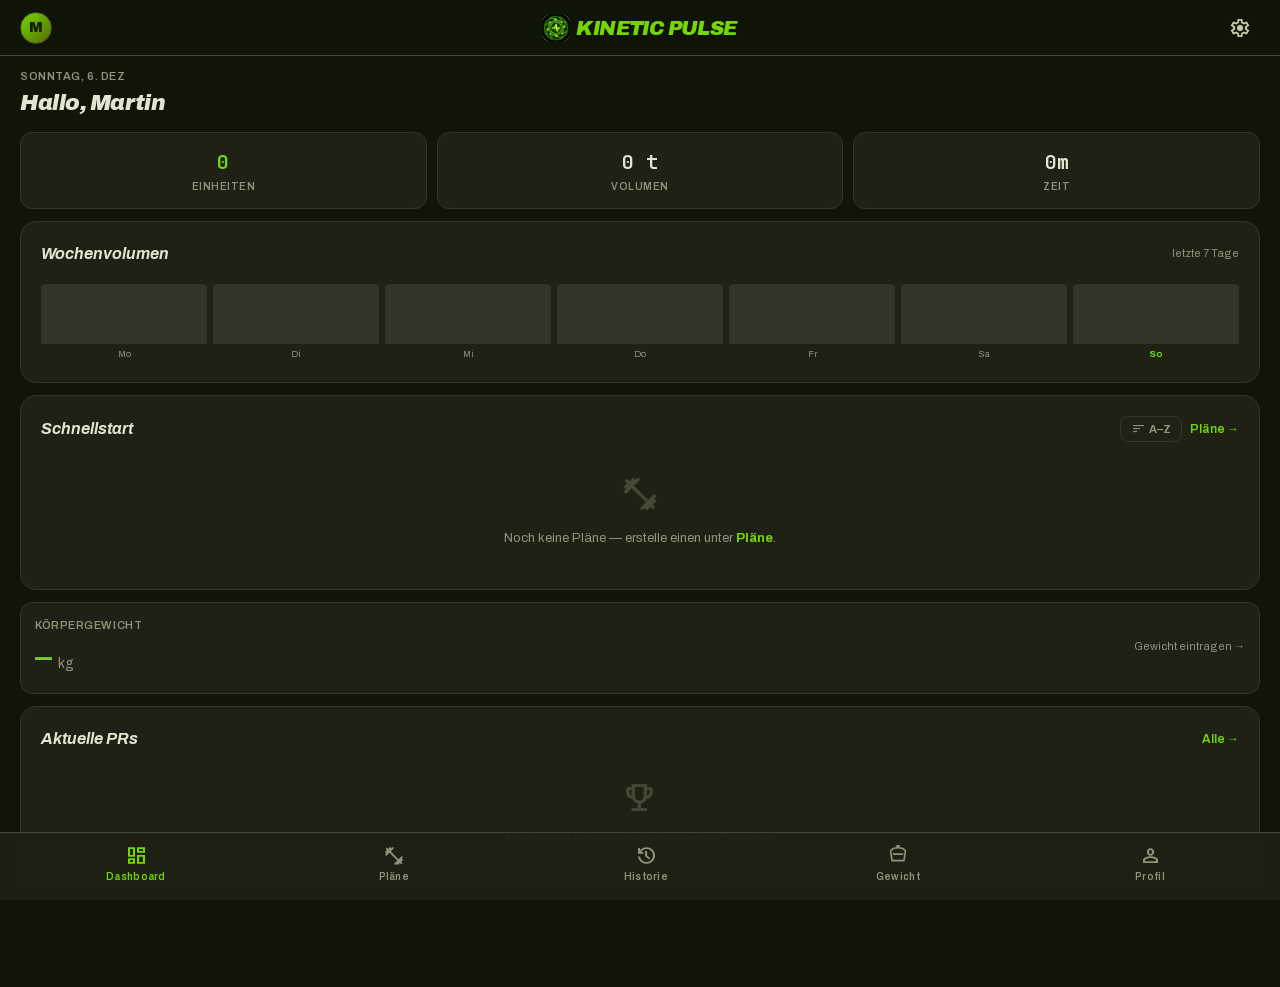
==== index.html @ edb6f035 "Absturz-Fixes + Export/Import + Offline-Härtung Behebt den seit Juli gemeldeten Reset mitten im Trai" ====
<!DOCTYPE html>
<html lang="de" class="dark">
<head>
<meta charset="utf-8"/>
<meta name="viewport" content="width=device-width, initial-scale=1.0, maximum-scale=1.0, user-scalable=no, viewport-fit=cover, interactive-widget=resizes-content"/>
<title>Kinetic Pulse</title>
<link rel="icon" type="image/png" href="icon-512.png">
<link rel="apple-touch-icon" href="icon-512.png">
<meta name="apple-mobile-web-app-capable" content="yes"/>
<meta name="apple-mobile-web-app-status-bar-style" content="black-translucent"/>
<meta name="apple-mobile-web-app-title" content="Kinetic Pulse"/>
<meta name="theme-color" content="#111508"/>
<link rel="manifest" href="manifest.json"/>
<!-- Alle Abhängigkeiten liegen lokal unter assets/ — die App läuft komplett ohne Internet. -->
<link href="assets/fonts.css" rel="stylesheet"/>
<script src="assets/html2canvas.min.js"></script>
<style>
  * { -webkit-tap-highlight-color: transparent; box-sizing: border-box; }
  [onclick] { cursor: pointer; touch-action: manipulation; }
  body {
    background: #111508;
    color: #e2e4cf;
    font-family: 'Archivo', sans-serif;
    margin: 0;
    overflow-x: hidden;
    min-height: 100dvh;
  }
  .screen { display: none; flex-direction: column; min-height: 100dvh; padding-bottom: 80px; }
  .screen.active { display: flex; }

  /* Bottom Nav */
  .bottom-nav { position: fixed; bottom: 0; left: 0; right: 0; z-index: 100; background: rgba(30,33,19,0.92); backdrop-filter: blur(20px); border-top: 1px solid #444933; display: flex; justify-content: space-around; align-items: center; padding: 8px 4px 12px; }
  .nav-item { display: flex; flex-direction: column; align-items: center; gap: 2px; color: #8e9379; cursor: pointer; min-width: 56px; padding: 4px; border-radius: 12px; transition: all .2s; }
  .nav-item:active { transform: scale(.9); }
  .nav-item.active { color: #74d604; }
  .nav-item .nav-label { font-size: 10px; font-weight: 600; letter-spacing: .03em; }
  .nav-center { background: #74d604; border-radius: 50%; width: 48px !important; height: 48px; min-width: 48px !important; display: flex; align-items: center; justify-content: center; color: #162000; margin-top: -6px; box-shadow: 0 0 20px rgba(116,214,4,.4); transition: all .2s; padding: 0; }
  .nav-center:active { transform: scale(.92); }
  .nav-center.active { box-shadow: 0 0 32px rgba(116,214,4,.6); }

  /* Header */
  .app-header { position: sticky; top: 0; z-index: 50; background: rgba(17,21,8,.9); backdrop-filter: blur(16px); border-bottom: 1px solid #444933; padding: 0 20px; padding-top: env(safe-area-inset-top, 0px); height: calc(56px + env(safe-area-inset-top, 0px)); display: grid; grid-template-columns: 1fr auto 1fr; align-items: center; }
  .brand { font-size: 20px; font-weight: 900; font-style: italic; color: #74d604; text-transform: uppercase; letter-spacing: -.03em; justify-self: center; }
  .avatar { width: 32px; height: 32px; border-radius: 50%; background: #333627; overflow: hidden; border: 1px solid #444933; }
  .avatar img { width: 100%; height: 100%; object-fit: cover; }
  .icon-btn { width: 40px; height: 40px; border-radius: 50%; display: flex; align-items: center; justify-content: center; color: #c4c9ac; cursor: pointer; transition: all .2s; }
  .icon-btn:active { transform: scale(.9); background: #1e2113; }

  /* Cards */
  .card { background: #1e2113; border: 1px solid #333627; border-radius: 16px; padding: 20px; }
  .card-sm { background: #1e2113; border: 1px solid #333627; border-radius: 12px; padding: 14px; }
  .card-dark { background: #161a0c; border: 1px solid #333627; border-radius: 16px; padding: 20px; }

  /* Volt Glow */
  .volt-glow { box-shadow: 0 0 12px rgba(116,214,4,.35); }
  .volt-text { color: #74d604; }
  .volt-bg { background: #74d604; color: #162000; }

  /* Progress Bar */
  .progress-track { background: #333627; border-radius: 99px; overflow: hidden; }
  .progress-fill { background: #74d604; border-radius: 99px; height: 100%; box-shadow: 0 0 8px rgba(116,214,4,.4); transition: width .6s ease; }

  /* Stealth Input */
  .stealth-input { background: transparent; border: none; border-bottom: 2px solid #333627; color: #74d604; font-family: 'JetBrains Mono', monospace; font-size: 32px; font-weight: 600; text-align: center; width: 100%; padding: 4px 0; }
  .stealth-input:focus { outline: none; border-bottom-color: #74d604; }

  /* Pill */
  .pill { display: inline-flex; align-items: center; background: #1e2113; border: 1px solid #333627; border-radius: 99px; padding: 4px 12px; font-size: 12px; font-weight: 600; color: #c4c9ac; cursor: pointer; transition: all .2s; }
  .pill.active { background: #74d604; color: #162000; border-color: #74d604; }
  .pill:active { transform: scale(.95); }

  /* Timer */
  .timer-ring { transform: rotate(-90deg); }
  .timer-ring circle { transition: stroke-dashoffset 1s linear; }

  /* Animations */
  @keyframes fadeIn { from { opacity: 0; transform: translateY(8px); } to { opacity: 1; transform: translateY(0); } }
  @keyframes pulse-volt { 0%,100% { box-shadow: 0 0 12px rgba(116,214,4,.3); } 50% { box-shadow: 0 0 24px rgba(116,214,4,.6); } }
  .screen.active { animation: fadeIn .25s ease; }
  .pulse { animation: pulse-volt 2s infinite; }

  /* Share Card */
  .share-card { background: linear-gradient(135deg, #162000 0%, #111508 50%, #0c0f04 100%); border: 1px solid #74d604; border-radius: 20px; padding: 24px; position: relative; overflow: hidden; }
  .share-card::before { content: ''; position: absolute; top: -40px; right: -40px; width: 120px; height: 120px; background: radial-gradient(circle, rgba(116,214,4,.15) 0%, transparent 70%); }

  /* Chart */
  .chart-bar { background: #333627; border-radius: 4px 4px 0 0; width: 100%; transition: all .3s; position: relative; }
  .chart-bar .fill { background: #74d604; border-radius: 4px 4px 0 0; width: 100%; position: absolute; bottom: 0; box-shadow: 0 0 8px rgba(116,214,4,.3); }

  /* Set Row */
  .set-row { display: grid; grid-template-columns: 32px 1fr 1fr auto; gap: 8px; align-items: center; padding: 8px 12px; border-radius: 10px; background: #161a0c; border: 1px solid #333627; margin-bottom: 6px; }
  .set-num { font-size: 12px; color: #8e9379; font-weight: 700; text-align: center; }
  .set-input { background: transparent; border: none; border-bottom: 1px solid #333627; color: #e2e4cf; font-family: 'JetBrains Mono', monospace; font-size: 18px; font-weight: 600; text-align: center; width: 100%; padding: 4px 0; }
  .set-input:focus { outline: none; border-bottom-color: #74d604; color: #74d604; }
  .set-done { width: 32px; height: 32px; border-radius: 50%; border: 2px solid #444933; display: flex; align-items: center; justify-content: center; cursor: pointer; transition: all .2s; color: transparent; font-size: 16px; }
  .set-done.done { background: #74d604; border-color: #74d604; color: #162000; box-shadow: 0 0 8px rgba(116,214,4,.4); }

  /* Numpad */
  .numpad-btn { background:#1e2113;border:1px solid #333627;border-radius:12px;height:52px;font-family:'JetBrains Mono',monospace;font-size:22px;font-weight:600;color:#e2e4cf;cursor:pointer;display:flex;align-items:center;justify-content:center;touch-action:manipulation;transition:all .15s; }
  .numpad-btn:active { background:#333627;transform:scale(.93); }

  /* Scrollbar */
  ::-webkit-scrollbar { width: 4px; }
  ::-webkit-scrollbar-track { background: transparent; }
  ::-webkit-scrollbar-thumb { background: #333627; border-radius: 2px; }

  .material-symbols-outlined { font-size: 22px; line-height: 1; }
</style>
<!-- Muss nach dem <style>-Block stehen: die Tailwind-CDN hat ihr CSS früher auch dahinter eingehängt. -->
<link href="assets/tailwind-base.css" rel="stylesheet"/>
</head>
<body>

<!-- ═══════════════════════════ SCREEN: DASHBOARD ═══════════════════════════ -->
<div id="screen-dashboard" class="screen active">
  <header class="app-header">
    <div class="avatar" onclick="navigate('profil')" style="background:linear-gradient(135deg,#74d604,#556d00);display:flex;align-items:center;justify-content:center;font-size:14px;font-weight:900;color:#162000">M</div>
    <span class="brand" style="display:flex;align-items:center;gap:7px"><img src="icon-512.png" style="width:26px;height:26px;border-radius:6px;object-fit:cover">Kinetic Pulse</span>
    <div style="display:flex;justify-content:flex-end">
      <div class="icon-btn" onclick="navigate('profil')"><span class="material-symbols-outlined">settings</span></div>
    </div>
  </header>

  <main style="padding:12px 20px 20px;display:flex;flex-direction:column;gap:12px;flex:1">
    <!-- Greeting -->
    <div>
      <p id="greeting-date" style="color:#8e9379;font-size:11px;font-weight:600;letter-spacing:.05em;text-transform:uppercase;margin:0 0 2px"></p>
      <h1 id="greeting-text" style="font-size:22px;font-weight:900;font-style:italic;margin:0;letter-spacing:-.02em"></h1>
    </div>

    <!-- Weekly Stats Row -->
    <div style="display:grid;grid-template-columns:1fr 1fr 1fr;gap:10px">
      <div class="card-sm" style="text-align:center">
        <div style="font-family:'JetBrains Mono',monospace;font-size:20px;font-weight:600;color:#74d604">0</div>
        <div style="font-size:10px;color:#8e9379;font-weight:600;text-transform:uppercase;letter-spacing:.05em;margin-top:2px">Einheiten</div>
      </div>
      <div class="card-sm" style="text-align:center">
        <div style="font-family:'JetBrains Mono',monospace;font-size:20px;font-weight:600;color:#e2e4cf">0 t</div>
        <div style="font-size:10px;color:#8e9379;font-weight:600;text-transform:uppercase;letter-spacing:.05em;margin-top:2px">Volumen</div>
      </div>
      <div class="card-sm" style="text-align:center">
        <div style="font-family:'JetBrains Mono',monospace;font-size:20px;font-weight:600;color:#e2e4cf">0m</div>
        <div style="font-size:10px;color:#8e9379;font-weight:600;text-transform:uppercase;letter-spacing:.05em;margin-top:2px">Zeit</div>
      </div>
    </div>

    <!-- Last 7 Days Volume Chart -->
    <div class="card">
      <div style="display:flex;justify-content:space-between;align-items:center;margin-bottom:16px">
        <h3 style="font-size:16px;font-weight:700;margin:0;font-style:italic">Wochenvolumen</h3>
        <span style="font-size:11px;color:#8e9379">letzte 7 Tage</span>
      </div>
      <div id="volumen-chart" style="display:flex;gap:6px;height:80px;align-items:flex-end"></div>
    </div>

    <!-- Schnellstart Trainingspläne -->
    <div class="card">
      <div style="display:flex;justify-content:space-between;align-items:center;margin-bottom:12px">
        <h3 style="font-size:16px;font-weight:700;margin:0;font-style:italic">Schnellstart</h3>
        <div style="display:flex;align-items:center;gap:8px">
          <button id="dash-sort-btn" onclick="toggleDashSort()" style="display:flex;align-items:center;gap:4px;background:#1e2113;border:1px solid #333627;border-radius:8px;padding:4px 10px;color:#8e9379;font-size:11px;font-weight:700;cursor:pointer;touch-action:manipulation;transition:all .2s">
            <span class="material-symbols-outlined" style="font-size:14px">sort</span>
            <span id="dash-sort-label">A–Z</span>
          </button>
          <span onclick="navigate('plaene')" style="font-size:12px;color:#74d604;cursor:pointer;font-weight:600;touch-action:manipulation">Pläne →</span>
        </div>
      </div>
      <div id="dashboard-plaene-list" style="display:flex;flex-direction:column;gap:8px">
        <!-- Leer-Zustand -->
        <div id="plaene-empty-state" style="text-align:center;padding:20px 0">
          <span class="material-symbols-outlined" style="font-size:40px;color:#444933">fitness_center</span>
          <p style="font-size:13px;color:#8e9379;margin:8px 0 0">Noch keine Pläne — erstelle einen unter <strong style="color:#74d604">Pläne</strong>.</p>
        </div>
      </div>
    </div>

    <!-- Weight Widget -->
    <div class="card-sm" onclick="navigate('gewicht')" style="cursor:pointer;display:flex;align-items:center;justify-content:space-between">
      <div>
        <p style="font-size:11px;color:#8e9379;font-weight:600;text-transform:uppercase;letter-spacing:.05em;margin:0 0 4px">Körpergewicht</p>
        <div style="display:flex;align-items:baseline;gap:6px">
          <span id="dash-gewicht" style="font-family:'JetBrains Mono',monospace;font-size:28px;font-weight:600;color:#74d604">—</span>
          <span style="color:#8e9379;font-size:14px">kg</span>
        </div>
      </div>
      <div style="text-align:right">
        <p style="font-size:11px;color:#8e9379;margin:0 0 4px">Gewicht eintragen →</p>
      </div>
    </div>

    <!-- Recent PRs -->
    <div class="card">
      <div style="display:flex;justify-content:space-between;align-items:center;margin-bottom:12px">
        <h3 style="font-size:16px;font-weight:700;margin:0;font-style:italic">Aktuelle PRs</h3>
        <span onclick="navigate('erfolge')" style="font-size:12px;color:#74d604;cursor:pointer;font-weight:600">Alle →</span>
      </div>
      <div id="dashboard-prs-list">
        <div style="text-align:center;padding:16px 0">
          <span class="material-symbols-outlined" style="font-size:36px;color:#444933">emoji_events</span>
          <p style="font-size:13px;color:#8e9379;margin:8px 0 0">Noch keine PRs — starte dein erstes Training!</p>
        </div>
      </div>
    </div>
  </main>
</div>


<!-- ═══════════════════════════ SCREEN: PLÄNE ═══════════════════════════ -->
<div id="screen-plaene" class="screen">
  <header class="app-header">
    <div style="width:32px"></div>
    <span class="brand" style="display:flex;align-items:center;gap:7px"><img src="icon-512.png" style="width:26px;height:26px;border-radius:6px;object-fit:cover">Kinetic Pulse</span>
    <div style="display:flex;justify-content:flex-end">
      <div class="icon-btn" onclick="showCreatePlan()"><span class="material-symbols-outlined">add</span></div>
    </div>
  </header>

  <main style="padding:20px;display:flex;flex-direction:column;gap:16px;flex:1">
    <h1 style="font-size:24px;font-weight:900;font-style:italic;margin:0;letter-spacing:-.02em">Trainingspläne</h1>

    <!-- Pausentimer Einstellung -->
    <div class="card-sm" style="display:flex;align-items:center;justify-content:space-between;gap:12px">
      <div style="display:flex;align-items:center;gap:8px">
        <span class="material-symbols-outlined" style="font-size:18px;color:#74d604">timer</span>
        <span style="font-size:13px;font-weight:700;color:#e2e4cf">Pausentimer</span>
      </div>
      <div style="display:flex;gap:6px" id="pause-timer-btns">
        <button onclick="setPauseTimer(120)" id="ptbtn-120" style="height:30px;padding:0 12px;background:#1e2113;border:1px solid #333627;border-radius:99px;color:#c4c9ac;font-family:'JetBrains Mono',monospace;font-size:12px;font-weight:600;cursor:pointer;transition:all .2s;touch-action:manipulation">120s</button>
        <button onclick="setPauseTimer(150)" id="ptbtn-150" style="height:30px;padding:0 12px;background:#1e2113;border:1px solid #333627;border-radius:99px;color:#c4c9ac;font-family:'JetBrains Mono',monospace;font-size:12px;font-weight:600;cursor:pointer;transition:all .2s;touch-action:manipulation">150s</button>
        <button onclick="setPauseTimer(180)" id="ptbtn-180" style="height:30px;padding:0 12px;background:#74d604;border:none;border-radius:99px;color:#162000;font-family:'JetBrains Mono',monospace;font-size:12px;font-weight:700;cursor:pointer;transition:all .2s;touch-action:manipulation">180s</button>
      </div>
    </div>

    <!-- Pläne Liste (wird per JS befüllt) -->
    <div id="plaene-screen-list" style="display:flex;flex-direction:column;gap:10px">
      <!-- Leer-Zustand -->
      <div id="plaene-screen-empty" style="text-align:center;padding:40px 0">
        <span class="material-symbols-outlined" style="font-size:56px;color:#444933">fitness_center</span>
        <p style="font-size:16px;font-weight:700;color:#8e9379;margin:12px 0 4px">Noch keine Pläne</p>
        <p style="font-size:13px;color:#8e9379;margin:0">Erstelle deinen ersten Trainingsplan</p>
      </div>
    </div>
    <button onclick="showCreatePlan()" style="width:100%;height:48px;background:transparent;border:1px dashed #444933;border-radius:12px;color:#8e9379;font-size:14px;font-weight:600;cursor:pointer;display:flex;align-items:center;justify-content:center;gap:8px;touch-action:manipulation">
      <span class="material-symbols-outlined" style="font-size:18px">add</span>
      Neuen Plan erstellen
    </button>
  </main>
</div>


<!-- ═══════════════════════════ SCREEN: WORKOUT-MODUS ═══════════════════════════ -->
<div id="screen-workout" class="screen">
  <header class="app-header">
    <div class="icon-btn" onclick="navigate('dashboard')"><span class="material-symbols-outlined">close</span></div>
    <div style="display:flex;align-items:center;gap:7px">
      <span id="workout-active-dot" style="width:7px;height:7px;background:#74d604;border-radius:50%;display:none;animation:pulse-volt 1.5s infinite;flex-shrink:0"></span>
      <span style="font-size:12px;font-weight:700;color:#8e9379;letter-spacing:.04em" id="workout-running-label">TRAINING</span>
      <span id="workout-time" style="font-family:'JetBrains Mono',monospace;font-size:18px;font-weight:700;color:#74d604;letter-spacing:.02em">00:00</span>
    </div>
    <div style="width:40px"></div>
  </header>
  <!-- ═ Pausentimer-Leiste (unter Header, sticky) ═ -->
  <div id="pause-timer-bar" style="position:sticky;top:calc(56px + env(safe-area-inset-top,0px));z-index:40;background:rgba(22,26,12,.98);backdrop-filter:blur(12px);border-bottom:1px solid #333627;padding:8px 20px;display:none;align-items:center;gap:10px">
    <span class="material-symbols-outlined" style="color:#74d604;font-size:18px;flex-shrink:0">hourglass_top</span>
    <span id="timer-display" style="font-family:'JetBrains Mono',monospace;font-size:22px;font-weight:700;color:#74d604;min-width:48px">3:00</span>
    <div style="display:flex;gap:6px;flex:1;justify-content:flex-end">
      <button onclick="startTimer(120)" id="tbtn-120" style="height:30px;padding:0 12px;background:#1e2113;border:1px solid #333627;border-radius:99px;color:#c4c9ac;font-family:'JetBrains Mono',monospace;font-size:12px;font-weight:600;cursor:pointer;transition:all .2s;touch-action:manipulation">120s</button>
      <button onclick="startTimer(150)" id="tbtn-150" style="height:30px;padding:0 12px;background:#1e2113;border:1px solid #333627;border-radius:99px;color:#c4c9ac;font-family:'JetBrains Mono',monospace;font-size:12px;font-weight:600;cursor:pointer;transition:all .2s;touch-action:manipulation">150s</button>
      <button onclick="startTimer(180)" id="tbtn-180" style="height:30px;padding:0 12px;background:#74d604;border:none;border-radius:99px;color:#162000;font-family:'JetBrains Mono',monospace;font-size:12px;font-weight:700;cursor:pointer;transition:all .2s;touch-action:manipulation">180s</button>
    </div>
  </div>

  <main style="padding:20px;display:flex;flex-direction:column;gap:14px;flex:1;padding-bottom:220px">

    <!-- Übung Header -->
    <div>
      <p id="wkt-counter" style="font-size:11px;color:#74d604;font-weight:700;text-transform:uppercase;letter-spacing:.1em;margin:0 0 6px">Übung 1 von 1</p>
      <div style="display:flex;align-items:flex-start;justify-content:space-between;gap:10px">
        <div style="flex:1">
          <h2 id="wkt-name" style="font-size:28px;font-weight:900;font-style:italic;margin:0 0 2px;letter-spacing:-.02em">—</h2>
          <div style="display:flex;align-items:center;gap:8px;margin-bottom:10px">
            <p id="wkt-sub" style="font-size:13px;color:#8e9379;margin:0;flex:1">Sätze · Wdh</p>
            <button onclick="toggleUebungNote()" style="background:transparent;border:1px solid #333627;border-radius:8px;padding:3px 8px;cursor:pointer;display:flex;align-items:center;gap:4px;touch-action:manipulation" id="uebung-note-btn" title="Notiz">
              <span class="material-symbols-outlined" style="font-size:14px;color:#8e9379">edit_note</span>
              <span style="font-size:11px;color:#8e9379;font-weight:600">Notiz</span>
            </button>
          </div>
          <!-- Übungs-Notiz -->
          <div id="uebung-note-box" style="display:none;margin-bottom:10px">
            <input id="uebung-note-input" type="text" placeholder="Hinweis, Technik-Tipp..." style="width:100%;background:#161a0c;border:1px solid #444933;border-radius:8px;padding:8px 10px;color:#c4c9ac;font-size:16px;outline:none;box-sizing:border-box" onfocus="this.style.borderColor='#74d604'" onblur="this.style.borderColor='#444933'">
          </div>
          <span id="wkt-pr" style="display:none;align-items:center;gap:6px;background:#162000;border:1px solid #74d604;border-radius:99px;padding:5px 12px;font-size:12px;font-weight:700;color:#74d604">
            <span class="material-symbols-outlined" style="font-size:14px">emoji_events</span>
            PR: —
          </span>
        </div>
      </div>
    </div>

    <!-- Satz-Tabelle -->
    <div>
      <!-- Header Row -->
      <div style="display:grid;grid-template-columns:40px 1fr 1fr 44px;gap:8px;padding:0 4px;margin-bottom:6px">
        <span style="font-size:11px;color:#8e9379;font-weight:700;text-transform:uppercase;letter-spacing:.05em;text-align:center">Satz</span>
        <span style="font-size:11px;color:#8e9379;font-weight:700;text-transform:uppercase;letter-spacing:.05em;text-align:center">KG</span>
        <span style="font-size:11px;color:#8e9379;font-weight:700;text-transform:uppercase;letter-spacing:.05em;text-align:center">Wdh.</span>
        <span style="font-size:11px;color:transparent">✓</span>
      </div>

      <!-- Sets -->
      <div id="sets-container" style="display:flex;flex-direction:column;gap:6px">
        <!-- Satz 1 — erledigt, gedimmt -->
        <div style="display:grid;grid-template-columns:40px 1fr 1fr 44px;gap:8px;align-items:center;background:#161a0c;border:1px solid #333627;border-radius:12px;padding:10px 12px;opacity:.55">
          <span style="font-size:15px;color:#8e9379;font-weight:700;text-align:center">1</span>
          <div style="background:#282b1d;border-radius:8px;height:40px;display:flex;align-items:center;justify-content:center;font-family:'JetBrains Mono',monospace;font-size:18px;font-weight:600;color:#8e9379">80</div>
          <div style="background:#282b1d;border-radius:8px;height:40px;display:flex;align-items:center;justify-content:center;font-family:'JetBrains Mono',monospace;font-size:18px;font-weight:600;color:#8e9379">10</div>
          <div class="set-done done" onclick="toggleSet(this)" style="width:44px;height:40px;border-radius:10px">✓</div>
        </div>
        <!-- Satz 2 — aktiv, volt-Rahmen -->
        <div style="display:grid;grid-template-columns:40px 1fr 1fr 44px;gap:8px;align-items:center;background:#161a0c;border:2px solid #74d604;border-radius:12px;padding:10px 12px;box-shadow:0 0 12px rgba(116,214,4,.15)">
          <span style="font-size:15px;color:#74d604;font-weight:700;text-align:center">2</span>
          <input type="text" placeholder="" style="background:#fff;border:none;border-radius:8px;height:40px;font-family:'JetBrains Mono',monospace;font-size:18px;font-weight:600;color:#111508;text-align:center;width:100%" />
          <input type="text" placeholder="" style="background:#fff;border:none;border-radius:8px;height:40px;font-family:'JetBrains Mono',monospace;font-size:18px;font-weight:600;color:#111508;text-align:center;width:100%" />
          <div class="set-done" onclick="toggleSet(this)" style="width:44px;height:40px;border-radius:10px">✓</div>
        </div>
        <!-- Satz 3 -->
        <div style="display:grid;grid-template-columns:40px 1fr 1fr 44px;gap:8px;align-items:center;background:#161a0c;border:1px solid #333627;border-radius:12px;padding:10px 12px">
          <span style="font-size:15px;color:#8e9379;font-weight:700;text-align:center">3</span>
          <input type="text" value="0" style="background:#1e2113;border:none;border-radius:8px;height:40px;font-family:'JetBrains Mono',monospace;font-size:18px;font-weight:600;color:#e2e4cf;text-align:center;width:100%" />
          <input type="text" value="0" style="background:#1e2113;border:none;border-radius:8px;height:40px;font-family:'JetBrains Mono',monospace;font-size:18px;font-weight:600;color:#e2e4cf;text-align:center;width:100%" />
          <div class="set-done" onclick="toggleSet(this)" style="width:44px;height:40px;border-radius:10px">✓</div>
        </div>
      </div>

      <!-- + Satz hinzufügen -->
      <button style="width:100%;height:44px;background:transparent;border:1px dashed #444933;border-radius:12px;color:#8e9379;font-size:13px;font-weight:700;letter-spacing:.05em;text-transform:uppercase;cursor:pointer;display:flex;align-items:center;justify-content:center;gap:8px;margin-top:8px">
        <span class="material-symbols-outlined" style="font-size:18px">add</span>
        Satz hinzufügen
      </button>
    </div>
  </main>

  <!-- ═ Sticky Footer ═ -->
  <div style="position:fixed;bottom:68px;left:0;right:0;z-index:90;background:rgba(17,21,8,.97);backdrop-filter:blur(16px);border-top:1px solid #333627;padding:12px 20px;display:flex;flex-direction:column;gap:8px">

    <!-- Übung Navigation -->
    <div style="display:flex;gap:8px">
      <button id="wkt-prev-btn" onclick="prevExercise()" style="display:none;height:52px;padding:0 16px;background:#1e2113;border:1px solid #444933;border-radius:12px;color:#c4c9ac;font-size:14px;font-weight:700;cursor:pointer;display:none;align-items:center;justify-content:center;gap:8px;transition:all .2s;flex-shrink:0" onmousedown="this.style.transform='scale(.97)'" onmouseup="this.style.transform='scale(1)'" ontouchstart="this.style.transform='scale(.97)'" ontouchend="this.style.transform='scale(1)'">
        <span class="material-symbols-outlined" style="font-size:20px">arrow_back</span>
        Zurück
      </button>
      <button id="wkt-next-btn" style="flex:1;height:52px;background:#1e2113;border:1px solid #74d604;border-radius:12px;color:#74d604;font-size:15px;font-weight:800;font-style:italic;letter-spacing:.02em;text-transform:uppercase;cursor:pointer;display:flex;align-items:center;justify-content:center;gap:10px;transition:all .2s" onmousedown="this.style.transform='scale(.97)'" onmouseup="this.style.transform='scale(1)'" ontouchstart="this.style.transform='scale(.97)'" ontouchend="this.style.transform='scale(1)'">
        Nächste Übung
        <span class="material-symbols-outlined" style="font-size:20px">arrow_forward</span>
      </button>
    </div>

  </div>
</div>


<!-- ═══════════════════════════ SCREEN: HISTORIE ═══════════════════════════ -->
<div id="screen-historie" class="screen">
  <header class="app-header">
    <div style="width:32px"></div>
    <span class="brand" style="display:flex;align-items:center;gap:7px"><img src="icon-512.png" style="width:26px;height:26px;border-radius:6px;object-fit:cover">Kinetic Pulse</span>
    <div style="display:flex;justify-content:flex-end">
      <div class="icon-btn"><span class="material-symbols-outlined">search</span></div>
    </div>
  </header>

  <main style="padding:20px;display:flex;flex-direction:column;gap:16px;flex:1">
    <!-- Tab Switcher -->
    <div style="display:grid;grid-template-columns:1fr 1fr;background:#1e2113;border-radius:12px;padding:4px;border:1px solid #333627">
      <button id="tab-history" onclick="switchHistoryTab('history')" style="height:36px;background:#74d604;border:none;border-radius:9px;color:#162000;font-size:13px;font-weight:700;cursor:pointer;transition:all .2s">Einheiten</button>
      <button id="tab-prs" onclick="switchHistoryTab('prs')" style="height:36px;background:transparent;border:none;color:#8e9379;font-size:13px;font-weight:700;cursor:pointer;transition:all .2s">PRs</button>
    </div>

    <!-- Einheiten Liste -->
    <div id="history-list"></div>

    <!-- PRs Liste (hidden by default) -->
    <div id="prs-list" style="display:none;flex-direction:column;gap:10px"></div>
  </main>
</div>


<!-- ═══════════════════════════ MODAL: TRAINING DETAIL ═══════════════════════════ -->
<div id="modal-training-detail" onclick="if(event.target===this)closeTrainingDetail()" style="display:none;position:fixed;inset:0;z-index:999;background:rgba(0,0,0,.7);align-items:flex-end;justify-content:center">
  <div style="background:#13150e;border-radius:20px 20px 0 0;width:100%;max-width:430px;max-height:80vh;display:flex;flex-direction:column;overflow:hidden">
    <div style="padding:16px 20px 12px;display:flex;justify-content:space-between;align-items:center;border-bottom:1px solid #1e2113;flex-shrink:0">
      <div>
        <p id="modal-detail-name" style="margin:0;font-size:17px;font-weight:800;font-style:italic;color:#f0f4e8"></p>
        <p id="modal-detail-meta" style="margin:4px 0 0;font-size:12px;color:#8e9379"></p>
      </div>
      <button onclick="closeTrainingDetail()" style="background:#1e2113;border:none;border-radius:50%;width:32px;height:32px;color:#8e9379;font-size:20px;cursor:pointer;display:flex;align-items:center;justify-content:center;line-height:1">×</button>
    </div>
    <div id="modal-detail-body" style="overflow-y:auto;padding:16px 20px;display:flex;flex-direction:column;gap:12px"></div>
  </div>
</div>

<!-- ═══════════════════════════ SCREEN: PROFIL ═══════════════════════════ -->
<div id="screen-profil" class="screen">
  <header class="app-header">
    <div style="width:32px"></div>
    <span class="brand" style="display:flex;align-items:center;gap:7px"><img src="icon-512.png" style="width:26px;height:26px;border-radius:6px;object-fit:cover">Kinetic Pulse</span>
    <div style="display:flex;justify-content:flex-end">
      <div class="icon-btn" onclick="toggleProfilEdit()"><span class="material-symbols-outlined" id="profil-edit-icon">edit</span></div>
    </div>
  </header>

  <main style="padding:20px;display:flex;flex-direction:column;gap:16px;flex:1">

    <!-- ─ ANSICHT-MODUS ─ -->
    <div id="profil-view">
      <div class="card" style="display:flex;align-items:center;gap:16px">
        <div id="avatar-display" onclick="toggleProfilEdit()" style="width:64px;height:64px;border-radius:50%;background:linear-gradient(135deg,#74d604,#556d00);display:flex;align-items:center;justify-content:center;font-size:26px;font-weight:900;color:#162000;flex-shrink:0;border:2px solid #74d604;overflow:hidden;cursor:pointer">M</div>
        <div style="flex:1">
          <h2 id="profil-name-display" style="font-size:20px;font-weight:800;font-style:italic;margin:0 0 2px">Martin R.</h2>
          <p id="profil-sub-display" style="font-size:12px;color:#8e9379;margin:0 0 8px">Trainiert seit 18 Monaten · PPL-Split</p>
          <div style="display:flex;gap:16px">
            <div><span style="font-family:'JetBrains Mono',monospace;font-size:16px;font-weight:600;color:#74d604">0</span><span style="font-size:10px;color:#8e9379;display:block">Einheiten</span></div>
            <div><span style="font-family:'JetBrains Mono',monospace;font-size:16px;font-weight:600;color:#e2e4cf">0</span><span style="font-size:10px;color:#8e9379;display:block">PRs</span></div>
          </div>
        </div>
      </div>

      <!-- Gewicht -->
      <div class="card" style="margin-top:16px">
        <div style="display:flex;justify-content:space-between;align-items:center;margin-bottom:16px">
          <h3 style="font-size:16px;font-weight:700;font-style:italic;margin:0">Gewicht und Trends</h3>
        </div>
        <div style="display:grid;grid-template-columns:1fr 1fr 1fr;gap:8px">
          <div style="background:#161a0c;border-radius:10px;padding:10px;text-align:center">
            <span id="profil-gewicht-display" style="font-family:'JetBrains Mono',monospace;font-size:18px;font-weight:600;color:#74d604">82.4</span>
            <p style="font-size:10px;color:#8e9379;margin:2px 0 0;font-weight:600;text-transform:uppercase;letter-spacing:.05em">Aktuell kg</p>
          </div>
          <div style="background:#161a0c;border-radius:10px;padding:10px;text-align:center">
            <span id="profil-ziel-display" style="font-family:'JetBrains Mono',monospace;font-size:18px;font-weight:600;color:#e2e4cf">78.0</span>
            <p style="font-size:10px;color:#8e9379;margin:2px 0 0;font-weight:600;text-transform:uppercase;letter-spacing:.05em">Ziel kg</p>
          </div>
          <div style="background:#161a0c;border-radius:10px;padding:10px;text-align:center">
            <span id="profil-diff-display" style="font-family:'JetBrains Mono',monospace;font-size:18px;font-weight:600;color:#5aaa00">–4.4</span>
            <p style="font-size:10px;color:#8e9379;margin:2px 0 0;font-weight:600;text-transform:uppercase;letter-spacing:.05em">Noch kg</p>
          </div>
        </div>
        <!-- Progress -->
        <div style="margin-top:12px">
          <div style="display:flex;justify-content:space-between;margin-bottom:6px">
            <span style="font-size:12px;color:#8e9379">Fortschritt zum Ziel</span>
            <span id="profil-progress-pct" style="font-size:12px;color:#74d604;font-weight:700">65%</span>
          </div>
          <div class="progress-track" style="height:8px">
            <div id="profil-progress-bar" class="progress-fill" style="width:65%;height:100%"></div>
          </div>
        </div>
      </div>

      <!-- Muskel-Fokus -->
      <div class="card" style="margin-top:16px">
        <h3 style="font-size:16px;font-weight:700;font-style:italic;margin:0 0 14px">Muskel-Fokus (30 Tage)</h3>
        <div style="display:flex;flex-direction:column;gap:10px">
          <div><div style="display:flex;justify-content:space-between;margin-bottom:4px"><span style="font-size:13px;font-weight:600">Brust</span><span style="font-size:13px;color:#8e9379;font-family:'JetBrains Mono',monospace">0%</span></div><div class="progress-track" style="height:6px"><div class="progress-fill" style="width:0%;height:100%"></div></div></div>
          <div><div style="display:flex;justify-content:space-between;margin-bottom:4px"><span style="font-size:13px;font-weight:600">Rücken</span><span style="font-size:13px;color:#8e9379;font-family:'JetBrains Mono',monospace">0%</span></div><div class="progress-track" style="height:6px"><div class="progress-fill" style="width:0%;height:100%"></div></div></div>
          <div><div style="display:flex;justify-content:space-between;margin-bottom:4px"><span style="font-size:13px;font-weight:600">Beine</span><span style="font-size:13px;color:#8e9379;font-family:'JetBrains Mono',monospace">0%</span></div><div class="progress-track" style="height:6px"><div class="progress-fill" style="width:0%;height:100%"></div></div></div>
          <div><div style="display:flex;justify-content:space-between;margin-bottom:4px"><span style="font-size:13px;font-weight:600">Schultern</span><span style="font-size:13px;color:#8e9379;font-family:'JetBrains Mono',monospace">0%</span></div><div class="progress-track" style="height:6px"><div class="progress-fill" style="width:0%;height:100%"></div></div></div>
          <div><div style="display:flex;justify-content:space-between;margin-bottom:4px"><span style="font-size:13px;font-weight:600">Arme</span><span style="font-size:13px;color:#8e9379;font-family:'JetBrains Mono',monospace">0%</span></div><div class="progress-track" style="height:6px"><div class="progress-fill" style="width:0%;height:100%"></div></div></div>
        </div>
      </div>


      <!-- Backup / Umzug auf eine andere Adresse -->
      <div style="margin-top:24px;padding-top:20px;border-top:1px solid #2a2d1e">
        <p style="font-size:12px;color:#444933;margin:0 0 10px;text-align:center">Daten sichern oder auf eine andere Adresse übertragen</p>
        <div style="display:flex;gap:10px">
          <button onclick="exportAllData()" style="flex:1;height:44px;background:transparent;border:1px solid #333627;border-radius:12px;color:#e2e4cf;font-size:13px;font-weight:700;cursor:pointer;display:flex;align-items:center;justify-content:center;gap:8px;touch-action:manipulation">
            <span class="material-symbols-outlined" style="font-size:18px">save</span>
            Exportieren
          </button>
          <button onclick="document.getElementById('import-input').click()" style="flex:1;height:44px;background:transparent;border:1px solid #333627;border-radius:12px;color:#e2e4cf;font-size:13px;font-weight:700;cursor:pointer;display:flex;align-items:center;justify-content:center;gap:8px;touch-action:manipulation">
            <span class="material-symbols-outlined" style="font-size:18px">download</span>
            Importieren
          </button>
          <input type="file" accept="application/json,.json" id="import-input" style="display:none" onchange="importAllData(this)">
        </div>
      </div>

      <!-- App-Reset -->
      <div style="margin-top:16px;padding-top:20px;border-top:1px solid #2a2d1e">
        <p style="font-size:12px;color:#444933;margin:0 0 10px;text-align:center">Für Weitergabe an andere Person</p>
        <button onclick="resetAppData()" style="width:100%;height:44px;background:transparent;border:1px solid #3d1515;border-radius:12px;color:#c04040;font-size:13px;font-weight:700;cursor:pointer;display:flex;align-items:center;justify-content:center;gap:8px;touch-action:manipulation">
          <span class="material-symbols-outlined" style="font-size:18px">restart_alt</span>
          App komplett zurücksetzen
        </button>
      </div>

      <!-- Diagnose: letzter unbehandelter Fehler (nur sichtbar wenn vorhanden) -->
      <div id="diag-error-box" style="display:none;margin-top:16px;padding:14px;background:#1e1313;border:1px solid #3d1515;border-radius:12px;color:#e2e4cf">
        <div style="display:flex;justify-content:space-between;align-items:center;margin-bottom:6px">
          <span style="font-size:12px;font-weight:700;color:#c04040">Letzter Fehler erkannt</span>
          <span class="material-symbols-outlined" style="font-size:16px;cursor:pointer;color:#8e9379" onclick="dismissDiagError()">close</span>
        </div>
        <div id="diag-error-text" style="font-size:11px;color:#c4c9ac;font-family:'JetBrains Mono',monospace;white-space:pre-wrap;word-break:break-word"></div>
      </div>

      <!-- Speicherbelegung: zeigt sofort, ob der Trainings-Stand noch Platz hat -->
      <p id="speicher-info" style="font-size:11px;color:#444933;text-align:center;margin:14px 0 0;font-family:'JetBrains Mono',monospace"></p>
    </div>

    <!-- ─ EDIT-MODUS ─ -->
    <div id="profil-edit" style="display:none;flex-direction:column;gap:16px">

      <!-- Profilbild -->
      <div class="card" style="display:flex;flex-direction:column;align-items:center;gap:14px">
        <div id="avatar-edit-preview" style="width:80px;height:80px;border-radius:50%;background:linear-gradient(135deg,#74d604,#556d00);display:flex;align-items:center;justify-content:center;font-size:32px;font-weight:900;color:#162000;border:2px solid #74d604;overflow:hidden">M</div>
        <label style="display:flex;align-items:center;gap:8px;background:#1e2113;border:1px solid #74d604;border-radius:10px;padding:10px 20px;cursor:pointer;color:#74d604;font-size:13px;font-weight:700;touch-action:manipulation">
          <span class="material-symbols-outlined" style="font-size:18px">photo_camera</span>
          Foto wählen
          <input type="file" accept="image/*" id="avatar-input" style="display:none" onchange="handleAvatarUpload(this)">
        </label>
      </div>

      <!-- Name & Info -->
      <div class="card" style="display:flex;flex-direction:column;gap:14px">
        <h3 style="font-size:15px;font-weight:700;margin:0;color:#8e9379;text-transform:uppercase;letter-spacing:.05em">Persönliche Daten</h3>
        <div>
          <label style="font-size:11px;color:#8e9379;font-weight:600;text-transform:uppercase;letter-spacing:.05em;display:block;margin-bottom:6px">Name</label>
          <input id="edit-name" type="text" placeholder="Dein Name" style="width:100%;background:#161a0c;border:1px solid #444933;border-radius:10px;padding:12px 14px;color:#e2e4cf;font-size:16px;font-family:'Archivo',sans-serif;outline:none;-webkit-appearance:none" onfocus="this.style.borderColor='#74d604'" onblur="this.style.borderColor='#444933'">
        </div>
        <div>
          <label style="font-size:11px;color:#8e9379;font-weight:600;text-transform:uppercase;letter-spacing:.05em;display:block;margin-bottom:6px">Trainingsplan / Notiz</label>
          <input id="edit-sub" type="text" placeholder="z.B. PPL-Split · 3 Jahre Erfahrung" style="width:100%;background:#161a0c;border:1px solid #444933;border-radius:10px;padding:12px 14px;color:#e2e4cf;font-size:16px;font-family:'Archivo',sans-serif;outline:none;-webkit-appearance:none" onfocus="this.style.borderColor='#74d604'" onblur="this.style.borderColor='#444933'">
        </div>
      </div>

      <!-- Gewichtsdaten -->
      <div class="card" style="display:flex;flex-direction:column;gap:14px">
        <h3 style="font-size:15px;font-weight:700;margin:0;color:#8e9379;text-transform:uppercase;letter-spacing:.05em">Gewicht</h3>
        <div style="display:grid;grid-template-columns:1fr 1fr;gap:12px">
          <div>
            <label style="font-size:11px;color:#8e9379;font-weight:600;text-transform:uppercase;letter-spacing:.05em;display:block;margin-bottom:6px">Aktuell (kg)</label>
            <input id="edit-gewicht" type="number" step="0.1" placeholder="82.4" style="width:100%;background:#161a0c;border:1px solid #444933;border-radius:10px;padding:12px 14px;color:#74d604;font-size:20px;font-family:'JetBrains Mono',monospace;font-weight:600;outline:none;-webkit-appearance:none;text-align:center" onfocus="this.style.borderColor='#74d604'" onblur="this.style.borderColor='#444933'">
          </div>
          <div>
            <label style="font-size:11px;color:#8e9379;font-weight:600;text-transform:uppercase;letter-spacing:.05em;display:block;margin-bottom:6px">Ziel (kg)</label>
            <input id="edit-ziel" type="number" step="0.1" placeholder="78.0" style="width:100%;background:#161a0c;border:1px solid #444933;border-radius:10px;padding:12px 14px;color:#e2e4cf;font-size:20px;font-family:'JetBrains Mono',monospace;font-weight:600;outline:none;-webkit-appearance:none;text-align:center" onfocus="this.style.borderColor='#74d604'" onblur="this.style.borderColor='#444933'">
          </div>
        </div>
      </div>

      <!-- Speichern -->
      <button onclick="saveProfilData()" class="volt-bg" style="width:100%;height:52px;border:none;border-radius:12px;font-size:15px;font-weight:800;font-style:italic;cursor:pointer;display:flex;align-items:center;justify-content:center;gap:8px;touch-action:manipulation" ontouchstart="this.style.transform='scale(.97)'" ontouchend="this.style.transform='scale(1)'">
        <span class="material-symbols-outlined" style="font-size:20px">check</span>
        Speichern
      </button>
      <button onclick="toggleProfilEdit()" style="width:100%;height:44px;background:transparent;border:1px solid #444933;border-radius:12px;color:#8e9379;font-size:14px;font-weight:600;cursor:pointer;touch-action:manipulation">
        Abbrechen
      </button>
    </div>

  </main>
</div>


<!-- ═══════════════════════════ SCREEN: ERFOLGE ═══════════════════════════ -->
<div id="screen-social" class="screen">
  <header class="app-header">
    <div class="icon-btn" onclick="navigate('dashboard')" style="cursor:pointer"><span class="material-symbols-outlined">arrow_back</span></div>
    <span class="brand" style="display:flex;align-items:center;gap:7px"><img src="icon-512.png" style="width:26px;height:26px;border-radius:6px;object-fit:cover">Kinetic Pulse</span>
    <div style="width:40px"></div>
  </header>

  <main style="padding:20px;display:flex;flex-direction:column;gap:16px;flex:1">
    <h1 style="font-size:24px;font-weight:900;font-style:italic;margin:0;letter-spacing:-.02em">Erfolge</h1>

    <!-- Card Auswahl -->
    <div style="display:grid;grid-template-columns:1fr 1fr;gap:10px">
      <button onclick="showShareCard('workout')" style="padding:14px;background:#1e2113;border:1px solid #333627;border-radius:12px;cursor:pointer;text-align:left;transition:all .2s;touch-action:manipulation" id="share-workout-btn">
        <span class="material-symbols-outlined" style="color:#74d604;font-size:24px;display:block;margin-bottom:6px">fitness_center</span>
        <p style="margin:0;font-size:13px;font-weight:700;color:#e2e4cf">Workout</p>
        <p style="margin:0;font-size:11px;color:#8e9379">Letztes Training</p>
      </button>
      <button onclick="showShareCard('pr')" style="padding:14px;background:#1e2113;border:1px solid #333627;border-radius:12px;cursor:pointer;text-align:left;transition:all .2s;touch-action:manipulation" id="share-pr-btn">
        <span class="material-symbols-outlined" style="color:#5aaa00;font-size:24px;display:block;margin-bottom:6px">emoji_events</span>
        <p style="margin:0;font-size:13px;font-weight:700;color:#e2e4cf">Persönlicher Rekord</p>
        <p style="margin:0;font-size:11px;color:#8e9379">Neuer PR</p>
      </button>
      <button onclick="showShareCard('progress')" style="padding:14px;background:#1e2113;border:1px solid #333627;border-radius:12px;cursor:pointer;text-align:left;transition:all .2s;touch-action:manipulation" id="share-progress-btn">
        <span class="material-symbols-outlined" style="color:#556d00;font-size:24px;display:block;margin-bottom:6px">trending_up</span>
        <p style="margin:0;font-size:13px;font-weight:700;color:#e2e4cf">Fortschritt</p>
        <p style="margin:0;font-size:11px;color:#8e9379">30-Tage-Verlauf</p>
      </button>
      <button onclick="showShareCard('streak')" style="padding:14px;background:#1e2113;border:1px solid #333627;border-radius:12px;cursor:pointer;text-align:left;transition:all .2s;touch-action:manipulation" id="share-streak-btn">
        <span class="material-symbols-outlined" style="color:#ffb4ab;font-size:24px;display:block;margin-bottom:6px">local_fire_department</span>
        <p style="margin:0;font-size:13px;font-weight:700;color:#e2e4cf">Streak</p>
        <p style="margin:0;font-size:11px;color:#8e9379">Trainingsserie</p>
      </button>
    </div>

    <!-- Card Preview -->
    <div id="share-card-preview" style="display:none;flex-direction:column;gap:12px">

      <!-- Workout Card -->
      <div id="card-workout" class="share-card" style="display:none">
        <div style="display:flex;justify-content:space-between;align-items:flex-start;margin-bottom:16px">
          <div>
            <p style="margin:0;font-size:10px;color:#74d604;font-weight:700;text-transform:uppercase;letter-spacing:.1em">Kinetic Pulse</p>
            <h2 id="erfolge-workout-title" style="margin:4px 0 0;font-size:22px;font-weight:900;font-style:italic;color:#e2e4cf;letter-spacing:-.02em">Push A Completed! 💪</h2>
          </div>
          <svg width="36" height="36" viewBox="0 0 100 100">
            <path d="M20 50 L40 50 L50 20 L60 80 L70 50 L90 50" fill="none" stroke="#74d604" stroke-width="8" stroke-linecap="round" stroke-linejoin="round"/>
          </svg>
        </div>
        <div style="display:grid;grid-template-columns:1fr 1fr 1fr;gap:10px;margin-bottom:16px">
          <div style="text-align:center;background:rgba(0,0,0,.4);border-radius:10px;padding:10px">
            <span id="erfolge-dauer" style="font-family:'JetBrains Mono',monospace;font-size:22px;font-weight:600;color:#74d604">—</span>
            <p style="font-size:9px;color:#c4c9ac;margin:2px 0 0;text-transform:uppercase;letter-spacing:.05em;font-weight:600">Dauer</p>
          </div>
          <div style="text-align:center;background:rgba(0,0,0,.4);border-radius:10px;padding:10px">
            <span id="erfolge-uebungen" style="font-family:'JetBrains Mono',monospace;font-size:22px;font-weight:600;color:#e2e4cf">—</span>
            <p style="font-size:9px;color:#c4c9ac;margin:2px 0 0;text-transform:uppercase;letter-spacing:.05em;font-weight:600">Übungen</p>
          </div>
          <div style="text-align:center;background:rgba(0,0,0,.4);border-radius:10px;padding:10px">
            <span id="erfolge-datum" style="font-family:'JetBrains Mono',monospace;font-size:16px;font-weight:600;color:#e2e4cf">—</span>
            <p style="font-size:9px;color:#c4c9ac;margin:2px 0 0;text-transform:uppercase;letter-spacing:.05em;font-weight:600">Datum</p>
          </div>
        </div>
      </div>

      <!-- PR Card -->
      <div id="card-pr" class="share-card" style="display:none">
        <div style="text-align:center;margin-bottom:16px">
          <span style="font-size:48px">🏆</span>
          <p style="margin:4px 0 0;font-size:10px;color:#74d604;font-weight:700;text-transform:uppercase;letter-spacing:.1em">Kinetic Pulse · Neuer PR</p>
        </div>
        <h2 id="pr-card-name" style="text-align:center;font-size:20px;font-weight:900;font-style:italic;margin:0 0 16px;letter-spacing:-.02em">—</h2>
        <div style="text-align:center;background:rgba(0,0,0,.5);border-radius:14px;padding:20px;margin-bottom:16px">
          <span id="pr-card-kg" style="font-family:'JetBrains Mono',monospace;font-size:48px;font-weight:600;color:#74d604;line-height:1">—</span>
          <span style="font-size:20px;color:#c4c9ac;font-weight:600"> kg</span>
          <p style="font-family:'JetBrains Mono',monospace;font-size:16px;color:#5aaa00;margin:8px 0 0" id="pr-card-sub">▲ Personal Best</p>
        </div>
        <p id="pr-card-meta" style="text-align:center;font-size:12px;color:#8e9379;margin:0">—</p>
      </div>

      <!-- Progress Card -->
      <div id="card-progress" class="share-card" style="display:none">
        <div style="display:flex;justify-content:space-between;align-items:center;margin-bottom:16px">
          <div>
            <p style="margin:0;font-size:10px;color:#74d604;font-weight:700;text-transform:uppercase;letter-spacing:.1em">Kinetic Pulse</p>
            <h2 style="margin:4px 0 0;font-size:20px;font-weight:900;font-style:italic;letter-spacing:-.02em">30-Tage Trend 📈</h2>
          </div>
        </div>
        <svg width="100%" height="70" viewBox="0 0 300 70" preserveAspectRatio="none">
          <path d="M0,60 Q50,50 100,42 T200,30 T300,25" fill="none" stroke="#74d604" stroke-width="2.5" stroke-linecap="round"/>
          <circle cx="300" cy="25" r="5" fill="#74d604"/>
        </svg>
      </div>

      <!-- Streak Card -->
      <div id="card-streak" class="share-card" style="display:none">
        <div style="text-align:center">
          <p style="margin:0 0 8px;font-size:10px;color:#74d604;font-weight:700;text-transform:uppercase;letter-spacing:.1em">Kinetic Pulse · Streak</p>
          <div style="font-size:72px;line-height:1;margin-bottom:8px">🔥</div>
          <div style="font-family:'JetBrains Mono',monospace;font-size:56px;font-weight:600;color:#74d604;line-height:1">14</div>
          <p style="font-size:18px;color:#c4c9ac;font-weight:700;margin:4px 0">Tage in Folge</p>
        </div>
      </div>

      <!-- Speichern Button -->
      <button onclick="saveShareCard()" style="width:100%;height:52px;background:#1e2113;border:1px solid #74d604;border-radius:12px;color:#74d604;font-size:15px;font-weight:800;font-style:italic;cursor:pointer;display:flex;align-items:center;justify-content:center;gap:8px;touch-action:manipulation" id="erfolge-save-btn" onmousedown="this.style.transform='scale(.97)'" onmouseup="this.style.transform='scale(1)'" ontouchstart="this.style.transform='scale(.97)'" ontouchend="this.style.transform='scale(1)'">
        <span class="material-symbols-outlined" style="font-size:20px">download</span>
        Als Bild speichern
      </button>
    </div>
  </main>
</div>


<!-- ═══════════════════════════ SCREEN: GEWICHT ═══════════════════════════ -->
<div id="screen-gewicht" class="screen">
  <header class="app-header">
    <div style="width:32px"></div>
    <span class="brand" style="display:flex;align-items:center;gap:7px"><img src="icon-512.png" style="width:26px;height:26px;border-radius:6px;object-fit:cover">Kinetic Pulse</span>
    <div style="width:40px"></div>
  </header>

  <main style="padding:20px;display:flex;flex-direction:column;gap:16px;flex:1">
    <div style="display:flex;align-items:center;justify-content:space-between">
      <h1 style="font-size:24px;font-weight:900;font-style:italic;margin:0;letter-spacing:-.02em">Gewicht &amp; Trends</h1>
      <button onclick="navigate('kalorienrechner')" style="display:flex;align-items:center;gap:5px;background:#1e2113;border:1px solid #444933;border-radius:10px;padding:6px 10px;color:#74d604;font-size:12px;font-weight:700;cursor:pointer;touch-action:manipulation;white-space:nowrap">
        <span class="material-symbols-outlined" style="font-size:16px">local_fire_department</span>Kalorien
      </button>
    </div>

    <!-- Heutiges Gewicht Eingabe -->
    <div class="card" style="display:flex;flex-direction:column;align-items:center;gap:12px">
      <p style="font-size:11px;color:#8e9379;font-weight:700;text-transform:uppercase;letter-spacing:.08em;margin:0">Heutiges Gewicht</p>
      <div style="display:flex;align-items:baseline;gap:6px">
        <span id="gewicht-display" style="font-family:'JetBrains Mono',monospace;font-size:44px;font-weight:600;color:#74d604;line-height:1">82.4</span>
        <span style="font-size:16px;color:#8e9379;font-weight:600">kg</span>
      </div>
      <!-- Numpad -->
      <div style="display:grid;grid-template-columns:repeat(3,1fr);gap:8px;width:100%;max-width:280px">
        <button onclick="numpad('1')" class="numpad-btn">1</button>
        <button onclick="numpad('2')" class="numpad-btn">2</button>
        <button onclick="numpad('3')" class="numpad-btn">3</button>
        <button onclick="numpad('4')" class="numpad-btn">4</button>
        <button onclick="numpad('5')" class="numpad-btn">5</button>
        <button onclick="numpad('6')" class="numpad-btn">6</button>
        <button onclick="numpad('7')" class="numpad-btn">7</button>
        <button onclick="numpad('8')" class="numpad-btn">8</button>
        <button onclick="numpad('9')" class="numpad-btn">9</button>
        <button onclick="numpad('.')" class="numpad-btn" style="color:#8e9379">.</button>
        <button onclick="numpad('0')" class="numpad-btn">0</button>
        <button onclick="numpad('del')" class="numpad-btn" style="color:#8e9379">
          <span class="material-symbols-outlined" style="font-size:20px">backspace</span>
        </button>
      </div>
      <button onclick="saveGewicht()" class="volt-bg" style="width:100%;height:52px;border:none;border-radius:12px;font-size:15px;font-weight:800;font-style:italic;cursor:pointer;touch-action:manipulation" ontouchstart="this.style.transform='scale(.97)'" ontouchend="this.style.transform='scale(1)'">
        Speichern
      </button>
    </div>

    <!-- Stats -->
    <div style="display:grid;grid-template-columns:1fr 1fr 1fr;gap:8px">
      <div class="card-sm" style="text-align:center;padding:10px 6px">
        <p style="font-size:10px;color:#8e9379;font-weight:600;text-transform:uppercase;letter-spacing:.04em;margin:0 0 3px">Aktuell</p>
        <span id="gewicht-aktuell-stat" style="font-family:'JetBrains Mono',monospace;font-size:17px;font-weight:600;color:#74d604">—</span>
      </div>
      <div class="card-sm" style="text-align:center;padding:10px 6px">
        <p style="font-size:10px;color:#8e9379;font-weight:600;text-transform:uppercase;letter-spacing:.04em;margin:0 0 3px">Gleit. Ø</p>
        <span id="gewicht-avg" style="font-family:'JetBrains Mono',monospace;font-size:17px;font-weight:600;color:#e2e4cf">—</span>
      </div>
      <div class="card-sm" style="text-align:center;padding:10px 6px">
        <p style="font-size:10px;color:#8e9379;font-weight:600;text-transform:uppercase;letter-spacing:.04em;margin:0 0 3px">Wöchentl.</p>
        <span id="gewicht-weekly" style="font-family:'JetBrains Mono',monospace;font-size:17px;font-weight:600;color:#5aaa00">—</span>
      </div>
    </div>

    <!-- 30-Tage-Trend Chart -->
    <div class="card" id="gewicht-chart-card">
      <div style="display:flex;justify-content:space-between;align-items:center;margin-bottom:12px">
        <h3 style="font-size:16px;font-weight:700;font-style:italic;margin:0">30-Tage-Trend</h3>
        <span id="gewicht-chart-range" style="font-size:11px;color:#8e9379">–</span>
      </div>
      <div style="height:80px;position:relative;margin-bottom:8px">
        <svg id="gewicht-chart-svg" width="100%" height="80" viewBox="0 0 300 80" preserveAspectRatio="none">
          <defs>
            <linearGradient id="gGrad" x1="0" y1="0" x2="0" y2="1">
              <stop offset="0%" stop-color="#74d604" stop-opacity="0.25"/>
              <stop offset="100%" stop-color="#74d604" stop-opacity="0"/>
            </linearGradient>
          </defs>
          <text x="150" y="45" text-anchor="middle" fill="#444933" font-size="11" font-family="Archivo,sans-serif">Noch keine Daten</text>
        </svg>
        <div id="gewicht-chart-labels" style="position:absolute;bottom:0;left:0;right:0;display:flex;justify-content:space-between;font-size:10px;color:#8e9379">
          <span></span><span></span>
        </div>
      </div>
    </div>

    <!-- Ziel & Meilensteine -->
    <div class="card">
      <div style="display:flex;justify-content:space-between;align-items:center;margin-bottom:12px">
        <h3 style="font-size:16px;font-weight:700;font-style:italic;margin:0">Gewichtsziel</h3>
        <button onclick="toggleStartgewichtEdit()" style="background:transparent;border:1px solid #444933;border-radius:8px;color:#8e9379;font-size:11px;font-weight:600;padding:4px 10px;cursor:pointer;display:flex;align-items:center;gap:4px">
          <span class="material-symbols-outlined" style="font-size:14px">edit</span> Startgewicht
        </button>
      </div>
      <!-- Startgewicht bearbeiten -->
      <div id="startgewicht-edit" style="display:none;background:#161a0c;border:1px solid #444933;border-radius:10px;padding:12px;margin-bottom:12px">
        <label style="font-size:11px;color:#8e9379;font-weight:600;text-transform:uppercase;letter-spacing:.05em;display:block;margin-bottom:6px">Startgewicht (kg)</label>
        <div style="display:flex;gap:8px">
          <input id="startgewicht-input" type="number" step="0.1" placeholder="90.0" style="flex:1;background:#1e2113;border:1px solid #444933;border-radius:8px;padding:8px 12px;color:#74d604;font-size:18px;font-family:'JetBrains Mono',monospace;font-weight:600;outline:none;text-align:center" onfocus="this.select();this.style.borderColor='#74d604'" onblur="this.style.borderColor='#444933'">
          <button onclick="saveStartgewicht()" style="background:#74d604;border:none;border-radius:8px;padding:6px 12px;color:#162000;font-weight:800;font-size:13px;cursor:pointer;white-space:nowrap">OK</button>
        </div>
      </div>
      <div style="display:flex;justify-content:space-between;font-size:12px;color:#8e9379;margin-bottom:6px">
        <span>Start: <span id="gw-start" style="color:#e2e4cf">90 kg</span></span>
        <span style="color:#74d604;font-weight:700" id="gw-aktuell">Aktuell: 82.4 kg</span>
        <span>Ziel: <span id="gw-ziel-label" style="color:#e2e4cf">78 kg</span></span>
      </div>
      <div class="progress-track" style="height:8px;margin-bottom:14px">
        <div id="gw-progress-bar" class="progress-fill" style="width:65%;height:100%"></div>
      </div>
      <div id="meilensteine-container" style="display:flex;flex-direction:column;gap:6px"></div>
    </div>

    <!-- Messprotokoll aufklappbar -->
    <div class="card" style="padding:0;overflow:hidden">
      <button onclick="toggleMessprotokoll()" id="protokoll-toggle" style="width:100%;padding:14px 16px;background:transparent;border:none;color:#e2e4cf;cursor:pointer;display:flex;justify-content:space-between;align-items:center;touch-action:manipulation">
        <span style="font-size:14px;font-weight:700;font-style:italic">Messprotokoll</span>
        <span style="display:flex;align-items:center;gap:6px;font-size:11px;color:#8e9379">
          <span id="protokoll-count">—</span>
          <span class="material-symbols-outlined" id="protokoll-chevron" style="font-size:18px;transition:transform .2s">expand_more</span>
        </span>
      </button>
      <div id="protokoll-list" style="display:none;border-top:1px solid #333627;max-height:300px;overflow-y:auto"></div>
    </div>
  </main>
</div>


<!-- ═══════════════════════════ SCREEN: KALORIENRECHNER ═══════════════════════════ -->
<div id="screen-kalorienrechner" class="screen">
  <header class="app-header">
    <div class="icon-btn" onclick="navigate('gewicht')">
      <span class="material-symbols-outlined">arrow_back</span>
    </div>
    <span class="brand" style="display:flex;align-items:center;gap:7px"><img src="icon-512.png" style="width:26px;height:26px;border-radius:6px;object-fit:cover">Kinetic Pulse</span>
    <div style="width:40px"></div>
  </header>

  <main style="padding:20px;display:flex;flex-direction:column;gap:16px;flex:1">
    <div style="display:flex;align-items:center;gap:10px">
      <span class="material-symbols-outlined" style="font-size:28px;color:#74d604">local_fire_department</span>
      <h1 style="font-size:24px;font-weight:900;font-style:italic;margin:0;letter-spacing:-.02em">Kalorienrechner</h1>
    </div>

    <!-- Eingaben -->
    <div class="card" style="display:flex;flex-direction:column;gap:14px">
      <p style="font-size:11px;color:#8e9379;font-weight:700;text-transform:uppercase;letter-spacing:.08em;margin:0">Deine Angaben</p>

      <!-- Geschlecht -->
      <div>
        <label style="font-size:11px;color:#8e9379;font-weight:600;text-transform:uppercase;letter-spacing:.05em;display:block;margin-bottom:6px">Geschlecht</label>
        <div style="display:flex;gap:8px">
          <button id="kal-btn-m" onclick="kalSelectGender('m')" class="pill active" style="flex:1;justify-content:center;height:40px">Männlich</button>
          <button id="kal-btn-w" onclick="kalSelectGender('w')" class="pill" style="flex:1;justify-content:center;height:40px">Weiblich</button>
        </div>
      </div>

      <!-- Alter -->
      <div>
        <label style="font-size:11px;color:#8e9379;font-weight:600;text-transform:uppercase;letter-spacing:.05em;display:block;margin-bottom:6px">Alter (Jahre)</label>
        <input id="kal-alter" type="number" min="10" max="99" placeholder="30" inputmode="numeric"
          style="width:100%;background:#161a0c;border:1px solid #444933;border-radius:10px;padding:10px 14px;color:#74d604;font-size:20px;font-family:'JetBrains Mono',monospace;font-weight:600;outline:none;box-sizing:border-box;text-align:center"
          onfocus="this.style.borderColor='#74d604'" onblur="this.style.borderColor='#444933'" oninput="kalCalc()">
      </div>

      <!-- Größe -->
      <div>
        <label style="font-size:11px;color:#8e9379;font-weight:600;text-transform:uppercase;letter-spacing:.05em;display:block;margin-bottom:6px">Größe (cm)</label>
        <input id="kal-groesse" type="number" min="100" max="250" placeholder="175" inputmode="numeric"
          style="width:100%;background:#161a0c;border:1px solid #444933;border-radius:10px;padding:10px 14px;color:#74d604;font-size:20px;font-family:'JetBrains Mono',monospace;font-weight:600;outline:none;box-sizing:border-box;text-align:center"
          onfocus="this.style.borderColor='#74d604'" onblur="this.style.borderColor='#444933'" oninput="kalCalc()">
      </div>

      <!-- Gewicht -->
      <div>
        <label style="font-size:11px;color:#8e9379;font-weight:600;text-transform:uppercase;letter-spacing:.05em;display:block;margin-bottom:6px">Körpergewicht (kg)</label>
        <input id="kal-gewicht" type="number" min="30" max="300" step="0.1" placeholder="80.0" inputmode="decimal"
          style="width:100%;background:#161a0c;border:1px solid #444933;border-radius:10px;padding:10px 14px;color:#74d604;font-size:20px;font-family:'JetBrains Mono',monospace;font-weight:600;outline:none;box-sizing:border-box;text-align:center"
          onfocus="this.style.borderColor='#74d604'" onblur="this.style.borderColor='#444933'" oninput="kalCalc()">
      </div>

      <!-- Aktivität -->
      <div>
        <label style="font-size:11px;color:#8e9379;font-weight:600;text-transform:uppercase;letter-spacing:.05em;display:block;margin-bottom:6px">Aktivitätslevel</label>
        <select id="kal-aktivitaet" onchange="kalCalc()"
          style="width:100%;background:#161a0c;border:1px solid #444933;border-radius:10px;padding:10px 14px;color:#e2e4cf;font-size:14px;font-family:'Archivo',sans-serif;font-weight:600;outline:none;box-sizing:border-box;-webkit-appearance:none;appearance:none;cursor:pointer"
          onfocus="this.style.borderColor='#74d604'" onblur="this.style.borderColor='#444933'">
          <option value="1.2">Kaum Bewegung (Bürojob, kein Sport)</option>
          <option value="1.375" selected>Leicht aktiv (1–3× Sport/Woche)</option>
          <option value="1.55">Mäßig aktiv (3–5× Sport/Woche)</option>
          <option value="1.725">Sehr aktiv (6–7× Sport/Woche)</option>
          <option value="1.9">Extrem aktiv (2× tägl. Training / körperl. Arbeit)</option>
        </select>
      </div>
    </div>

    <!-- Ergebnis -->
    <div id="kal-ergebnis" style="display:none" class="card" style="border:1px solid #74d604">

      <!-- Grundumsatz -->
      <div style="display:flex;justify-content:space-between;align-items:center;margin-bottom:16px">
        <div>
          <p style="font-size:10px;color:#8e9379;font-weight:700;text-transform:uppercase;letter-spacing:.06em;margin:0 0 2px">Grundumsatz (BMR)</p>
          <p style="font-size:11px;color:#8e9379;margin:0">Mifflin-St-Jeor</p>
        </div>
        <span id="kal-bmr" style="font-family:'JetBrains Mono',monospace;font-size:28px;font-weight:600;color:#e2e4cf">—</span>
      </div>
      <div style="height:1px;background:#333627;margin-bottom:16px"></div>

      <!-- Gesamtumsatz -->
      <div style="text-align:center;margin-bottom:16px">
        <p style="font-size:11px;color:#8e9379;font-weight:700;text-transform:uppercase;letter-spacing:.08em;margin:0 0 6px">Gesamtumsatz (TDEE)</p>
        <span id="kal-tdee" style="font-family:'JetBrains Mono',monospace;font-size:48px;font-weight:600;color:#74d604;line-height:1">—</span>
        <span style="font-size:16px;color:#8e9379;font-weight:600"> kcal/Tag</span>
      </div>

      <!-- Ziele -->
      <div style="height:1px;background:#333627;margin-bottom:16px"></div>
      <p style="font-size:11px;color:#8e9379;font-weight:700;text-transform:uppercase;letter-spacing:.06em;margin:0 0 10px">Kalorienempfehlung nach Ziel</p>
      <div style="display:flex;flex-direction:column;gap:8px">
        <div style="display:flex;justify-content:space-between;align-items:center;background:#161a0c;border-radius:10px;padding:10px 14px">
          <div style="display:flex;align-items:center;gap:8px">
            <span class="material-symbols-outlined" style="font-size:18px;color:#5aaa00">trending_down</span>
            <span style="font-size:13px;font-weight:700;color:#e2e4cf">Abnehmen</span>
            <span style="font-size:11px;color:#8e9379">–500 kcal</span>
          </div>
          <span id="kal-abnehmen" style="font-family:'JetBrains Mono',monospace;font-size:16px;font-weight:600;color:#5aaa00">—</span>
        </div>
        <div style="display:flex;justify-content:space-between;align-items:center;background:#1e2113;border:1px solid #74d604;border-radius:10px;padding:10px 14px">
          <div style="display:flex;align-items:center;gap:8px">
            <span class="material-symbols-outlined" style="font-size:18px;color:#74d604">radio_button_checked</span>
            <span style="font-size:13px;font-weight:700;color:#74d604">Halten</span>
          </div>
          <span id="kal-halten" style="font-family:'JetBrains Mono',monospace;font-size:16px;font-weight:600;color:#74d604">—</span>
        </div>
        <div style="display:flex;justify-content:space-between;align-items:center;background:#161a0c;border-radius:10px;padding:10px 14px">
          <div style="display:flex;align-items:center;gap:8px">
            <span class="material-symbols-outlined" style="font-size:18px;color:#e2e4cf">trending_up</span>
            <span style="font-size:13px;font-weight:700;color:#e2e4cf">Zunehmen</span>
            <span style="font-size:11px;color:#8e9379">+500 kcal</span>
          </div>
          <span id="kal-zunehmen" style="font-family:'JetBrains Mono',monospace;font-size:16px;font-weight:600;color:#e2e4cf">—</span>
        </div>
      </div>
    </div>

    <!-- Hinweis -->
    <div style="background:#161a0c;border:1px solid #333627;border-radius:12px;padding:12px 14px;display:flex;gap:10px;align-items:flex-start">
      <span class="material-symbols-outlined" style="font-size:16px;color:#8e9379;margin-top:1px;flex-shrink:0">info</span>
      <p style="font-size:12px;color:#8e9379;margin:0;line-height:1.5">Berechnung nach der Mifflin-St-Jeor-Formel. Werte sind Richtwerte — individuelle Faktoren können abweichen.</p>
    </div>
  </main>
</div>


<!-- ═══════════════════════════ MODAL: PLAN ERSTELLEN ═══════════════════════════ -->
<div id="modal-create-plan" style="display:none;position:fixed;left:0;right:0;bottom:0;top:0;z-index:200;background:rgba(0,0,0,.7);backdrop-filter:blur(8px);align-items:flex-end;justify-content:center;overflow:hidden">
  <div style="background:#1e2113;border:1px solid #444933;border-radius:20px 20px 0 0;padding:24px 20px 40px;width:100%;max-width:480px;max-height:75dvh;overflow-y:auto;-webkit-overflow-scrolling:touch">
    <div style="display:flex;justify-content:space-between;align-items:center;margin-bottom:20px">
      <h2 style="font-size:20px;font-weight:900;font-style:italic;margin:0">Neuen Plan erstellen</h2>
      <div class="icon-btn" onclick="hideCreatePlan()"><span class="material-symbols-outlined">close</span></div>
    </div>
    <div style="display:flex;flex-direction:column;gap:14px">
      <div>
        <label style="font-size:11px;color:#8e9379;font-weight:600;text-transform:uppercase;letter-spacing:.05em;display:block;margin-bottom:6px">Planname</label>
        <input id="new-plan-name" type="text" placeholder="z.B. Push Pull Legs" style="width:100%;background:#161a0c;border:1px solid #444933;border-radius:10px;padding:12px 14px;color:#e2e4cf;font-size:16px;font-family:'Archivo',sans-serif;outline:none;-webkit-appearance:none;box-sizing:border-box" onfocus="this.style.borderColor='#74d604'" onblur="this.style.borderColor='#444933'">
      </div>
      <!-- Tage/Woche + Dauer entfernt -->
      <div>
        <label style="font-size:11px;color:#8e9379;font-weight:600;text-transform:uppercase;letter-spacing:.05em;display:block;margin-bottom:6px">Fokus (optional)</label>
        <input id="new-plan-fokus" type="text" placeholder="z.B. Brust, Rücken, Beine" style="width:100%;background:#161a0c;border:1px solid #444933;border-radius:10px;padding:12px 14px;color:#e2e4cf;font-size:16px;font-family:'Archivo',sans-serif;outline:none;-webkit-appearance:none;box-sizing:border-box" onfocus="this.style.borderColor='#74d604'" onblur="this.style.borderColor='#444933'">
      </div>

      <!-- Übungen -->
      <div>
        <div style="display:flex;justify-content:space-between;align-items:center;margin-bottom:8px">
          <label style="font-size:11px;color:#8e9379;font-weight:600;text-transform:uppercase;letter-spacing:.05em">Übungen</label>
          <button type="button" onclick="addUebungRow()" style="background:transparent;border:1px solid #74d604;border-radius:8px;color:#74d604;font-size:12px;font-weight:700;padding:4px 10px;cursor:pointer;display:flex;align-items:center;gap:4px;touch-action:manipulation">
            <span class="material-symbols-outlined" style="font-size:14px">add</span> Übung
          </button>
        </div>
        <!-- Spalten-Header -->
        <div style="display:grid;grid-template-columns:1fr 56px 56px 36px;gap:6px;padding:0 2px;margin-bottom:4px">
          <span style="font-size:10px;color:#8e9379;font-weight:700;text-transform:uppercase;letter-spacing:.05em">Übung</span>
          <span style="font-size:10px;color:#8e9379;font-weight:700;text-transform:uppercase;letter-spacing:.05em;text-align:center">Sätze</span>
          <span style="font-size:10px;color:#8e9379;font-weight:700;text-transform:uppercase;letter-spacing:.05em;text-align:center">Wdh</span>
          <span></span>
        </div>
        <div id="uebungen-liste" style="display:flex;flex-direction:column;gap:8px"></div>
        <p id="uebungen-leer" style="font-size:12px;color:#8e9379;text-align:center;padding:12px 0;margin:0">Noch keine Übungen — tippe auf „+ Übung"</p>
      </div>
      <!-- Datalist für Autocomplete -->
      <datalist id="uebungen-vorschlaege">
        <option value="Bankdrücken"></option>
        <option value="Schrägbankdrücken"></option>
        <option value="Kurzhantel-Flyes"></option>
        <option value="Dips"></option>
        <option value="Schulterdrücken"></option>
        <option value="Seitheben"></option>
        <option value="Vorgebeugtes Seitheben"></option>
        <option value="Trizeps-Pushdown"></option>
        <option value="Skull Crushers"></option>
        <option value="Klimmzüge"></option>
        <option value="Latzug"></option>
        <option value="Rudern (Langhantel)"></option>
        <option value="Rudern (Kabelzug)"></option>
        <option value="Bizeps-Curls"></option>
        <option value="Hammer Curls"></option>
        <option value="Kniebeugen"></option>
        <option value="Beinpresse"></option>
        <option value="Rumänisches Kreuzheben"></option>
        <option value="Kreuzheben"></option>
        <option value="Beinbeuger"></option>
        <option value="Beinstrecker"></option>
        <option value="Wadenheben"></option>
        <option value="Hip Thrust"></option>
        <option value="Plank"></option>
        <option value="Crunches"></option>
        <option value="Beinheben"></option>
        <option value="Kabelzug-Crunch"></option>
      </datalist>

      <button onclick="savePlan()" class="volt-bg" style="width:100%;height:52px;border:none;border-radius:12px;font-size:15px;font-weight:800;font-style:italic;cursor:pointer;touch-action:manipulation;margin-top:4px" ontouchstart="this.style.transform='scale(.97)'" ontouchend="this.style.transform='scale(1)'">
        <span style="display:flex;align-items:center;justify-content:center;gap:8px">
          <span class="material-symbols-outlined" style="font-size:20px">check</span>
          Plan speichern
        </span>
      </button>
    </div>
  </div>
</div>

<!-- ═══ MODAL: TRAINING BEENDEN ═══ -->
<div id="modal-finish-workout" style="display:none;position:fixed;inset:0;z-index:999;background:rgba(0,0,0,.75);align-items:center;justify-content:center;padding:24px">
  <div style="background:#1e2113;border:1px solid #444933;border-radius:20px;width:100%;max-width:360px;padding:28px 24px;display:flex;flex-direction:column;gap:16px">
    <div style="text-align:center">
      <span class="material-symbols-outlined" style="font-size:40px;color:#74d604">fitness_center</span>
      <h3 style="font-size:18px;font-weight:900;font-style:italic;margin:10px 0 6px;letter-spacing:-.02em">Training beenden</h3>
      <p style="font-size:13px;color:#8e9379;margin:0">Möchtest du dieses Training speichern?</p>
    </div>
    <div id="modal-finish-stats" style="background:#161a0c;border-radius:12px;padding:14px;display:grid;grid-template-columns:1fr 1fr;gap:10px;text-align:center">
      <div>
        <span id="modal-finish-dauer" style="font-family:'JetBrains Mono',monospace;font-size:22px;font-weight:700;color:#74d604">00:00</span>
        <p style="font-size:10px;color:#8e9379;margin:2px 0 0;font-weight:600;text-transform:uppercase;letter-spacing:.05em">Dauer</p>
      </div>
      <div>
        <span id="modal-finish-uebungen" style="font-family:'JetBrains Mono',monospace;font-size:22px;font-weight:700;color:#e2e4cf">—</span>
        <p style="font-size:10px;color:#8e9379;margin:2px 0 0;font-weight:600;text-transform:uppercase;letter-spacing:.05em">Übungen</p>
      </div>
    </div>
    <button onclick="confirmFinishWorkout(true)" style="width:100%;height:52px;background:#74d604;border:none;border-radius:12px;color:#162000;font-size:15px;font-weight:800;font-style:italic;cursor:pointer;display:flex;align-items:center;justify-content:center;gap:8px;touch-action:manipulation" ontouchstart="this.style.transform='scale(.97)'" ontouchend="this.style.transform='scale(1)'">
      <span class="material-symbols-outlined" style="font-size:20px">save</span>
      Ja, speichern
    </button>
    <button onclick="confirmFinishWorkout(false)" style="width:100%;height:44px;background:transparent;border:1px solid #444933;border-radius:12px;color:#8e9379;font-size:14px;font-weight:600;cursor:pointer;touch-action:manipulation">
      Verwerfen (nicht speichern)
    </button>
    <button onclick="document.getElementById('modal-finish-workout').style.display='none'" style="width:100%;height:40px;background:transparent;border:none;color:#444933;font-size:13px;cursor:pointer;touch-action:manipulation">
      Abbrechen
    </button>
  </div>
</div>

<!-- ═══ AKTIVES TRAINING BANNER ═══ -->
<div id="workout-return-banner" onclick="navigate('workout')" style="display:none;position:fixed;bottom:80px;left:16px;right:16px;z-index:110;background:rgba(26,51,0,.95);border:1px solid rgba(116,214,4,.4);border-radius:10px;padding:7px 12px;align-items:center;justify-content:space-between;cursor:pointer;box-shadow:0 2px 12px rgba(116,214,4,.12)">
  <div style="display:flex;align-items:center;gap:8px">
    <span style="width:6px;height:6px;background:#74d604;border-radius:50%;display:inline-block;animation:pulse-volt 1.5s infinite;flex-shrink:0"></span>
    <span style="font-size:12px;font-weight:700;color:#5aaa00">Training läuft</span>
    <span style="font-size:11px;color:#8e9379;font-family:'JetBrains Mono',monospace" id="banner-time">00:00</span>
  </div>
  <span class="material-symbols-outlined" style="color:#5aaa00;font-size:16px">arrow_forward</span>
</div>

<!-- ═══════════════════════════ BOTTOM NAVIGATION ═══════════════════════════ -->
<nav class="bottom-nav" id="bottom-nav">
  <div class="nav-item active" id="nav-dashboard" onclick="navigate('dashboard')">
    <span class="material-symbols-outlined">dashboard</span>
    <span class="nav-label">Dashboard</span>
  </div>
  <div class="nav-item" id="nav-plaene" onclick="navigate('plaene')">
    <span class="material-symbols-outlined">fitness_center</span>
    <span class="nav-label">Pläne</span>
  </div>
  <div class="nav-item" id="nav-historie" onclick="navigate('historie')">
    <span class="material-symbols-outlined">history</span>
    <span class="nav-label">Historie</span>
  </div>
  <div class="nav-item" id="nav-gewicht" onclick="navigate('gewicht')">
    <svg width="22" height="22" viewBox="0 0 24 24" fill="none" stroke="currentColor" stroke-width="1.8" stroke-linecap="round" stroke-linejoin="round">
      <path d="M12 3a2 2 0 1 0 0-4 2 2 0 0 0 0 4z" fill="currentColor" stroke="none"/>
      <path d="M12 3c-4.4 0-8 1.8-8 4l1.5 10h13L20 7c0-2.2-3.6-4-8-4z"/>
      <line x1="7" y1="10" x2="17" y2="10"/>
    </svg>
    <span class="nav-label">Gewicht</span>
  </div>
  <div class="nav-item" id="nav-profil" onclick="navigate('profil')">
    <span class="material-symbols-outlined">person</span>
    <span class="nav-label">Profil</span>
  </div>
</nav>


<!-- ═══════════════════════════ JAVASCRIPT ═══════════════════════════ -->
<script>
// ─── Navigation ───────────────────────────────────────────────────
// Steht unten im Profil. Zeigt auf einen Blick, ob ein Deploy am Handy angekommen ist.
var APP_VERSION = 'v2026-08-12';

let currentScreen = 'dashboard';
var navHistory = ['dashboard'];

var screens = ['dashboard','plaene','workout','historie','profil','social','gewicht','kalorienrechner'];
var navItems = ['dashboard','plaene','historie','gewicht','profil'];

function navigate(target) {
  // Start workout timer wenn Workout-Screen geöffnet wird
  if (target === 'workout' && currentScreen !== 'workout') {
    setTimeout(function() { startWorkoutTimer(); }, 100);
  }
  // Gewicht-Screen initialisieren
  if (target === 'gewicht') {
    setTimeout(function() { initGewichtScreen(); }, 50);
  }
  // Kalorienrechner: aktuelles Gewicht vorausfüllen
  if (target === 'kalorienrechner') {
    setTimeout(function() { kalPrefillGewicht(); }, 50);
  }
  // Historie dynamisch rendern
  if (target === 'historie') {
    setTimeout(function() { renderHistoryList(); }, 50);
  }

  // Hide all screens
  for (var si = 0; si < screens.length; si++) {
    var el = document.getElementById('screen-' + screens[si]);
    if (el) el.classList.remove('active');
  }

  // Show target
  var target_el = document.getElementById('screen-' + target);
  if (target_el) {
    target_el.classList.add('active');
    target_el.scrollTop = 0;
  }

  // Update nav active state
  for (var ni = 0; ni < navItems.length; ni++) {
    var nid = navItems[ni];
    var nbtn = document.getElementById('nav-' + nid);
    if (!nbtn) continue;
    nbtn.classList.remove('active');
    nbtn.style.background = '';
    nbtn.style.color = '';
    nbtn.style.boxShadow = '';
  }

  var activeBtn = document.getElementById('nav-' + target);
  if (activeBtn) {
    activeBtn.classList.add('active');
  }

  navHistory.push(target);
  currentScreen = target;
}

// Back button
function goBack() {
  if (navHistory.length > 1) {
    navHistory.pop();
    var prev = navHistory[navHistory.length - 1] || 'dashboard';
    navigate(prev);
  }
}

// ─── Workout Timer ─────────────────────────────────────────────────
let workoutSeconds = 0;
let workoutStartTime = null;   // Timestamp beim Start
let workoutSecondsOffset = 0;  // Bereits gelaufene Sekunden (vor Visibility-Pause)
let workoutInterval = null;
let pauseSeconds = 0;
let pauseStartTime = null;     // Timestamp Pausentimer-Start
let pauseInterval = null;
var defaultPauseTimer = 180; // Standard: 180s

// Page Visibility: Workout-Zeit bei Rückkehr synchronisieren
document.addEventListener('visibilitychange', function() {
  if (document.visibilityState === 'visible' && workoutStartTime !== null) {
    // Echte verstrichene Zeit neu berechnen
    workoutSeconds = workoutSecondsOffset + Math.floor((Date.now() - workoutStartTime) / 1000);
    var m = String(Math.floor(workoutSeconds / 60)).padStart(2,'0');
    var s = String(workoutSeconds % 60).padStart(2,'0');
    var timeStr = m + ':' + s;
    var el = document.getElementById('workout-time');
    if (el) el.textContent = timeStr;
    var bt = document.getElementById('banner-time');
    if (bt) bt.textContent = timeStr;
  }
  // Pausentimer synchronisieren
  if (document.visibilityState === 'visible' && pauseStartTime !== null && pauseInterval) {
    var elapsed = Math.floor((Date.now() - pauseStartTime) / 1000);
    pauseSeconds = Math.max(0, pauseSeconds - elapsed);
    pauseStartTime = Date.now();
    updateTimerDisplay();
    if (pauseSeconds <= 0) stopTimer();
  }
  if (document.visibilityState === 'hidden') saveWorkoutState();
});

// pagehide feuert auf iOS zuverlässiger als visibilitychange, wenn die PWA
// im Hintergrund weggeräumt wird (z. B. bei einem eingehenden Anruf).
window.addEventListener('pagehide', saveWorkoutState);

// Jeder Tastendruck in der Satz-Tabelle sichert den Trainings-Stand.
// Kurz entprellt, damit nicht bei jedem Zeichen geschrieben wird.
// Bewusst hier ganz am Skriptanfang registriert (nicht erst nach ~2000 Zeilen Code):
// wirft irgendwo weiter unten ein Init-Schritt einen Fehler, darf das Autosave
// trotzdem schon scharf sein.
var speicherTimer = null;
document.addEventListener('input', function(e) {
  if (!e.target.closest || !e.target.closest('#sets-container')) return;
  clearTimeout(speicherTimer);
  speicherTimer = setTimeout(saveWorkoutState, 300);
});

// Fehler festhalten — und sofort sichtbar machen, falls die Box schon im DOM hängt.
// Ohne Devtools am Handy ist das die einzige Chance zu sehen, was passiert ist.
function merkeFehler(text, stack) {
  try {
    localStorage.removeItem('kp_lastError'); // Platz schaffen, falls der Speicher voll ist
    localStorage.setItem('kp_lastError', JSON.stringify({
      msg: text, stack: stack || '', time: new Date().toISOString()
    }));
  } catch(err) {}
  var box = document.getElementById('diag-error-box');
  var txt = document.getElementById('diag-error-text');
  if (box && txt) {
    txt.textContent = new Date().toISOString() + '\n' + text;
    box.style.display = 'block';
  }
}

// Zentral schreiben. iOS kappt localStorage bei rund 5 MB — läuft er voll, wirft
// setItem einen QuotaExceededError. Der darf nicht lautlos verschwinden, sonst
// sieht ein nie gesicherter Trainings-Stand später aus wie ein iOS-Kill.
function speichereSicher(key, wert) {
  try {
    localStorage.setItem(key, wert);
    return true;
  } catch(e) {
    merkeFehler('Speichern fehlgeschlagen (' + key + '): ' + e.name, e.stack);
    return false;
  }
}

// Ganz am Skriptanfang registriert — fängt auch Fehler weiter unten im Code.
window.addEventListener('error', function(e) {
  merkeFehler(e.message + ' (Zeile ' + e.lineno + ')', e.error && e.error.stack);
});
window.addEventListener('unhandledrejection', function(e) {
  merkeFehler('Promise rejected: ' + (e.reason && e.reason.message || e.reason),
              e.reason && e.reason.stack);
});

// Trainings-Zustand sichern. Wird bei jeder Änderung aufgerufen, nicht nur beim
// Verlassen der App — ein Kill ohne Event darf keine Daten kosten.
// Die Zeit steckt als absoluter Startzeitpunkt drin, nicht als Sekundenstand:
// so stimmt sie auch dann, wenn gar kein Event mehr durchkam.
function saveWorkoutState() {
  // Nicht an workoutInterval hängen: das ist erst gesetzt, wenn die Uhr läuft.
  // Ein Training gilt als laufend, sobald Übungen geladen sind und ein Start steht.
  if (!wktUebungen.length || workoutStartTime === null) return;
  var u = wktUebungen[wktIdx];
  if (u) {
    var satzDaten = leseAktuelleSaetze();
    if (satzDaten.length) wktSessionData[u.name] = satzDaten;
  }
  speichereSicher('kp_activeWorkout', JSON.stringify({
    uebungen: wktUebungen,
    idx: wktIdx,
    sessionData: wktSessionData,
    startedAt: workoutStartTime
  }));
}

function getPauseTimer() {
  return parseInt(localStorage.getItem('kp_pauseTimer') || '180');
}

function setPauseTimer(seconds) {
  localStorage.setItem('kp_pauseTimer', String(seconds));
  defaultPauseTimer = seconds;
  // Buttons auf Pläne-Screen aktualisieren
  [120, 150, 180].forEach(function(s) {
    var btn = document.getElementById('ptbtn-' + s);
    if (!btn) return;
    if (s === seconds) {
      btn.style.background = '#74d604';
      btn.style.color = '#162000';
      btn.style.border = 'none';
      btn.style.fontWeight = '700';
    } else {
      btn.style.background = '#1e2113';
      btn.style.color = '#c4c9ac';
      btn.style.border = '1px solid #333627';
      btn.style.fontWeight = '600';
    }
  });
}

function initPauseTimerButtons() {
  var saved = getPauseTimer();
  setPauseTimer(saved);
  // Timer-Display im Workout aktualisieren
  var m = Math.floor(saved / 60);
  var s = String(saved % 60).padStart(2, '0');
  var el = document.getElementById('timer-display');
  if (el) el.textContent = m + ':' + s;
}

function toggleUebungNote() {
  var box = document.getElementById('uebung-note-box');
  var btn = document.getElementById('uebung-note-btn');
  var icon = btn ? btn.querySelector('.material-symbols-outlined') : null;
  var label = btn ? btn.querySelector('span:last-child') : null;
  if (!box) return;
  var isOpen = box.style.display !== 'none';
  box.style.display = isOpen ? 'none' : 'block';
  if (icon) icon.style.color = isOpen ? '#8e9379' : '#74d604';
  if (label) label.style.color = isOpen ? '#8e9379' : '#74d604';
  if (!isOpen) {
    var inp = document.getElementById('uebung-note-input');
    if (inp) setTimeout(function() { inp.focus(); }, 50);
  }
}

function tickWorkoutUhr() {
  workoutSeconds = workoutSecondsOffset + Math.floor((Date.now() - workoutStartTime) / 1000);
  var m = String(Math.floor(workoutSeconds / 60)).padStart(2,'0');
  var s = String(workoutSeconds % 60).padStart(2,'0');
  var timeStr = m + ':' + s;
  var el = document.getElementById('workout-time');
  if (el) el.textContent = timeStr;
  var bt = document.getElementById('banner-time');
  if (bt) bt.textContent = timeStr;
}

function startWorkoutTimer() {
  if (workoutInterval) return;
  workoutStartTime = Date.now();
  workoutSecondsOffset = workoutSeconds;
  workoutInterval = setInterval(tickWorkoutUhr, 1000);
}

function startTimer(seconds) {
  if (pauseInterval) clearInterval(pauseInterval);
  pauseSeconds = seconds;
  pauseStartTime = Date.now();
  // Highlight active chip
  var chips = [120, 150, 180];
  for (var ci = 0; ci < chips.length; ci++) {
    var btn = document.getElementById('tbtn-' + chips[ci]);
    if (!btn) continue;
    if (chips[ci] === seconds) {
      btn.style.background = '#74d604';
      btn.style.color = '#162000';
      btn.style.border = 'none';
    } else {
      btn.style.background = '#1e2113';
      btn.style.color = '#c4c9ac';
      btn.style.border = '1px solid #333627';
    }
  }
  updateTimerDisplay();
  var timerStartSeconds = seconds;
  pauseInterval = setInterval(function() {
    var elapsed = Math.floor((Date.now() - pauseStartTime) / 1000);
    pauseSeconds = Math.max(0, timerStartSeconds - elapsed);
    if (pauseSeconds <= 0) {
      stopTimer();
      return;
    }
    updateTimerDisplay();
  }, 500);
}

function updateTimerDisplay() {
  var m = Math.floor(pauseSeconds / 60);
  var s = String(pauseSeconds % 60).padStart(2,'0');
  var el = document.getElementById('timer-display');
  if (el) el.textContent = m + ':' + s;
  // Pausentimer-Leiste anzeigen wenn Timer läuft
  var bar = document.getElementById('pause-timer-bar');
  if (bar) bar.style.display = pauseSeconds > 0 ? 'flex' : 'none';
}

function stopTimer() {
  if (pauseInterval) clearInterval(pauseInterval);
  pauseInterval = null;
  pauseStartTime = null;
  pauseSeconds = 0;
  var bar = document.getElementById('pause-timer-bar');
  if (bar) bar.style.display = 'none';
}

function finishWorkout() {
  // Letzte Übung der Session speichern
  if (wktUebungen[wktIdx]) saveCurrentExerciseSets(wktUebungen[wktIdx].name);
  // Modal anzeigen
  var m = String(Math.floor(workoutSeconds / 60)).padStart(2,'0');
  var s = String(workoutSeconds % 60).padStart(2,'0');
  var dauerEl = document.getElementById('modal-finish-dauer');
  if (dauerEl) dauerEl.textContent = m + ':' + s;
  var uebEl = document.getElementById('modal-finish-uebungen');
  if (uebEl) uebEl.textContent = wktUebungen.length;
  var modal = document.getElementById('modal-finish-workout');
  if (modal) modal.style.display = 'flex';
}

function confirmFinishWorkout(save) {
  var modal = document.getElementById('modal-finish-workout');
  if (modal) modal.style.display = 'none';

  if (save) {
    // History-Eintrag erstellen
    var now = new Date();
    var lastSets = JSON.parse(localStorage.getItem('kp_lastSets') || '{}');
    var uebungsDaten = wktUebungen.map(function(u) {
      var saetze = lastSets[u.name] || [];
      var volumen = saetze.reduce(function(sum, s) { return sum + (s.kg * s.wdh); }, 0);
      var maxKg = saetze.reduce(function(max, s) { return s.kg > max ? s.kg : max; }, 0);
      return { name: u.name, saetze: saetze, volumen: volumen, maxKg: maxKg };
    });
    var gesamtVolumen = uebungsDaten.reduce(function(sum, u) { return sum + u.volumen; }, 0);
    var histEntry = {
      date: now.toLocaleDateString('de-AT', { day:'2-digit', month:'2-digit', year:'numeric' }),
      datum: now.toISOString(),
      dauer: workoutSeconds,
      dauerMin: Math.round(workoutSeconds / 60),
      uebungen: wktUebungen.length,
      name: wktUebungen.length ? wktUebungen[0].name + (wktUebungen.length > 1 ? ' + ' + (wktUebungen.length - 1) + ' weitere' : '') : 'Training',
      uebungsDaten: uebungsDaten,
      gesamtVolumen: Math.round(gesamtVolumen)
    };
    try {
      var hist = JSON.parse(localStorage.getItem('kp_activityHistory') || '[]');
      hist.unshift(histEntry);
      if (hist.length > 20) hist = hist.slice(0, 20);
      localStorage.setItem('kp_activityHistory', JSON.stringify(hist));
      // Trainingstag speichern (ISO-Datum für Streak)
      var todayStr = now.toISOString().slice(0,10);
      var wDays = JSON.parse(localStorage.getItem('kp_workoutDates') || '[]');
      if (wDays.indexOf(todayStr) === -1) { wDays.push(todayStr); localStorage.setItem('kp_workoutDates', JSON.stringify(wDays)); }
    } catch(e) {}
  }

  // Workout-State zurücksetzen
  localStorage.removeItem('kp_activeWorkout');
  stopTimer();
  if (workoutInterval) clearInterval(workoutInterval);
  workoutInterval = null;
  workoutSeconds = 0;
  workoutStartTime = null;
  workoutSecondsOffset = 0;

  wktUebungen = [];
  wktIdx = 0;
  wktSessionData = {};
  var sc = document.getElementById('sets-container');
  if (sc) sc.innerHTML = '';
  var ctrEl = document.getElementById('wkt-counter');
  if (ctrEl) ctrEl.textContent = '';
  var nameEl = document.getElementById('wkt-name');
  if (nameEl) nameEl.textContent = 'Kein Training aktiv';
  var subEl = document.getElementById('wkt-sub');
  if (subEl) subEl.textContent = 'Plan auswählen um zu starten';
  var nextBtn = document.getElementById('wkt-next-btn');
  if (nextBtn) nextBtn.style.display = 'none';
  var prevBtn = document.getElementById('wkt-prev-btn');
  if (prevBtn) prevBtn.style.display = 'none';
  var wtEl = document.getElementById('workout-time');
  if (wtEl) wtEl.textContent = '00:00';
  var dot2 = document.getElementById('workout-active-dot');
  if (dot2) dot2.style.display = 'none';
  var lbl2 = document.getElementById('workout-running-label');
  if (lbl2) lbl2.style.color = '#8e9379';
  updateWorkoutBanner();

  renderDashboardPlaene();
  updateDashboardStats();
  updateMuskelFokus();

  if (save) {
    navigate('social');
    setTimeout(function() { showShareCard('workout'); }, 300);
  } else {
    navigate('dashboard');
  }
}

// navigate() ist bereits oben vollständig definiert

// ─── Set Done Toggle ───────────────────────────────────────────────
function toggleSet(el) {
  el.classList.toggle('done');
  if (el.classList.contains('done')) {
    el.textContent = '✓';
    el.style.color = '#162000';
    startTimer(getPauseTimer());
    // Grünen Rahmen auf nächsten Satz verschieben
    var sc = document.getElementById('sets-container');
    if (sc) {
      var rows = Array.from(sc.querySelectorAll('[style*="grid-template-columns"]')).filter(function(r) {
        return !r.style.cssText.includes('history') && r.querySelector('.set-done');
      });
      var currentRow = el.closest('[style*="grid-template-columns"]');
      var currentIdx = rows.indexOf(currentRow);
      // Aktuellen Rahmen entfernen
      if (currentRow) {
        currentRow.style.border = '1px solid #333627';
        currentRow.style.boxShadow = '';
        var numEl = currentRow.querySelector('span[style*="font-size:15px"]');
        if (numEl) numEl.style.color = '#8e9379';
      }
      // Nächsten aktivieren
      var nextRow = rows[currentIdx + 1];
      if (nextRow && !nextRow.querySelector('.set-done.done')) {
        nextRow.style.border = '2px solid #74d604';
        nextRow.style.boxShadow = '0 0 12px rgba(116,214,4,.15)';
        var nextNum = nextRow.querySelector('span[style*="font-size:15px"]');
        if (nextNum) nextNum.style.color = '#74d604';
        // Focus erstes Input
        var firstInput = nextRow.querySelector('input[type="number"]');
        if (firstInput) setTimeout(function() { firstInput.focus(); firstInput.select(); }, 100);
      }
    }
  } else {
    el.textContent = '✓';
    el.style.color = 'transparent';
  }
  saveWorkoutState();
}

// ─── Satz-Notiz toggle ─────────────────────────────────────────────
function toggleSetNote(el) {
  var row = el.closest('[style*="grid-template-columns"]');
  if (!row) return;
  var noteRow = row.querySelector('.set-note-row');
  if (!noteRow) return;
  if (noteRow.style.display === 'none') {
    noteRow.style.display = 'block';
    noteRow.style.gridColumn = '1 / -1';
    var inp = noteRow.querySelector('input');
    if (inp) setTimeout(function() { inp.focus(); }, 50);
    el.querySelector('.material-symbols-outlined').style.color = '#74d604';
  } else {
    noteRow.style.display = 'none';
    el.querySelector('.material-symbols-outlined').style.color = '#8e9379';
  }
}

// ─── History Tab Switch ────────────────────────────────────────────
function switchHistoryTab(tab) {
  var historyList = document.getElementById('history-list');
  var prsList = document.getElementById('prs-list');
  var tabHistory = document.getElementById('tab-history');
  var tabPrs = document.getElementById('tab-prs');

  if (tab === 'history') {
    historyList.style.display = 'block';
    prsList.style.display = 'none';
    tabHistory.style.background = '#74d604';
    tabHistory.style.color = '#162000';
    tabPrs.style.background = 'transparent';
    tabPrs.style.color = '#8e9379';
  } else {
    historyList.style.display = 'none';
    prsList.style.display = 'flex';
    tabPrs.style.background = '#74d604';
    tabPrs.style.color = '#162000';
    tabHistory.style.background = 'transparent';
    tabHistory.style.color = '#8e9379';
    renderPRsList();
  }
}

// ─── Streak-Hilfsfunktion ──────────────────────────────────────────
// hist: Array neueste zuerst (unshift-Reihenfolge)
// Zählt aufeinander folgende Tage bis heute oder gestern
function calcStreak(hist) {
  if (!hist || !hist.length) return 0;
  // Eindeutige Datums-Strings (YYYY-MM-DD), neueste zuerst
  var seen = {};
  var dayList = [];
  for (var i = 0; i < hist.length; i++) {
    if (!hist[i].datum) continue;
    var ds = hist[i].datum.slice(0,10);
    if (!seen[ds]) { seen[ds] = true; dayList.push(ds); }
  }
  if (!dayList.length) return 0;
  // dayList ist bereits neueste zuerst (hist ist unshift-sorted)
  // Prüfen ob neuester Eintrag heute oder gestern
  var todayStr = new Date().toISOString().slice(0,10);
  var yesterdayStr = (function() {
    var d = new Date(); d.setDate(d.getDate()-1); return d.toISOString().slice(0,10);
  })();
  if (dayList[0] !== todayStr && dayList[0] !== yesterdayStr) return 0;
  var streak = 1;
  for (var j = 1; j < dayList.length; j++) {
    var prev = new Date(dayList[j-1]);
    var cur  = new Date(dayList[j]);
    var diff = Math.round((prev - cur) / 86400000);
    if (diff === 1) { streak++; }
    else break;
  }
  return streak;
}

// ─── PRs aus History berechnen und rendern ─────────────────────────
function renderPRsList() {
  var container = document.getElementById('prs-list');
  if (!container) return;
  var hist = JSON.parse(localStorage.getItem('kp_activityHistory') || '[]');

  if (hist.length === 0) {
    container.innerHTML = '<div style="text-align:center;padding:40px 20px;color:#444933"><span class="material-symbols-outlined" style="font-size:40px;display:block;margin-bottom:8px">emoji_events</span><p style="margin:0;font-size:14px">Noch keine PRs — starte dein erstes Training!</p></div>';
    return;
  }

  // Bestes Gewicht pro Übung
  var bestKg = {};
  // Bestes Volumen pro Übung
  var bestVol = {};
  // Globale PRs
  var bestGesamtVol = 0;
  var bestDauer = 0;
  var bestUebungen = 0;

  hist.forEach(function(entry) {
    if (entry.gesamtVolumen && entry.gesamtVolumen > bestGesamtVol) bestGesamtVol = entry.gesamtVolumen;
    if (entry.dauer && entry.dauer > bestDauer) bestDauer = entry.dauer;
    if (entry.uebungen && entry.uebungen > bestUebungen) bestUebungen = entry.uebungen;
    if (entry.uebungsDaten) {
      entry.uebungsDaten.forEach(function(u) {
        if (u.maxKg && (!bestKg[u.name] || u.maxKg > bestKg[u.name])) bestKg[u.name] = u.maxKg;
        if (u.volumen && (!bestVol[u.name] || u.volumen > bestVol[u.name])) bestVol[u.name] = u.volumen;
      });
    }
  });

  // Streak berechnen
  var streak = calcStreak(hist);

  var html = '';

  // ── Globale Bestleistungen ──
  html += '<p style="font-size:11px;color:#8e9379;font-weight:700;text-transform:uppercase;letter-spacing:.08em;margin:4px 0 2px">Globale Bestleistungen</p>';
  html += '<div style="display:grid;grid-template-columns:1fr 1fr;gap:10px">';
  html += prCard('emoji_events', 'Streak', streak + ' Tage', '');
  html += prCard('timer', 'Längste Einheit', bestDauer > 60 ? Math.floor(bestDauer/60) + ' min' : '—', '');
  html += prCard('fitness_center', 'Meiste Übungen', bestUebungen ? bestUebungen + ' Übg.' : '—', '');
  html += prCard('weight', 'Bestes Volumen', bestGesamtVol >= 1000 ? (bestGesamtVol/1000).toFixed(1) + ' t' : (bestGesamtVol ? bestGesamtVol + ' kg' : '—'), '');
  html += '</div>';

  // ── Bestes Gewicht pro Übung ──
  var uebNames = Object.keys(bestKg);
  if (uebNames.length) {
    html += '<p style="font-size:11px;color:#8e9379;font-weight:700;text-transform:uppercase;letter-spacing:.08em;margin:16px 0 2px">Bestes Gewicht · Übung</p>';
    html += '<div style="display:flex;flex-direction:column;gap:8px">';
    uebNames.forEach(function(name) {
      html += '<div style="background:#1a1d12;border-radius:12px;padding:12px 14px;display:flex;justify-content:space-between;align-items:center">' +
        '<p style="margin:0;font-size:14px;font-weight:700;font-style:italic;color:#f0f4e8">' + name + '</p>' +
        '<span style="font-size:16px;font-weight:800;color:#74d604">' + bestKg[name] + ' kg</span>' +
        '</div>';
    });
    html += '</div>';
  }

  container.innerHTML = html;
}

function prCard(icon, label, value, sub) {
  return '<div style="background:#1a1d12;border-radius:12px;padding:14px;display:flex;flex-direction:column;gap:4px">' +
    '<span class="material-symbols-outlined" style="font-size:22px;color:#74d604">' + icon + '</span>' +
    '<p style="margin:0;font-size:11px;color:#8e9379;font-weight:600">' + label + '</p>' +
    '<p style="margin:0;font-size:18px;font-weight:800;color:#f0f4e8">' + value + '</p>' +
    (sub ? '<p style="margin:0;font-size:11px;color:#444933">' + sub + '</p>' : '') +
    '</div>';
}

// ─── Historie aus localStorage rendern ────────────────────────────
function renderHistoryList() {
  var container = document.getElementById('history-list');
  if (!container) return;
  var hist = JSON.parse(localStorage.getItem('kp_activityHistory') || '[]');
  if (hist.length === 0) {
    container.innerHTML = '<div style="text-align:center;padding:40px 20px;color:#444933"><span class="material-symbols-outlined" style="font-size:40px;display:block;margin-bottom:8px">history</span><p style="margin:0;font-size:14px">Noch keine Trainings aufgezeichnet</p></div>';
    return;
  }
  var days = ['So','Mo','Di','Mi','Do','Fr','Sa'];
  var months = ['Jan','Feb','Mär','Apr','Mai','Jun','Jul','Aug','Sep','Okt','Nov','Dez'];
  var html = '<div style="display:flex;flex-direction:column;gap:10px">';
  var lastMonth = '';
  hist.forEach(function(entry, idx) {
    var d = entry.datum ? new Date(entry.datum) : null;
    var dateStr = '';
    var monthLabel = '';
    if (d && !isNaN(d)) {
      dateStr = days[d.getDay()] + ', ' + d.getDate() + '. ' + months[d.getMonth()];
      monthLabel = months[d.getMonth()] + ' ' + d.getFullYear();
    } else if (entry.date) {
      dateStr = entry.date;
    }
    if (monthLabel && monthLabel !== lastMonth) {
      html += '<p style="font-size:11px;color:#8e9379;font-weight:700;text-transform:uppercase;letter-spacing:.08em;margin:8px 0 4px">' + monthLabel + '</p>';
      lastMonth = monthLabel;
    }
    var dauerStr = '';
    if (entry.dauer && entry.dauer > 60) {
      dauerStr = Math.floor(entry.dauer / 60) + ' min';
    } else if (entry.dauerMin) {
      dauerStr = entry.dauerMin + ' min';
    } else if (entry.dauer) {
      dauerStr = entry.dauer + ' min';
    }
    var volStr = entry.gesamtVolumen ? (entry.gesamtVolumen >= 1000 ? (entry.gesamtVolumen/1000).toFixed(1) + 't' : entry.gesamtVolumen + 'kg') : '';
    html += '<div class="card-sm" onclick="openTrainingDetail(' + idx + ')" style="cursor:pointer;transition:opacity .15s" onmousedown="this.style.opacity=\'.7\'" onmouseup="this.style.opacity=\'1\'">' +
      '<div style="display:flex;justify-content:space-between;align-items:flex-start">' +
      '<div style="flex:1;min-width:0"><p style="margin:0;font-size:15px;font-weight:800;font-style:italic;white-space:nowrap;overflow:hidden;text-overflow:ellipsis">' + (entry.name || 'Training') + '</p>' +
      '<p style="margin:0;font-size:11px;color:#8e9379">' + dateStr + (dauerStr ? ' · ' + dauerStr : '') + '</p></div>' +
      '<div style="text-align:right;flex-shrink:0;margin-left:12px">' +
      '<p style="margin:0;font-size:12px;font-weight:700;color:#8e9379">' + (entry.uebungen || '—') + ' Übg.</p>' +
      (volStr ? '<p style="margin:2px 0 0;font-size:11px;color:#74d604;font-weight:700">' + volStr + '</p>' : '') +
      '</div></div></div>';
  });
  html += '</div>';
  container.innerHTML = html;
}

function openTrainingDetail(idx) {
  var hist = JSON.parse(localStorage.getItem('kp_activityHistory') || '[]');
  var entry = hist[idx];
  if (!entry) return;
  var days = ['So','Mo','Di','Mi','Do','Fr','Sa'];
  var months = ['Jan','Feb','Mär','Apr','Mai','Jun','Jul','Aug','Sep','Okt','Nov','Dez'];
  var d = entry.datum ? new Date(entry.datum) : null;
  var dateStr = d && !isNaN(d) ? days[d.getDay()] + ', ' + d.getDate() + '. ' + months[d.getMonth()] + ' ' + d.getFullYear() : (entry.date || '');
  var dauerStr = '';
  if (entry.dauer && entry.dauer > 60) dauerStr = Math.floor(entry.dauer / 60) + ' min';
  else if (entry.dauerMin) dauerStr = entry.dauerMin + ' min';
  var meta = dateStr + (dauerStr ? ' · ' + dauerStr : '') + (entry.gesamtVolumen ? ' · ' + entry.gesamtVolumen + ' kg Volumen' : '');
  document.getElementById('modal-detail-name').textContent = entry.name || 'Training';
  document.getElementById('modal-detail-meta').textContent = meta;
  var body = document.getElementById('modal-detail-body');
  if (entry.uebungsDaten && entry.uebungsDaten.length) {
    body.innerHTML = entry.uebungsDaten.map(function(u) {
      var saetzeHtml = '';
      if (u.saetze && u.saetze.length) {
        saetzeHtml = u.saetze.map(function(s, si) {
          return '<div style="display:flex;gap:16px;padding:6px 0;border-bottom:1px solid #1a1d12">' +
            '<span style="font-size:12px;color:#444933;width:24px">S' + (si+1) + '</span>' +
            '<span style="font-size:14px;font-weight:700;color:#f0f4e8">' + s.kg + ' kg</span>' +
            '<span style="font-size:14px;color:#8e9379">× ' + s.wdh + ' Wdh.</span>' +
            '<span style="font-size:12px;color:#74d604;margin-left:auto">' + Math.round(s.kg * s.wdh) + ' kg</span>' +
            '</div>';
        }).join('');
      } else {
        saetzeHtml = '<p style="font-size:12px;color:#444933;margin:8px 0 0">Keine Satzdaten</p>';
      }
      var volStr = u.volumen ? '<span style="font-size:11px;color:#74d604;font-weight:700">' + u.volumen + ' kg</span>' : '';
      return '<div style="background:#1a1d12;border-radius:12px;padding:12px 14px">' +
        '<div style="display:flex;justify-content:space-between;align-items:center;margin-bottom:8px">' +
        '<p style="margin:0;font-size:14px;font-weight:800;font-style:italic;color:#f0f4e8">' + u.name + '</p>' + volStr +
        '</div>' + saetzeHtml + '</div>';
    }).join('');
  } else {
    body.innerHTML = '<p style="color:#444933;font-size:14px;text-align:center;padding:24px 0">Keine Detaildaten — nur für neue Trainings verfügbar</p>';
  }
  var modal = document.getElementById('modal-training-detail');
  modal.style.display = 'flex';
  document.body.style.overflow = 'hidden';
}

function closeTrainingDetail() {
  document.getElementById('modal-training-detail').style.display = 'none';
  document.body.style.overflow = '';
}

// ─── Social Tab Switch ─────────────────────────────────────────────
function switchSocialTab(tab) {
  var tabs = ['share','feed','bench'];
  tabs.forEach(function(t) {
    var content = document.getElementById('social-' + t);
    var btn = document.getElementById('social-tab-' + t);
    if (content) content.style.display = 'none';
    if (btn) {
      btn.style.background = 'transparent';
      btn.style.color = '#8e9379';
    }
  });
  var activeContent = document.getElementById('social-' + tab);
  var activeBtn = document.getElementById('social-tab-' + tab);
  if (activeContent) activeContent.style.display = 'flex';
  if (activeBtn) {
    activeBtn.style.background = '#74d604';
    activeBtn.style.color = '#162000';
  }
}

// ─── Share Card Preview ────────────────────────────────────────────
function showShareCard(type) {
  var preview = document.getElementById('share-card-preview');
  var cards = ['workout','pr','progress','streak'];

  preview.style.display = 'flex';
  preview.style.flexDirection = 'column';
  preview.style.gap = '12px';

  cards.forEach(function(c) {
    var el = document.getElementById('card-' + c);
    if (el) el.style.display = 'none';
  });

  var target = document.getElementById('card-' + type);
  if (target) target.style.display = 'block';

  // Highlight selected button
  ['workout','pr','progress','streak'].forEach(function(t) {
    var btn = document.getElementById('share-' + t + '-btn');
    if (btn) {
      btn.style.border = t === type ? '1px solid #74d604' : '1px solid #333627';
      btn.style.background = t === type ? '#162000' : '#1e2113';
    }
  });

  // Workout card: Daten aus letztem Training befüllen
  if (type === 'workout') {
    var hist = JSON.parse(localStorage.getItem('kp_activityHistory') || '[]');
    if (hist.length > 0) {
      var last = hist[0]; // unshift → neustes zuerst
      var titleEl = document.getElementById('erfolge-workout-title');
      var dauerEl = document.getElementById('erfolge-dauer');
      var uebEl   = document.getElementById('erfolge-uebungen');
      var datumEl = document.getElementById('erfolge-datum');

      if (titleEl && last.name) titleEl.textContent = last.name + ' ✓';

      if (dauerEl) {
        if (last.dauer && last.dauer > 60) {
          // Sekunden (neues Format)
          var min = Math.floor(last.dauer / 60);
          var sec = last.dauer % 60;
          dauerEl.textContent = min + ':' + (sec < 10 ? '0' : '') + sec;
        } else if (last.dauerMin) {
          dauerEl.textContent = last.dauerMin + ' min';
        } else if (last.dauer) {
          dauerEl.textContent = last.dauer + ' min';
        }
      }

      if (uebEl && last.uebungen != null) {
        uebEl.textContent = last.uebungen;
      }

      if (datumEl) {
        var months = ['Jan','Feb','Mär','Apr','Mai','Jun','Jul','Aug','Sep','Okt','Nov','Dez'];
        if (last.datum) {
          var d = new Date(last.datum);
          datumEl.textContent = d.getDate() + '. ' + months[d.getMonth()];
        } else if (last.date) {
          datumEl.textContent = last.date;
        }
      }
    }
  }

  // PR card: besten PR aus History befüllen
  if (type === 'pr') {
    var histPR = JSON.parse(localStorage.getItem('kp_activityHistory') || '[]');
    var bestKgPR = {};
    var bestKgDate = {};
    histPR.forEach(function(entry) {
      if (entry.uebungsDaten) {
        entry.uebungsDaten.forEach(function(u) {
          if (u.maxKg && u.maxKg > 0 && (!bestKgPR[u.name] || u.maxKg > bestKgPR[u.name])) {
            bestKgPR[u.name] = u.maxKg;
            bestKgDate[u.name] = entry.datum || entry.date || '';
          }
        });
      }
    });
    var prNames2 = Object.keys(bestKgPR);
    if (prNames2.length > 0) {
      // Höchstes Gewicht insgesamt
      var topName = prNames2.reduce(function(a, b) { return bestKgPR[a] >= bestKgPR[b] ? a : b; });
      var nameEl = document.getElementById('pr-card-name');
      var kgEl = document.getElementById('pr-card-kg');
      var metaEl = document.getElementById('pr-card-meta');
      if (nameEl) nameEl.textContent = topName;
      if (kgEl) kgEl.textContent = bestKgPR[topName];
      if (metaEl) {
        var dateStr2 = '';
        if (bestKgDate[topName]) {
          var months2 = ['Jan','Feb','Mär','Apr','Mai','Jun','Jul','Aug','Sep','Okt','Nov','Dez'];
          var d2 = new Date(bestKgDate[topName]);
          if (!isNaN(d2)) dateStr2 = d2.getDate() + '. ' + months2[d2.getMonth()] + ' ' + d2.getFullYear();
        }
        metaEl.textContent = dateStr2 ? dateStr2 + ' · Personal Best' : 'Personal Best';
      }
    } else {
      var nameEl2 = document.getElementById('pr-card-name');
      if (nameEl2) nameEl2.textContent = 'Noch kein PR';
    }
  }

  // Streak card: aktuellen Streak befüllen
  if (type === 'streak') {
    var hist2 = JSON.parse(localStorage.getItem('kp_activityHistory') || '[]');
    var streakVal = calcStreak(hist2);
    var streakNumEl = document.querySelector('#card-streak div[style*="font-size:56px"]');
    if (streakNumEl) streakNumEl.textContent = streakVal || '0';
  }

  // Scroll to preview
  setTimeout(function() {
    preview.scrollIntoView({ behavior: 'smooth', block: 'nearest' });
  }, 100);
}

// ─── Als Bild speichern ────────────────────────────────────────────
function saveShareCard() {
  // Aktive Card finden
  var cards = ['workout','pr','progress','streak'];
  var activeCard = null;
  for (var i = 0; i < cards.length; i++) {
    var el = document.getElementById('card-' + cards[i]);
    if (el && el.style.display !== 'none') { activeCard = el; break; }
  }
  if (!activeCard) { alert('Bitte zuerst eine Karte auswählen.'); return; }

  var btn = document.getElementById('erfolge-save-btn');
  if (btn) { btn.textContent = 'Wird erstellt…'; btn.disabled = true; }

  // Kurz warten damit Fonts geladen sind
  setTimeout(function() {
    html2canvas(activeCard, {
      backgroundColor: null,
      scale: 2,
      useCORS: true,
      allowTaint: true,
      logging: false
    }).then(function(canvas) {
      var link = document.createElement('a');
      link.download = 'kinetic-pulse-' + new Date().toISOString().slice(0,10) + '.png';
      link.href = canvas.toDataURL('image/png');
      link.click();
      if (btn) {
        btn.innerHTML = '<span class="material-symbols-outlined" style="font-size:20px">check</span> Gespeichert!';
        btn.disabled = false;
        setTimeout(function() {
          btn.innerHTML = '<span class="material-symbols-outlined" style="font-size:20px">download</span> Als Bild speichern';
        }, 2500);
      }
    }).catch(function(err) {
      console.error('html2canvas Fehler:', err);
      if (btn) {
        btn.innerHTML = '<span class="material-symbols-outlined" style="font-size:20px">download</span> Als Bild speichern';
        btn.disabled = false;
      }
      alert('Speichern fehlgeschlagen. Bitte versuche es erneut.');
    });
  }, 100);
}

// ─── Plan erstellen ────────────────────────────────────────────────
function showCreatePlan() {
  var modal = document.getElementById('modal-create-plan');
  if (modal) { modal.style.display = 'flex'; }
  // Felder leeren
  ['new-plan-name','new-plan-fokus'].forEach(function(id) {
    var el = document.getElementById(id); if (el) el.value = '';
  });
  // Übungsliste leeren
  var liste = document.getElementById('uebungen-liste');
  var leer  = document.getElementById('uebungen-leer');
  if (liste) liste.innerHTML = '';
  if (leer)  leer.style.display = 'block';
}

function hideCreatePlan() {
  var modal = document.getElementById('modal-create-plan');
  if (modal) modal.style.display = 'none';
  // Scroll-Position + Übungsliste zurücksetzen damit Modal beim nächsten Öffnen oben beginnt
  var inner = modal ? modal.querySelector('div') : null;
  if (inner) inner.scrollTop = 0;
  var liste = document.getElementById('uebungen-liste');
  if (liste) liste.innerHTML = '';
  var leer = document.getElementById('uebungen-leer');
  if (leer) leer.style.display = 'block';
  editingPlanId = null;
  var modalTitle = document.querySelector('#modal-create-plan h2');
  if (modalTitle) modalTitle.textContent = 'Neuen Plan erstellen';
}

function addUebungRow() {
  var liste = document.getElementById('uebungen-liste');
  var leer  = document.getElementById('uebungen-leer');
  if (!liste) return;
  if (leer) leer.style.display = 'none';

  var idx = liste.children.length;
  var row = document.createElement('div');
  row.style.cssText = 'display:grid;grid-template-columns:1fr 56px 56px 36px;gap:6px;align-items:center';
  row.innerHTML =
    '<input type="text" list="uebungen-vorschlaege" placeholder="Übungsname" autocomplete="off" style="background:#161a0c;border:1px solid #444933;border-radius:8px;padding:9px 10px;color:#e2e4cf;font-size:16px;outline:none;width:100%;box-sizing:border-box" onfocus="this.style.borderColor=\'#74d604\'" onblur="this.style.borderColor=\'#444933\'">' +
    '<input type="number" placeholder="3" min="1" max="20" value="3" style="background:#161a0c;border:1px solid #444933;border-radius:8px;padding:9px 6px;color:#74d604;font-size:16px;font-family:\'JetBrains Mono\',monospace;font-weight:600;text-align:center;outline:none;width:100%;box-sizing:border-box" onfocus="this.style.borderColor=\'#74d604\'" onblur="this.style.borderColor=\'#444933\'">' +
    '<input type="number" placeholder="10" min="1" max="100" value="10" style="background:#161a0c;border:1px solid #444933;border-radius:8px;padding:9px 6px;color:#e2e4cf;font-size:16px;font-family:\'JetBrains Mono\',monospace;font-weight:600;text-align:center;outline:none;width:100%;box-sizing:border-box" onfocus="this.style.borderColor=\'#74d604\'" onblur="this.style.borderColor=\'#444933\'">' +
    '<button type="button" onclick="this.parentNode.remove();checkUebungenLeer()" style="width:32px;height:32px;border-radius:8px;background:transparent;border:1px solid #444933;color:#8e9379;cursor:pointer;display:flex;align-items:center;justify-content:center;flex-shrink:0;touch-action:manipulation"><span class="material-symbols-outlined" style="font-size:16px">delete</span></button>';
  liste.appendChild(row);
}

function checkUebungenLeer() {
  var liste = document.getElementById('uebungen-liste');
  var leer  = document.getElementById('uebungen-leer');
  if (liste && leer) leer.style.display = liste.children.length === 0 ? 'block' : 'none';
}

function savePlan() {
  var name  = (document.getElementById('new-plan-name').value || '').trim();
  var tage  = '3';
  var dauer = '60';
  var fokus = (document.getElementById('new-plan-fokus').value || '').trim();

  if (!name) { alert('Bitte einen Plannamen eingeben.'); return; }

  // Übungen auslesen
  var uebungen = [];
  var liste = document.getElementById('uebungen-liste');
  if (liste) {
    Array.from(liste.children).forEach(function(row) {
      var inputs = row.querySelectorAll('input');
      var uName  = (inputs[0] && inputs[0].value.trim()) || '';
      var saetze = (inputs[1] && inputs[1].value) || '3';
      var wdh    = (inputs[2] && inputs[2].value) || '10';
      if (uName) uebungen.push({ name: uName, saetze: saetze, wdh: wdh });
    });
  }

  try {
    var plaene = JSON.parse(localStorage.getItem('kp_plaene') || '[]');
    if (editingPlanId !== null) {
      // Update bestehenden Plan
      for (var i = 0; i < plaene.length; i++) {
        if (plaene[i].id === editingPlanId) {
          plaene[i] = { name: name, tage: tage, dauer: dauer, fokus: fokus, uebungen: uebungen, id: editingPlanId };
          break;
        }
      }
      editingPlanId = null;
    } else {
      plaene.push({ name: name, tage: tage, dauer: dauer, fokus: fokus, uebungen: uebungen, id: Date.now() });
    }
    localStorage.setItem('kp_plaene', JSON.stringify(plaene));
  } catch(e) {}

  hideCreatePlan();
  renderDashboardPlaene();
}

// ─── Dashboard Sortierung ──────────────────────────────────────────
var dashSortMode = localStorage.getItem('kp_dashSort') || 'name'; // 'name' | 'recent'

function toggleDashSort() {
  dashSortMode = dashSortMode === 'name' ? 'recent' : 'name';
  localStorage.setItem('kp_dashSort', dashSortMode);
  var lbl = document.getElementById('dash-sort-label');
  if (lbl) lbl.textContent = dashSortMode === 'name' ? 'A–Z' : 'Zuletzt';
  var btn = document.getElementById('dash-sort-btn');
  if (btn) {
    btn.style.background = dashSortMode === 'recent' ? '#1a3300' : '#1e2113';
    btn.style.borderColor = dashSortMode === 'recent' ? '#74d604' : '#333627';
    btn.style.color = dashSortMode === 'recent' ? '#74d604' : '#8e9379';
  }
  renderDashboardPlaene();
}

function planLastUsedBadge(p) {
  if (!p.lastUsed) {
    return '<span style="font-size:10px;font-weight:700;color:#444933;background:#1a1d12;border-radius:6px;padding:2px 7px;flex-shrink:0">nie</span>';
  }
  var diff = Math.round((Date.now() - new Date(p.lastUsed)) / 86400000);
  var label, bg, color;
  if (diff === 0)      { label = 'heute';         bg = '#162000'; color = '#74d604'; }
  else if (diff === 1) { label = 'gestern';        bg = '#162000'; color = '#5aaa00'; }
  else if (diff <= 4)  { label = 'vor ' + diff + ' T.'; bg = '#1a1200'; color = '#d4a800'; }
  else if (diff <= 7)  { label = 'vor ' + diff + ' T.'; bg = '#1a1d12'; color = '#8e9379'; }
  else                 { label = diff + ' T. her';  bg = '#161a0c'; color = '#444933'; }
  return '<span style="font-size:10px;font-weight:700;color:' + color + ';background:' + bg + ';border-radius:6px;padding:2px 7px;flex-shrink:0;white-space:nowrap">' + label + '</span>';
}

function renderDashboardPlaene() {
  try {
    var plaene = JSON.parse(localStorage.getItem('kp_plaene') || '[]');

    // ── Dashboard Schnellstart ──────────────────────────────────────
    var container = document.getElementById('dashboard-plaene-list');
    var emptyState = document.getElementById('plaene-empty-state');

    // Sort-Button-Zustand wiederherstellen
    var lbl = document.getElementById('dash-sort-label');
    if (lbl) lbl.textContent = dashSortMode === 'name' ? 'A–Z' : 'Zuletzt';
    var btn = document.getElementById('dash-sort-btn');
    if (btn) {
      btn.style.background = dashSortMode === 'recent' ? '#1a3300' : '#1e2113';
      btn.style.borderColor = dashSortMode === 'recent' ? '#74d604' : '#333627';
      btn.style.color = dashSortMode === 'recent' ? '#74d604' : '#8e9379';
    }

    if (container) {
      container.querySelectorAll('.custom-plan-item').forEach(function(el) { el.remove(); });
      if (emptyState) emptyState.style.display = plaene.length ? 'none' : 'block';

      // Sortieren
      var sorted = plaene.slice();
      if (dashSortMode === 'name') {
        sorted.sort(function(a, b) { return a.name.localeCompare(b.name, 'de'); });
      } else {
        // Zuletzt verwendet zuerst; nie verwendet ganz hinten
        sorted.sort(function(a, b) {
          if (!a.lastUsed && !b.lastUsed) return a.name.localeCompare(b.name, 'de');
          if (!a.lastUsed) return 1;
          if (!b.lastUsed) return -1;
          return new Date(b.lastUsed) - new Date(a.lastUsed);
        });
      }

      sorted.forEach(function(p) {
        var div = document.createElement('div');
        div.className = 'custom-plan-item';
        div.style.cssText = 'display:flex;align-items:center;gap:10px;padding:12px 14px;background:#161a0c;border-radius:10px;border:1px solid #444933';
        div.innerHTML =
          '<div style="flex:1;min-width:0">' +
            '<div style="display:flex;align-items:center;gap:7px;margin-bottom:3px">' +
              '<p style="margin:0;font-size:14px;font-weight:800;font-style:italic;color:#e2e4cf;white-space:nowrap;overflow:hidden;text-overflow:ellipsis;flex:1;min-width:0">' + p.name + '</p>' +
              planLastUsedBadge(p) +
            '</div>' +
            '<p style="margin:0;font-size:11px;color:#8e9379;white-space:nowrap;overflow:hidden;text-overflow:ellipsis">' + (p.fokus || 'Kein Fokus') + (p.uebungen && p.uebungen.length ? ' · ' + p.uebungen.length + ' Übg.' : '') + '</p>' +
          '</div>' +
          '<button onclick="startPlan(' + p.id + ')" style="width:40px;height:40px;min-width:40px;border-radius:50%;background:#74d604;border:none;display:flex;align-items:center;justify-content:center;cursor:pointer;flex-shrink:0;touch-action:manipulation">' +
            '<span class="material-symbols-outlined" style="font-size:20px;color:#162000">play_arrow</span>' +
          '</button>';
        container.appendChild(div);
      });
    }

    // ── Pläne-Screen ───────────────────────────────────────────────
    var screenList = document.getElementById('plaene-screen-list');
    var screenEmpty = document.getElementById('plaene-screen-empty');
    if (screenList) {
      screenList.querySelectorAll('.plan-screen-item').forEach(function(el) { el.remove(); });
      if (screenEmpty) screenEmpty.style.display = plaene.length ? 'none' : 'block';
      plaene.forEach(function(p) {
        var div = document.createElement('div');
        div.className = 'plan-screen-item card-sm';
        div.style.cssText = 'display:flex;align-items:flex-start;gap:10px';
        var uebPills = '';
        if (p.uebungen && p.uebungen.length) {
          uebPills = '<div style="display:flex;flex-wrap:wrap;gap:5px;margin-top:8px">' +
            p.uebungen.map(function(u) {
              return '<span class="pill" style="font-size:10px">' + u.name + ' <span style="color:#74d604;font-weight:700">' + u.saetze + '\xd7' + u.wdh + '</span></span>';
            }).join('') +
          '</div>';
        }
        div.innerHTML =
          '<div style="flex:1;min-width:0">' +
            '<p style="margin:0;font-size:15px;font-weight:800;font-style:italic">' + p.name + '</p>' +
            '<p style="margin:0;font-size:11px;color:#8e9379">' + (p.fokus ? p.fokus : 'Kein Fokus angegeben') + '</p>' +
            uebPills +
          '</div>' +
          '<div style="display:flex;gap:4px;flex-shrink:0;align-items:center">' +
            '<button onclick="editPlan(' + p.id + ')" style="width:36px;height:36px;border-radius:8px;background:transparent;border:1px solid #444933;color:#8e9379;cursor:pointer;display:flex;align-items:center;justify-content:center;touch-action:manipulation">' +
              '<span class="material-symbols-outlined" style="font-size:16px">edit</span>' +
            '</button>' +
            '<button onclick="deletePlan(' + p.id + ')" style="width:36px;height:36px;border-radius:8px;background:transparent;border:1px solid #444933;color:#8e9379;cursor:pointer;display:flex;align-items:center;justify-content:center;touch-action:manipulation">' +
              '<span class="material-symbols-outlined" style="font-size:16px">delete</span>' +
            '</button>' +
          '</div>';
        screenList.appendChild(div);
      });
    }

    // ── Gewicht-Widget Dashboard ────────────────────────────────────
    var g = localStorage.getItem('kp_gewicht');
    var dashG = document.getElementById('dash-gewicht');
    if (dashG && g) dashG.textContent = parseFloat(g).toFixed(1);

  } catch(e) {}
}

// ─── Plan starten: Workout-Screen mit Plan-Übungen befüllen ───────
var wktUebungen = [];
var wktIdx = 0;
var wktSessionData = {}; // temporärer Speicher für laufenden Workout: { uebungsName: [{kg, wdh, done}] }

function startPlan(planId) {
  // Prüfen ob ein Training bereits aktiv ist
  if (workoutInterval !== null) {
    if (!confirm('Ein Training ist noch aktiv! Möchtest du es abbrechen und ein neues starten?')) {
      navigate('workout'); // Zurück zum laufenden Training
      return;
    }
    // Aktives Training beenden
    if (workoutInterval) { clearInterval(workoutInterval); workoutInterval = null; }
    stopTimer();
  }
  try {
    var plaene = JSON.parse(localStorage.getItem('kp_plaene') || '[]');
    var plan = null;
    for (var i = 0; i < plaene.length; i++) { if (plaene[i].id === planId) { plan = plaene[i]; break; } }
    if (!plan || !plan.uebungen || !plan.uebungen.length) { navigate('workout'); return; }
    // lastUsed speichern
    plan.lastUsed = new Date().toISOString();
    localStorage.setItem('kp_plaene', JSON.stringify(plaene));
    wktUebungen = plan.uebungen;
    wktIdx = 0;
    wktSessionData = {};
    workoutSeconds = 0;
    var wtEl = document.getElementById('workout-time');
    if (wtEl) wtEl.textContent = '00:00';
    renderWorkoutExercise(0);
    navigate('workout');
    // Uhr und erste Sicherung sofort, nicht per setTimeout: iOS friert Timer
    // beim Backgrounding ein — wer direkt nach dem Start den Bildschirm sperrt,
    // hätte sonst ein Training ohne jeden gespeicherten Stand.
    if (workoutInterval) clearInterval(workoutInterval);
    workoutStartTime = Date.now();
    workoutSecondsOffset = 0;
    workoutInterval = setInterval(tickWorkoutUhr, 1000);
    updateWorkoutBanner();
    saveWorkoutState();
  } catch(e) { merkeFehler('startPlan: ' + e.message, e.stack); navigate('workout'); }
}

// Banner "Zurück zum Training" aktualisieren
function updateWorkoutBanner() {
  var banner = document.getElementById('workout-return-banner');
  if (!banner) return;
  // Banner nur auf anderen Screens zeigen, nicht im Workout-Screen selbst
  var onWorkout = currentScreen === 'workout';
  banner.style.display = (workoutInterval && !onWorkout) ? 'flex' : 'none';
  // Aktiv-Punkt im Workout-Header ein-/ausblenden
  var dot = document.getElementById('workout-active-dot');
  if (dot) dot.style.display = workoutInterval ? 'inline-block' : 'none';
  var lbl = document.getElementById('workout-running-label');
  if (lbl) lbl.style.color = workoutInterval ? '#74d604' : '#8e9379';
}

function renderWorkoutExercise(idx) {
  var u = wktUebungen[idx];
  if (!u) return;
  var saetze = parseInt(u.saetze) || 3;
  var wdh    = parseInt(u.wdh)    || 10;

  var ctrEl = document.getElementById('wkt-counter');
  if (ctrEl) ctrEl.textContent = 'Übung ' + (idx + 1) + ' von ' + wktUebungen.length;
  var nameEl = document.getElementById('wkt-name');
  if (nameEl) nameEl.textContent = u.name;
  var subEl = document.getElementById('wkt-sub');
  if (subEl) subEl.textContent = saetze + ' S\xe4tze \xb7 ' + wdh + ' Wdh';
  // Übungs-Notiz zurücksetzen
  var noteBox = document.getElementById('uebung-note-box');
  var noteInp = document.getElementById('uebung-note-input');
  var noteBtn = document.getElementById('uebung-note-btn');
  if (noteBox) noteBox.style.display = 'none';
  if (noteInp) noteInp.value = '';
  if (noteBtn) { var ic = noteBtn.querySelector('.material-symbols-outlined'); var lb = noteBtn.querySelector('span:last-child'); if (ic) ic.style.color='#8e9379'; if (lb) lb.style.color='#8e9379'; }

  // Letztes Training laden
  var lastSets = {};
  try { lastSets = JSON.parse(localStorage.getItem('kp_lastSets') || '{}'); } catch(e) {}
  var prevSets = lastSets[u.name] || [];

  // Sätze aufbauen
  var sc = document.getElementById('sets-container');
  if (sc) {
    sc.innerHTML = '';

    // Referenzzeile "Letztes Training"
    if (prevSets.length) {
      var refRow = document.createElement('div');
      refRow.style.cssText = 'background:#161a0c;border:1px solid #2a3318;border-radius:10px;padding:8px 12px;margin-bottom:4px';
      refRow.innerHTML =
        '<div style="display:flex;align-items:center;gap:5px;margin-bottom:5px">' +
          '<span class="material-symbols-outlined" style="font-size:14px;color:#8e9379">history</span>' +
          '<span style="font-size:11px;color:#8e9379;font-weight:700;text-transform:uppercase;letter-spacing:.05em">Letztes Training</span>' +
        '</div>' +
        '<div style="display:grid;grid-template-columns:40px 1fr 1fr 44px;gap:8px;padding:0 0">' +
          '<span></span>' +
          '<span style="font-size:11px;color:#8e9379;font-weight:700;text-align:center">KG</span>' +
          '<span style="font-size:11px;color:#8e9379;font-weight:700;text-align:center">Wdh</span>' +
          '<span></span>' +
        '</div>' +
        prevSets.map(function(ps, i) {
          return '<div style="display:grid;grid-template-columns:40px 1fr 1fr 44px;gap:8px;align-items:center;padding:3px 0">' +
            '<span style="font-size:12px;color:#8e9379;font-weight:700;text-align:center">' + (i+1) + '</span>' +
            '<span style="font-family:\'JetBrains Mono\',monospace;font-size:15px;font-weight:600;color:#c3f400;text-align:center">' + (ps.kg || '—') + '</span>' +
            '<span style="font-family:\'JetBrains Mono\',monospace;font-size:15px;font-weight:600;color:#c4c9ac;text-align:center">' + (ps.wdh || '—') + '</span>' +
            '<span></span>' +
          '</div>';
        }).join('');
      sc.appendChild(refRow);
    } else {
      // Kein letztes Training — Hinweis
      var noRef = document.createElement('p');
      noRef.style.cssText = 'font-size:11px;color:#444933;text-align:center;margin:0 0 6px;font-style:italic';
      noRef.textContent = 'Erstes Training — leg los!';
      sc.appendChild(noRef);
    }

    // Session-Daten (laufendes Training) haben Vorrang vor letztem Training
    var sessionSets = wktSessionData[u.name] || null;

    for (var s = 1; s <= saetze; s++) {
      var si = s - 1;
      var useKg, useWdh, isDone;
      if (sessionSets && sessionSets[si]) {
        useKg  = sessionSets[si].kg  > 0 ? sessionSets[si].kg  : '';
        useWdh = sessionSets[si].wdh > 0 ? sessionSets[si].wdh : wdh;
        isDone = sessionSets[si].done;
      } else {
        useKg  = (prevSets[si] && prevSets[si].kg > 0) ? prevSets[si].kg : '';
        useWdh = (prevSets[si] && prevSets[si].wdh > 0) ? prevSets[si].wdh : wdh;
        isDone = false;
      }
      var row = document.createElement('div');
      var active = s === 1 && !isDone;
      row.style.cssText = 'display:grid;grid-template-columns:40px 1fr 1fr 44px;gap:8px;align-items:center;background:#161a0c;border:' + (active ? '2px solid #74d604;box-shadow:0 0 12px rgba(116,214,4,.15)' : '1px solid #333627') + ';border-radius:12px;padding:10px 12px';
      row.innerHTML =
        '<span style="font-size:15px;color:' + (active ? '#74d604' : '#8e9379') + ';font-weight:700;text-align:center">' + s + '</span>' +
        '<input type="number" value="' + useKg + '" placeholder="kg" onfocus="this.select()" style="background:#1e2113;border:none;border-radius:8px;height:40px;font-family:\'JetBrains Mono\',monospace;font-size:18px;font-weight:600;color:#e2e4cf;text-align:center;width:100%;-webkit-appearance:none">' +
        '<input type="number" value="' + useWdh + '" placeholder="Wdh" onfocus="this.select()" style="background:#1e2113;border:none;border-radius:8px;height:40px;font-family:\'JetBrains Mono\',monospace;font-size:18px;font-weight:600;color:#e2e4cf;text-align:center;width:100%;-webkit-appearance:none">' +
        '<div class="set-done' + (isDone ? ' done' : '') + '" onclick="toggleSet(this)" style="width:44px;height:40px;border-radius:10px">✓</div>';
      sc.appendChild(row);
    }
  }

  // Navigation Buttons
  var nextBtn = document.getElementById('wkt-next-btn');
  var prevBtn = document.getElementById('wkt-prev-btn');

  // Prev Button
  if (prevBtn) {
    if (idx > 0) {
      prevBtn.style.display = 'flex';
    } else {
      prevBtn.style.display = 'none';
    }
  }

  // Next Button — auf letzter Übung zum "Training beenden"-Button umwandeln
  if (nextBtn) {
    if (idx < wktUebungen.length - 1) {
      nextBtn.style.background = '#1e2113';
      nextBtn.style.border = '1px solid #74d604';
      nextBtn.style.color = '#74d604';
      nextBtn.innerHTML = 'Nächste Übung <span class="material-symbols-outlined" style="font-size:20px">arrow_forward</span>';
      nextBtn.style.display = 'flex';
      nextBtn.onclick = function() {
        saveCurrentExerciseSets(wktUebungen[wktIdx] ? wktUebungen[wktIdx].name : '');
        wktIdx++;
        renderWorkoutExercise(wktIdx);
        startTimer(getPauseTimer());
        saveWorkoutState();
      };
    } else {
      // Letzte Übung — Button wird zu "Training beenden"
      nextBtn.style.background = '#74d604';
      nextBtn.style.border = 'none';
      nextBtn.style.color = '#162000';
      nextBtn.innerHTML = '<span class="material-symbols-outlined" style="font-size:20px">flag</span> Training beenden';
      nextBtn.style.display = 'flex';
      nextBtn.onclick = function() { finishWorkout(); };
    }
  }

  // Aktiv-Dot im Header
  updateWorkoutBanner();
}

function prevExercise() {
  if (wktIdx <= 0) return;
  saveCurrentExerciseSets(wktUebungen[wktIdx] ? wktUebungen[wktIdx].name : '');
  wktIdx--;
  renderWorkoutExercise(wktIdx);
  saveWorkoutState();
}

// Aktuell eingetippte Sätze aus dem DOM lesen
function leseAktuelleSaetze() {
  var satzDaten = [];
  try {
    var sc = document.getElementById('sets-container');
    if (!sc) return satzDaten;
    var rows = sc.querySelectorAll('div[style*="grid-template-columns"]');
    rows.forEach(function(row) {
      var inputs = row.querySelectorAll('input[type="number"]');
      var doneEl = row.querySelector('.set-done');
      if (inputs.length >= 2) {
        satzDaten.push({
          kg: parseFloat(inputs[0].value) || 0,
          wdh: parseInt(inputs[1].value) || 0,
          done: doneEl ? doneEl.classList.contains('done') : false
        });
      }
    });
  } catch(e) {}
  return satzDaten;
}

// Satz-Daten der aktuellen Übung in kp_lastSets zwischenspeichern
function saveCurrentExerciseSets(uName) {
  if (!uName) return;
  try {
    var satzDaten = leseAktuelleSaetze();
    if (satzDaten.length) {
      // In-Session-Speicher (für Zurück-Navigation)
      wktSessionData[uName] = satzDaten;
      // kp_lastSets (für nächstes Training)
      var lastSets = JSON.parse(localStorage.getItem('kp_lastSets') || '{}');
      lastSets[uName] = satzDaten;
      speichereSicher('kp_lastSets', JSON.stringify(lastSets));
    }
  } catch(e) {}
}

// ─── Diagnose-Box: letzter Fehler ──────────────────────────────────
function renderDiagError() {
  var raw = localStorage.getItem('kp_lastError');
  var box = document.getElementById('diag-error-box');
  var txt = document.getElementById('diag-error-text');
  if (!raw || !box || !txt) return;
  var err;
  try { err = JSON.parse(raw); } catch(e) { localStorage.removeItem('kp_lastError'); return; }
  txt.textContent = err.time + '\n' + err.msg + (err.line ? ' (Zeile ' + err.line + ')' : '');
  box.style.display = 'block';
}

// Belegung anzeigen + echte Schreibprobe. Sagt auf einen Blick, ob das Autosave
// noch Platz hat — der Grund, warum Trainings verloren gingen.
function renderSpeicherInfo() {
  var el = document.getElementById('speicher-info');
  if (!el) return;
  var zeichen = 0;
  for (var i = 0; i < localStorage.length; i++) {
    var k = localStorage.key(i);
    zeichen += k.length + (localStorage.getItem(k) || '').length;
  }
  var foto = (localStorage.getItem('kp_avatar') || '').length;
  var probe = 'Platz frei';
  try {
    localStorage.setItem('kp_probe', new Array(50001).join('x'));
    localStorage.removeItem('kp_probe');
  } catch(e) {
    probe = 'VOLL - Training kann nicht gesichert werden';
  }
  // Herkunft mit anzeigen: eine zum Homebildschirm hinzugefügte Web-App zeigt keine
  // Adresszeile, und iOS trennt ihren Speicher von Safari. Ohne diese Zeile lässt sich
  // am Handy nicht feststellen, von welcher Adresse die installierte App eigentlich kommt.
  el.textContent = location.host + ' \xb7 ' + APP_VERSION + ' \xb7 ' +
                   Math.round(zeichen * 2 / 1024) + ' kB belegt (Foto ' +
                   Math.round(foto * 2 / 1024) + ' kB) \xb7 ' + probe;
  el.style.color = probe === 'Platz frei' ? '#444933' : '#c04040';
}

function dismissDiagError() {
  localStorage.removeItem('kp_lastError');
  var box = document.getElementById('diag-error-box');
  if (box) box.style.display = 'none';
}

// ─── Backup / Umzug auf eine andere Adresse ────────────────────────
// localStorage hängt an der Domain: dieselbe App unter kinetic-pulse.netlify.app
// und martinrichlik99.github.io sieht zwei getrennte, leere Speicher. Export/Import
// ist der einzige Weg, Trainingshistorie/Pläne/Gewicht von einer Adresse zur anderen
// mitzunehmen. kp_lastError bleibt bewusst draußen — reine Diagnose, keine Nutzerdaten.
function exportAllData() {
  var daten = {};
  for (var i = 0; i < localStorage.length; i++) {
    var k = localStorage.key(i);
    if (k.indexOf('kp_') === 0 && k !== 'kp_lastError') daten[k] = localStorage.getItem(k);
  }
  var payload = { exportedAt: new Date().toISOString(), herkunft: location.host, daten: daten };
  var json = JSON.stringify(payload, null, 2);
  var dateiname = 'kinetic-pulse-backup-' + new Date().toISOString().slice(0, 10) + '.json';
  var file = new File([json], dateiname, { type: 'application/json' });

  if (navigator.canShare && navigator.canShare({ files: [file] })) {
    navigator.share({ files: [file], title: 'Kinetic Pulse Backup' }).catch(function(e) {
      if (e.name !== 'AbortError') merkeFehler('Export-Freigabe fehlgeschlagen: ' + e.message, e.stack);
    });
    return;
  }
  // Fallback: normaler Download (Desktop-Browser ohne Web-Share-API)
  var url = URL.createObjectURL(file);
  var a = document.createElement('a');
  a.href = url;
  a.download = dateiname;
  a.click();
  URL.revokeObjectURL(url);
}

function importAllData(input) {
  if (!input.files || !input.files[0]) return;
  var reader = new FileReader();
  reader.onload = function(e) {
    var payload;
    try { payload = JSON.parse(e.target.result); } catch(err) { alert('Datei ist kein gültiges Backup.'); return; }
    if (!payload || !payload.daten) { alert('Datei ist kein gültiges Backup.'); return; }
    var herkunft = payload.herkunft ? ' (von ' + payload.herkunft + ')' : '';
    if (!confirm('Vorhandene Daten auf diesem Gerät mit dem Backup' + herkunft + ' überschreiben?')) return;

    var keys = Object.keys(payload.daten);
    var fehler = 0;
    for (var i = 0; i < keys.length; i++) {
      if (!speichereSicher(keys[i], payload.daten[keys[i]])) fehler++;
    }
    if (fehler) alert('Import unvollständig — ' + fehler + ' Eintrag/Einträge passten nicht in den Speicher.');
    window.location.reload();
  };
  reader.onerror = function() { alert('Datei konnte nicht gelesen werden.'); };
  reader.readAsText(input.files[0]);
}

// ─── App komplett zurücksetzen ─────────────────────────────────────
function resetAppData() {
  if (!confirm('Alle Daten löschen? Das kann nicht rückgängig gemacht werden.')) return;
  var keys = ['kp_plaene','kp_lastSets','kp_activityHistory','kp_workoutDays','kp_workoutDates',
              'kp_gewicht','kp_gewicht_hist','kp_name','kp_sub','kp_ziel',
              'kp_startgewicht','kp_avatar','kp_pauseTimer','kp_activeWorkout'];
  for (var ki = 0; ki < keys.length; ki++) { localStorage.removeItem(keys[ki]); }
  // Workout-State zurücksetzen
  wktUebungen = []; wktIdx = 0; wktSessionData = {};
  if (workoutInterval) { clearInterval(workoutInterval); workoutInterval = null; }
  workoutSeconds = 0;
  stopTimer();
  // App neu laden
  window.location.reload();
}

// ─── Plan löschen ─────────────────────────────────────────────────
function deletePlan(planId) {
  if (!confirm('Plan löschen?')) return;
  try {
    var plaene = JSON.parse(localStorage.getItem('kp_plaene') || '[]');
    plaene = plaene.filter(function(p) { return p.id !== planId; });
    localStorage.setItem('kp_plaene', JSON.stringify(plaene));
  } catch(e) {}
  renderDashboardPlaene();
}

// ─── Plan bearbeiten ──────────────────────────────────────────────
var editingPlanId = null;

function editPlan(planId) {
  try {
    var plaene = JSON.parse(localStorage.getItem('kp_plaene') || '[]');
    var plan = null;
    for (var i = 0; i < plaene.length; i++) { if (plaene[i].id === planId) { plan = plaene[i]; break; } }
    if (!plan) return;
    editingPlanId = planId;
    document.getElementById('new-plan-name').value = plan.name || '';
    // tage/dauer nicht mehr im Modal
    document.getElementById('new-plan-fokus').value = plan.fokus || '';
    // Übungen neu laden
    var liste = document.getElementById('uebungen-liste');
    var leer  = document.getElementById('uebungen-leer');
    if (liste) {
      liste.innerHTML = '';
      if (plan.uebungen && plan.uebungen.length) {
        if (leer) leer.style.display = 'none';
        plan.uebungen.forEach(function(u) {
          addUebungRow();
          var rows = liste.children;
          var last = rows[rows.length - 1];
          var inputs = last.querySelectorAll('input');
          if (inputs[0]) inputs[0].value = u.name || '';
          if (inputs[1]) inputs[1].value = u.saetze || '3';
          if (inputs[2]) inputs[2].value = u.wdh || '10';
        });
      } else {
        if (leer) leer.style.display = 'block';
      }
    }
    // Modal-Titel anpassen
    var modalTitle = document.querySelector('#modal-create-plan h2');
    if (modalTitle) modalTitle.textContent = 'Plan bearbeiten';
    var modal = document.getElementById('modal-create-plan');
    if (modal) modal.style.display = 'flex';
  } catch(e) {}
}

// ─── Dashboard Stats ───────────────────────────────────────────────
function updateDashboardStats() {
  try {
    var hist = JSON.parse(localStorage.getItem('kp_activityHistory') || '[]');
    // Einheiten dieser Woche
    var now = new Date();
    var weekStart = new Date(now);
    weekStart.setDate(now.getDate() - now.getDay());
    weekStart.setHours(0,0,0,0);

    var weekCount = 0;
    var weekDauer = 0; // in Sekunden
    var weekVolumen = 0;
    hist.forEach(function(h) {
      // datum ist ISO-String, date ist "18.05.2026" - beides versuchen
      var d = null;
      if (h.datum) {
        d = new Date(h.datum);
      } else if (h.date) {
        var parts = h.date.split('.');
        if (parts.length === 3) d = new Date(parseInt(parts[2]), parseInt(parts[1])-1, parseInt(parts[0]));
      }
      if (d && d >= weekStart) {
        weekCount++;
        weekDauer += (h.dauer || 0); // dauer ist in Sekunden
        weekVolumen += (h.gesamtVolumen || 0);
      }
    });

    // Stats-Cards aktualisieren
    var statCards = document.querySelectorAll('#screen-dashboard .card-sm');
    if (statCards.length >= 3) {
      statCards[0].querySelector('div').textContent = weekCount;
      // Volumen in t oder kg
      var volStr = weekVolumen >= 1000 ? (weekVolumen/1000).toFixed(1) + ' t' : (weekVolumen > 0 ? weekVolumen + ' kg' : '0 t');
      statCards[1].querySelector('div').textContent = volStr;
      // Dauer: Sekunden → Minuten
      var dauerMin = weekDauer > 60 ? Math.round(weekDauer / 60) : weekDauer;
      statCards[2].querySelector('div').textContent = dauerMin > 0 ? dauerMin + 'm' : '0m';
    }

    // Wochenvolumen-Chart rendern (letzte 7 Tage)
    var chartEl = document.getElementById('volumen-chart');
    if (chartEl) {
      var dayLabels = ['So','Mo','Di','Mi','Do','Fr','Sa'];
      // Volumen pro Wochentag (0=So, 1=Mo, ... 6=Sa) für letzte 7 Tage
      var volByDay = [0,0,0,0,0,0,0];
      var today7 = new Date(); today7.setHours(0,0,0,0);
      hist.forEach(function(h) {
        var d7 = null;
        if (h.datum) { d7 = new Date(h.datum); }
        else if (h.date) {
          var p = h.date.split('.');
          if (p.length === 3) d7 = new Date(parseInt(p[2]), parseInt(p[1])-1, parseInt(p[0]));
        }
        if (!d7) return;
        d7.setHours(0,0,0,0);
        var diff = Math.round((today7 - d7) / 86400000);
        if (diff >= 0 && diff < 7) {
          volByDay[d7.getDay()] += (h.gesamtVolumen || 0);
        }
      });
      // Wochentage Mo–So (1..6,0) aufbauen
      var orderedDays = [1,2,3,4,5,6,0];
      var maxVol = Math.max.apply(null, orderedDays.map(function(i){ return volByDay[i]; }));
      var chartHtml = '';
      orderedDays.forEach(function(dayIdx) {
        var vol = volByDay[dayIdx];
        var pct = maxVol > 0 ? Math.round(vol / maxVol * 100) : 0;
        var isToday = dayIdx === today7.getDay();
        var fillColor = isToday ? '#74d604' : (pct > 0 ? '#5aaa00' : '');
        var fillStyle = 'height:' + pct + '%' + (fillColor ? ';background:' + fillColor : '');
        chartHtml += '<div style="flex:1;display:flex;flex-direction:column;align-items:center;gap:4px">' +
          '<div class="chart-bar" style="height:60px"><div class="fill" style="' + fillStyle + '"></div></div>' +
          '<span style="font-size:9px;color:' + (isToday ? '#74d604' : '#8e9379') + ';font-weight:' + (isToday ? '700' : '400') + '">' + dayLabels[dayIdx] + '</span>' +
          '</div>';
      });
      chartEl.innerHTML = chartHtml;
    }

    // Dashboard PRs rendern
    var dashPRs = document.getElementById('dashboard-prs-list');
    if (dashPRs) {
      var bestKgDash = {};
      hist.forEach(function(entry) {
        if (entry.uebungsDaten) {
          entry.uebungsDaten.forEach(function(u) {
            if (u.maxKg && u.maxKg > 0 && (!bestKgDash[u.name] || u.maxKg > bestKgDash[u.name])) {
              bestKgDash[u.name] = u.maxKg;
            }
          });
        }
      });
      var prNames = Object.keys(bestKgDash);
      if (prNames.length === 0) {
        dashPRs.innerHTML = '<div style="text-align:center;padding:16px 0"><span class="material-symbols-outlined" style="font-size:36px;color:#444933">emoji_events</span><p style="font-size:13px;color:#8e9379;margin:8px 0 0">Noch keine PRs — starte dein erstes Training!</p></div>';
      } else {
        var prHtml = '<div style="display:flex;flex-direction:column;gap:8px">';
        var shown = prNames.slice(0, 4);
        shown.forEach(function(name) {
          prHtml += '<div style="display:flex;justify-content:space-between;align-items:center;padding:8px 12px;background:#1a1d12;border-radius:10px">' +
            '<span style="font-size:13px;font-weight:700;font-style:italic;color:#f0f4e8">' + name + '</span>' +
            '<span style="font-size:15px;font-weight:800;color:#74d604;font-family:\'JetBrains Mono\',monospace">' + bestKgDash[name] + ' kg</span>' +
            '</div>';
        });
        prHtml += '</div>';
        dashPRs.innerHTML = prHtml;
      }
    }

    // Profil Einheiten
    var profilEinheiten = document.querySelector('#profil-view .card div[style*="gap:16px"] div:first-child span');
    if (profilEinheiten) profilEinheiten.textContent = hist.length;
  } catch(e) {}
}

// ─── Muskelfokus ───────────────────────────────────────────────────
function updateMuskelFokus() {
  try {
    var hist = JSON.parse(localStorage.getItem('kp_activityHistory') || '[]');
    var plaene = JSON.parse(localStorage.getItem('kp_plaene') || '[]');

    // Muskel-Mapping aus Übungsnamen
    var muskelMap = {
      'Bankdrücken': 'Brust', 'Schrägbankdrücken': 'Brust', 'Kurzhantel-Flyes': 'Brust', 'Dips': 'Brust',
      'Schulterdrücken': 'Schultern', 'Seitheben': 'Schultern', 'Vorgebeugtes Seitheben': 'Schultern',
      'Trizeps-Pushdown': 'Arme', 'Skull Crushers': 'Arme', 'Bizeps-Curls': 'Arme', 'Hammer Curls': 'Arme',
      'Klimmzüge': 'Rücken', 'Latzug': 'Rücken', 'Rudern (Langhantel)': 'Rücken', 'Rudern (Kabelzug)': 'Rücken',
      'Kniebeugen': 'Beine', 'Beinpresse': 'Beine', 'Rumänisches Kreuzheben': 'Beine', 'Kreuzheben': 'Beine',
      'Beinbeuger': 'Beine', 'Beinstrecker': 'Beine', 'Wadenheben': 'Beine', 'Hip Thrust': 'Beine'
    };

    // 30-Tage-Fenster
    var cutoff = new Date();
    cutoff.setDate(cutoff.getDate() - 30);

    var muskelCount = { 'Brust': 0, 'Rücken': 0, 'Beine': 0, 'Schultern': 0, 'Arme': 0 };
    var total = 0;

    // Gespeicherte Satz-Daten auswerten
    var lastSets = JSON.parse(localStorage.getItem('kp_lastSets') || '{}');
    Object.keys(lastSets).forEach(function(uName) {
      var muskel = muskelMap[uName];
      if (muskel && muskelCount.hasOwnProperty(muskel)) {
        muskelCount[muskel] += lastSets[uName].length;
        total += lastSets[uName].length;
      }
    });

    // Alternativ: aus Plan-Fokus
    if (total === 0 && hist.length > 0) {
      // Wenn kein lastSets, Fokus aus Plänen nutzen
      var fokusKW = { 'Brust': ['brust','chest'], 'Rücken': ['rücken','back','lats'], 'Beine': ['bein','leg','quad'], 'Schultern': ['schulter','shoulder'], 'Arme': ['arm','bizeps','trizeps'] };
      plaene.forEach(function(p) {
        if (p.fokus) {
          var f = p.fokus.toLowerCase();
          Object.keys(fokusKW).forEach(function(m) {
            fokusKW[m].forEach(function(kw) { if (f.includes(kw)) { muskelCount[m]++; total++; } });
          });
        }
      });
    }

    // UI updaten
    var muskeln = ['Brust', 'Rücken', 'Beine', 'Schultern', 'Arme'];
    var bars = document.querySelectorAll('#screen-profil .card:nth-of-type(3) .progress-fill');
    var pcts = document.querySelectorAll('#screen-profil .card:nth-of-type(3) span[style*="JetBrains"]');

    if (total > 0) {
      muskeln.forEach(function(m, i) {
        var pct = Math.round(muskelCount[m] / total * 100);
        if (bars[i]) bars[i].style.width = pct + '%';
        if (pcts[i]) pcts[i].textContent = pct + '%';
      });
    }
  } catch(e) {}
}

// ─── Gewicht Numpad ────────────────────────────────────────────────
let gewichtInput = '';

function numpad(val) {
  var display = document.getElementById('gewicht-display');
  if (val === 'del') {
    gewichtInput = gewichtInput.slice(0, -1);
  } else if (val === '.' && gewichtInput.includes('.')) {
    return; // nur ein Komma erlaubt
  } else if (gewichtInput.length >= 5) {
    return; // max 5 Zeichen (z.B. 100.0)
  } else {
    gewichtInput += val;
  }
  if (display) display.textContent = gewichtInput || '0';
}

function saveGewicht() {
  if (!gewichtInput) return;
  var val = parseFloat(gewichtInput);
  if (isNaN(val) || val < 30 || val > 300) {
    alert('Ungültiger Wert');
    return;
  }
  try {
    localStorage.setItem('kp_gewicht', val.toFixed(1));
    // Historie
    var hist = JSON.parse(localStorage.getItem('kp_gewicht_hist') || '[]');
    hist.push({ date: new Date().toISOString().slice(0,10), val: val });
    if (hist.length > 90) hist = hist.slice(-90);
    localStorage.setItem('kp_gewicht_hist', JSON.stringify(hist));
  } catch(e) {}
  gewichtInput = '';
  updateGewichtScreen(val);
  renderGewichtChart();
  loadProfilData();
  // Protokoll aktualisieren falls offen
  var prList2 = document.getElementById('protokoll-list');
  if (prList2 && prList2.style.display !== 'none') renderMessprotokoll();
  // Kurzes Feedback
  var btn = document.querySelector('#screen-gewicht .volt-bg');
  if (btn) { btn.textContent = '✓ Gespeichert!'; setTimeout(function() { btn.textContent = 'Speichern'; }, 1500); }
}

function updateGewichtScreen(val) {
  var ziel = parseFloat(localStorage.getItem('kp_ziel') || '78');
  var start = parseFloat(localStorage.getItem('kp_startgewicht') || '90');
  var display = document.getElementById('gewicht-display');
  var aktuell = document.getElementById('gw-aktuell');
  var zielLabel = document.getElementById('gw-ziel-label');
  var startLabel = document.getElementById('gw-start');
  var bar = document.getElementById('gw-progress-bar');
  var ms2lbl = document.getElementById('ms2-label');
  var avg = document.getElementById('gewicht-avg');
  var weekly = document.getElementById('gewicht-weekly');
  var aktuellStat = document.getElementById('gewicht-aktuell-stat');

  if (display) display.textContent = val.toFixed(1);
  if (aktuell) aktuell.textContent = 'Aktuell: ' + val.toFixed(1) + ' kg';
  if (aktuellStat) aktuellStat.textContent = val.toFixed(1) + ' kg';
  if (zielLabel) zielLabel.textContent = ziel.toFixed(1) + ' kg';
  if (startLabel) startLabel.textContent = start.toFixed(1) + ' kg';

  var pct = (start !== ziel) ? Math.max(0, Math.min(100, Math.round((start - val) / (start - ziel) * 100))) : 0;
  if (bar) bar.style.width = pct + '%';

  // Gleitender Durchschnitt (7 Tage)
  try {
    var hist7 = JSON.parse(localStorage.getItem('kp_gewicht_hist') || '[]');
    var last7 = hist7.slice(-7);
    if (last7.length > 0) {
      var sum7 = last7.reduce(function(s, e) { return s + e.val; }, 0);
      if (avg) avg.textContent = (sum7 / last7.length).toFixed(1) + ' kg';
    } else {
      if (avg) avg.textContent = val.toFixed(1) + ' kg';
    }
  } catch(e) { if (avg) avg.textContent = val.toFixed(1) + ' kg'; }

  // Wöchentliche Veränderung aus Verlaufsdaten
  try {
    var hist = JSON.parse(localStorage.getItem('kp_gewicht_hist') || '[]');
    if (hist.length >= 2 && weekly) {
      var oldest = hist[Math.max(0, hist.length - 8)].val;
      var diff7 = val - oldest;
      weekly.textContent = (diff7 <= 0 ? '' : '+') + diff7.toFixed(1) + ' kg';
      weekly.style.color = diff7 <= 0 ? '#5aaa00' : '#ffb4ab';
    }
  } catch(e) {}

  // Meilensteine dynamisch rendern
  renderMeilensteine(start, val, ziel);
}

function renderMeilensteine(start, aktuell, ziel) {
  var container = document.getElementById('meilensteine-container');
  if (!container) return;
  container.innerHTML = '';

  // Schritte: 10%, 20%, 30% ... bis Ziel
  var totalAbnahme = start - ziel;
  if (totalAbnahme <= 0) return; // Ziel >= Start — nichts tun

  var schritte = [];
  var schritt = 10; // %
  while (schritt < 100) {
    var zielKg = start - (totalAbnahme * schritt / 100);
    schritte.push({ pct: schritt, kg: zielKg });
    schritt += 10;
  }
  // Zielgewicht als letzten Meilenstein
  schritte.push({ pct: 100, kg: ziel, isZiel: true });

  schritte.forEach(function(ms) {
    var erreicht = aktuell <= ms.kg;
    var label = ms.isZiel ? 'Zielgewicht' : ('–' + Math.round(totalAbnahme * ms.pct / 100 * 10) / 10 + ' kg (' + ms.pct + '%)');
    var restKg = aktuell - ms.kg;
    var statusText = erreicht ? 'Erreicht' : (restKg > 0 ? 'Noch ' + restKg.toFixed(1) + ' kg' : 'Erreicht');
    var isReached = aktuell <= ms.kg;

    var div = document.createElement('div');
    div.style.cssText = 'display:flex;align-items:center;gap:8px;padding:7px 10px;border-radius:8px;border:1px solid ' +
      (isReached ? '#2a4400' : '#2a2d1e') + ';background:' + (isReached ? '#1a3300' : '#161a0c');
    div.innerHTML =
      '<span style="font-size:14px">' + (isReached ? '✅' : '⭕') + '</span>' +
      '<span style="font-size:12px;font-weight:700;flex:1;color:' + (isReached ? '#e2e4cf' : '#8e9379') + '">' + label + '</span>' +
      '<span style="font-size:10px;font-weight:600;color:' + (isReached ? '#74d604' : '#8e9379') + '">' + statusText + '</span>';
    container.appendChild(div);
  });
}

// ─── Messprotokoll ────────────────────────────────────────────────
function renderMessprotokoll() {
  var container = document.getElementById('protokoll-list');
  var countEl = document.getElementById('protokoll-count');
  if (!container) return;
  var hist = JSON.parse(localStorage.getItem('kp_gewicht_hist') || '[]');
  var last50 = hist.slice(-50).reverse(); // neueste zuerst
  if (countEl) countEl.textContent = last50.length + ' Einträge';
  if (last50.length === 0) {
    container.innerHTML = '<p style="text-align:center;color:#444933;font-size:13px;padding:16px;margin:0">Noch keine Messungen</p>';
    return;
  }
  var days = ['So','Mo','Di','Mi','Do','Fr','Sa'];
  var months = ['Jan','Feb','Mär','Apr','Mai','Jun','Jul','Aug','Sep','Okt','Nov','Dez'];
  var html = '';
  last50.forEach(function(entry, i) {
    var d = entry.date ? new Date(entry.date) : null;
    var dateStr = d && !isNaN(d) ? days[d.getDay()] + ', ' + d.getDate() + '. ' + months[d.getMonth()] + ' ' + d.getFullYear() : (entry.label || '—');
    var isFirst = i === 0;
    html += '<div style="display:flex;justify-content:space-between;align-items:center;padding:9px 16px;border-bottom:1px solid #2a2d1e' + (isFirst ? ';background:#162000' : '') + '">' +
      '<span style="font-size:12px;color:' + (isFirst ? '#74d604' : '#8e9379') + '">' + dateStr + '</span>' +
      '<span style="font-family:\'JetBrains Mono\',monospace;font-size:14px;font-weight:600;color:' + (isFirst ? '#74d604' : '#e2e4cf') + '">' + entry.val.toFixed(1) + ' kg</span>' +
      '</div>';
  });
  container.innerHTML = html;
}

function toggleMessprotokoll() {
  var list = document.getElementById('protokoll-list');
  var chevron = document.getElementById('protokoll-chevron');
  if (!list) return;
  var isOpen = list.style.display !== 'none';
  if (isOpen) {
    list.style.display = 'none';
    if (chevron) chevron.style.transform = '';
  } else {
    renderMessprotokoll();
    list.style.display = 'block';
    if (chevron) chevron.style.transform = 'rotate(180deg)';
  }
}

function initGewichtScreen() {
  // Startgewicht aus Profil übernehmen falls noch nicht gesetzt
  var startLS = localStorage.getItem('kp_startgewicht');
  if (!startLS) {
    var profilGewicht = localStorage.getItem('kp_gewicht');
    if (profilGewicht) {
      localStorage.setItem('kp_startgewicht', parseFloat(profilGewicht).toFixed(1));
    }
  }
  var val = parseFloat(localStorage.getItem('kp_gewicht') || '0');
  gewichtInput = '';
  if (val > 0) {
    updateGewichtScreen(val);
    var display = document.getElementById('gewicht-display');
    if (display) display.textContent = val.toFixed(1);
  } else {
    var display2 = document.getElementById('gewicht-display');
    if (display2) display2.textContent = '—';
  }
  renderGewichtChart();
  // Protokoll-Zähler aktualisieren (ohne zu öffnen)
  var hist0 = [];
  try { hist0 = JSON.parse(localStorage.getItem('kp_gewicht_hist') || '[]'); } catch(e) {}
  var countEl = document.getElementById('protokoll-count');
  if (countEl) countEl.textContent = Math.min(hist0.length, 50) + ' Einträge';
  // Protokoll schließen falls offen
  var prList = document.getElementById('protokoll-list');
  var chev = document.getElementById('protokoll-chevron');
  if (prList) prList.style.display = 'none';
  if (chev) chev.style.transform = '';
}

function toggleStartgewichtEdit() {
  var box = document.getElementById('startgewicht-edit');
  if (!box) return;
  var isOpen = box.style.display !== 'none';
  box.style.display = isOpen ? 'none' : 'block';
  if (!isOpen) {
    var inp = document.getElementById('startgewicht-input');
    var cur = localStorage.getItem('kp_startgewicht');
    if (inp && cur) inp.value = parseFloat(cur).toFixed(1);
    if (inp) setTimeout(function() { inp.focus(); inp.select(); }, 50);
  }
}

function saveStartgewicht() {
  var inp = document.getElementById('startgewicht-input');
  if (!inp) return;
  var val = parseFloat(inp.value);
  if (isNaN(val) || val < 30 || val > 300) { alert('Ungültiger Wert'); return; }
  localStorage.setItem('kp_startgewicht', val.toFixed(1));
  var box = document.getElementById('startgewicht-edit');
  if (box) box.style.display = 'none';
  var curVal = parseFloat(localStorage.getItem('kp_gewicht') || val.toFixed(1));
  updateGewichtScreen(curVal);
}

function renderGewichtChart() {
  try {
    var hist = JSON.parse(localStorage.getItem('kp_gewicht_hist') || '[]');
    if (hist.length < 2) return;
    // Letzte 30 Einträge
    var data = hist.slice(-30);
    var vals = data.map(function(d) { return d.val; });
    var minV = Math.min.apply(null, vals);
    var maxV = Math.max.apply(null, vals);
    var range = maxV - minV || 1;
    var w = 300, h = 80, pad = 8;
    var pts = vals.map(function(v, i) {
      var x = (i / (vals.length - 1)) * w;
      var y = pad + (1 - (v - minV) / range) * (h - pad * 2);
      return x + ',' + y;
    });
    var pathD = 'M' + pts.join(' L');
    var areaD = pathD + ' L' + w + ',' + h + ' L0,' + h + ' Z';

    var svg = document.getElementById('gewicht-chart-svg');
    if (svg) {
      svg.innerHTML =
        '<defs><linearGradient id="gGrad" x1="0" y1="0" x2="0" y2="1"><stop offset="0%" stop-color="#74d604" stop-opacity="0.25"/><stop offset="100%" stop-color="#74d604" stop-opacity="0"/></linearGradient></defs>' +
        '<path d="' + areaD + '" fill="url(#gGrad)" stroke="none"/>' +
        '<path d="' + pathD + '" fill="none" stroke="#74d604" stroke-width="2.5" stroke-linecap="round"/>' +
        '<circle cx="0" cy="' + pts[0].split(',')[1] + '" r="3" fill="#8e9379"/>' +
        '<circle cx="' + w + '" cy="' + pts[pts.length-1].split(',')[1] + '" r="4" fill="#74d604"/>';
    }
    // Datum-Labels
    var labDiv = document.getElementById('gewicht-chart-labels');
    if (labDiv) {
      // Datum formatieren: "2026-04-14" → "14.04."
      var fd = data[0].date;
      var firstDate = fd.length === 10 ? fd.slice(8) + '.' + fd.slice(5,7) + '.' : fd;
      labDiv.innerHTML = '<span>' + firstDate + '</span><span>Heute</span>';
    }
    // Range-Label oben rechts
    var rangeEl = document.getElementById('gewicht-chart-range');
    if (rangeEl && data.length > 0) {
      var minVal = Math.min.apply(null, vals).toFixed(1);
      var maxVal = Math.max.apply(null, vals).toFixed(1);
      rangeEl.textContent = minVal + ' – ' + maxVal + ' kg';
    }
  } catch(e) {}
}

// ─── Profil localStorage ───────────────────────────────────────────
function loadProfilData() {
  try {
    var name    = localStorage.getItem('kp_name')    || 'Martin R.';
    var sub     = localStorage.getItem('kp_sub')     || 'Trainiert seit 18 Monaten · PPL-Split';
    var gewicht = localStorage.getItem('kp_gewicht') || '82.4';
    var ziel    = localStorage.getItem('kp_ziel')    || '78.0';
    var avatar  = localStorage.getItem('kp_avatar')  || '';

    // Ansicht aktualisieren
    var nd = document.getElementById('profil-name-display');
    var sd = document.getElementById('profil-sub-display');
    var gd = document.getElementById('profil-gewicht-display');
    var zd = document.getElementById('profil-ziel-display');
    var dd = document.getElementById('profil-diff-display');
    var pb = document.getElementById('profil-progress-bar');
    var pp = document.getElementById('profil-progress-pct');

    if (nd) nd.textContent = name;
    if (sd) sd.textContent = sub;
    if (gd) gd.textContent = parseFloat(gewicht).toFixed(1);
    if (zd) zd.textContent = parseFloat(ziel).toFixed(1);

    var diff = parseFloat(gewicht) - parseFloat(ziel);
    if (dd) dd.textContent = diff > 0 ? '–' + diff.toFixed(1) : '+' + Math.abs(diff).toFixed(1);

    // Fortschritt: Annahme Stargewicht 90 kg (oder aus LS)
    var start = parseFloat(localStorage.getItem('kp_startgewicht') || '90');
    var pct = Math.max(0, Math.min(100, Math.round((start - parseFloat(gewicht)) / (start - parseFloat(ziel)) * 100)));
    if (pb) pb.style.width = pct + '%';
    if (pp) pp.textContent = pct + '%';

    // Avatar
    updateAvatarDisplay(avatar, name);

    // Edit-Felder vorausfüllen
    var en = document.getElementById('edit-name');
    var es = document.getElementById('edit-sub');
    var eg = document.getElementById('edit-gewicht');
    var ez = document.getElementById('edit-ziel');
    if (en) en.value = name;
    if (es) es.value = sub;
    if (eg) eg.value = gewicht;
    if (ez) ez.value = ziel;
  } catch(e) {}
}

function updateAvatarDisplay(avatarSrc, name) {
  var initial = (name || 'M').charAt(0).toUpperCase();
  var displays = [
    document.getElementById('avatar-display'),
    document.getElementById('avatar-edit-preview')
  ];
  // Auch Dashboard-Avatar
  var dashAvatar = document.querySelector('.avatar');

  for (var di = 0; di < displays.length; di++) {
    var del = displays[di];
    if (!del) continue;
    if (avatarSrc) {
      del.innerHTML = '<img src="' + avatarSrc + '" style="width:100%;height:100%;object-fit:cover">';
    } else {
      del.innerHTML = initial;
      del.style.background = 'linear-gradient(135deg,#74d604,#556d00)';
    }
  }

  if (dashAvatar) {
    if (avatarSrc) {
      dashAvatar.innerHTML = '<img src="' + avatarSrc + '" style="width:100%;height:100%;object-fit:cover">';
      dashAvatar.style.background = 'none';
    } else {
      dashAvatar.innerHTML = initial;
      dashAvatar.style.background = 'linear-gradient(135deg,#74d604,#556d00)';
    }
  }
}

function saveProfilData() {
  try {
    var name    = document.getElementById('edit-name').value.trim()    || 'Martin R.';
    var sub     = document.getElementById('edit-sub').value.trim()     || '';
    var gewicht = document.getElementById('edit-gewicht').value.trim() || '82.4';
    var ziel    = document.getElementById('edit-ziel').value.trim()    || '78.0';

    localStorage.setItem('kp_name',    name);
    localStorage.setItem('kp_sub',     sub);
    localStorage.setItem('kp_gewicht', gewicht);
    localStorage.setItem('kp_ziel',    ziel);
    // Startgewicht setzen falls noch nicht vorhanden
    if (!localStorage.getItem('kp_startgewicht')) {
      localStorage.setItem('kp_startgewicht', gewicht);
    }

    loadProfilData();
    toggleProfilEdit();
  } catch(e) {
    alert('Speichern fehlgeschlagen — bitte App über eine URL öffnen (nicht als lokale Datei).');
  }
}

// Ein iPhone-Foto als Roh-DataURL belegt mehrere MB. iOS kappt localStorage bei
// rund 5 MB — danach passt kein Trainings-Stand mehr rein und das Autosave
// scheitert bei jedem Satz. Deshalb auf 256 px quadratisch herunterrechnen (~15 KB).
function avatarVerkleinern(src, fertig) {
  var img = new Image();
  img.onload = function() {
    var kante = 256;
    var c = document.createElement('canvas');
    c.width = kante;
    c.height = kante;
    var seite = Math.min(img.width, img.height);
    c.getContext('2d').drawImage(img, (img.width - seite) / 2, (img.height - seite) / 2,
                                 seite, seite, 0, 0, kante, kante);
    fertig(c.toDataURL('image/jpeg', 0.8));
  };
  img.onerror = function() { fertig(null); };
  img.src = src;
}

function handleAvatarUpload(input) {
  if (!input.files || !input.files[0]) return;
  var reader = new FileReader();
  reader.onload = function(e) {
    avatarVerkleinern(e.target.result, function(klein) {
      if (!klein) { merkeFehler('Profilbild konnte nicht gelesen werden'); return; }
      speichereSicher('kp_avatar', klein);
      var preview = document.getElementById('avatar-edit-preview');
      if (preview) preview.innerHTML = '<img src="' + klein + '" style="width:100%;height:100%;object-fit:cover">';
      renderSpeicherInfo();
    });
  };
  reader.readAsDataURL(input.files[0]);
}

// Bereits gespeichertes Riesen-Foto einmalig nachschrumpfen, sonst bleibt der
// Speicher bei bestehenden Installationen für immer verstopft.
function avatarAufraeumen() {
  var src = localStorage.getItem('kp_avatar');
  if (!src || src.length < 60000) return;
  avatarVerkleinern(src, function(klein) {
    if (!klein) return;
    speichereSicher('kp_avatar', klein);
    loadProfilData();
    renderSpeicherInfo();
  });
}

function toggleProfilEdit() {
  var view = document.getElementById('profil-view');
  var edit = document.getElementById('profil-edit');
  var icon = document.getElementById('profil-edit-icon');
  var isEditing = edit.style.display === 'flex';
  if (isEditing) {
    edit.style.display = 'none';
    view.style.display = 'block';
    if (icon) icon.textContent = 'edit';
  } else {
    view.style.display = 'none';
    edit.style.display = 'flex';
    if (icon) icon.textContent = 'close';
    loadProfilData(); // Felder aktualisieren
  }
}

// ─── Greeting ──────────────────────────────────────────────────────
function initGreeting() {
  var now = new Date();
  var days = ['Sonntag','Montag','Dienstag','Mittwoch','Donnerstag','Freitag','Samstag'];
  var months = ['Jan','Feb','Mär','Apr','Mai','Jun','Jul','Aug','Sep','Okt','Nov','Dez'];
  var dateStr = days[now.getDay()] + ', ' + now.getDate() + '. ' + months[now.getMonth()];
  var name = localStorage.getItem('kp_name') || 'Martin';
  var firstName = name.split(' ')[0].replace('.','');
  var d = document.getElementById('greeting-date');
  var t = document.getElementById('greeting-text');
  if (d) d.textContent = dateStr;
  if (t) t.textContent = 'Hallo, ' + firstName;
}

// Migration entfernt — war fehlerhaft und löschte gespeicherte Übungen

// Unterbrochenes Training wiederherstellen (iOS räumt die App im Hintergrund weg).
function restoreWorkout() {
  var raw = localStorage.getItem('kp_activeWorkout');
  if (!raw) return;
  // Bei Abbruch wird der Stand NICHT gelöscht: eine gescheiterte Wiederherstellung
  // darf nicht auch noch die Daten mitnehmen. Ein neuer Plan-Start überschreibt ihn.
  var ws;
  try { ws = JSON.parse(raw); } catch(e) { merkeFehler('Trainings-Stand unlesbar: ' + e.message); return; }
  if (!ws || !ws.uebungen || !ws.uebungen.length) return;

  // Absoluter Startzeitpunkt. Ältere Stände kannten nur secondsOffset — dann ab jetzt rechnen.
  var start = ws.startedAt || (Date.now() - (ws.secondsOffset || 0) * 1000);
  // Karteileiche aus einem früheren Tag nicht wiederbeleben.
  if (Date.now() - start > 6 * 3600 * 1000) return;

  wktUebungen = ws.uebungen;
  wktIdx = ws.idx || 0;
  wktSessionData = ws.sessionData || {};
  workoutStartTime = start;
  workoutSecondsOffset = 0;
  renderWorkoutExercise(wktIdx);
  navigate('workout');
  if (workoutInterval) clearInterval(workoutInterval);
  workoutInterval = setInterval(tickWorkoutUhr, 1000);
  updateWorkoutBanner();
}

// ─── Init ──────────────────────────────────────────────────────────
// Jeder Schritt einzeln abgesichert: ein kaputter Eintrag in einem Bereich darf
// nicht den Rest der App mitreißen — vor allem nicht die Trainings-Wiederherstellung.
// Fehler werden zusätzlich nach kp_lastError geschrieben: ein hier verschluckter
// Fehler in restoreWorkout sah bisher aus wie ein iOS-Kill, weil die Diagnose-Box
// leer blieb (console.warn sieht am Handy niemand).
function sicher(fn, name) {
  try { fn(); } catch(e) {
    console.warn('Init-Schritt fehlgeschlagen:', e);
    merkeFehler('Init "' + (name || 'unbenannt') + '": ' + e.message, e.stack);
  }
}

sicher(avatarAufraeumen, 'avatarAufraeumen');
sicher(initGreeting, 'initGreeting');
sicher(loadProfilData, 'loadProfilData');
sicher(initGewichtScreen, 'initGewichtScreen');
sicher(initPauseTimerButtons, 'initPauseTimerButtons');
sicher(renderDashboardPlaene, 'renderDashboardPlaene');
sicher(updateDashboardStats, 'updateDashboardStats');
sicher(updateMuskelFokus, 'updateMuskelFokus');
sicher(function() { navigate('dashboard'); }, 'navigate');
sicher(restoreWorkout, 'restoreWorkout');
sicher(renderDiagError, 'renderDiagError');
sicher(renderSpeicherInfo, 'renderSpeicherInfo');

// PWA Service Worker registrieren
// Relativer Pfad — funktioniert egal in welchem Unterordner die App liegt.
if ('serviceWorker' in navigator) {
  window.addEventListener('load', () => {
    navigator.serviceWorker.register('sw.js').catch(err => {
      console.warn('Service Worker Registrierung fehlgeschlagen:', err);
    });
  });
}

// ═══════ KALORIENRECHNER ═══════
var kalGender = 'm';

function kalSelectGender(g) {
  kalGender = g;
  document.getElementById('kal-btn-m').classList.toggle('active', g === 'm');
  document.getElementById('kal-btn-w').classList.toggle('active', g === 'w');
  kalCalc();
}

function kalCalc() {
  var alter   = parseFloat(document.getElementById('kal-alter').value);
  var groesse = parseFloat(document.getElementById('kal-groesse').value);
  var gewicht = parseFloat(document.getElementById('kal-gewicht').value);
  var pal     = parseFloat(document.getElementById('kal-aktivitaet').value);

  if (!alter || !groesse || !gewicht || isNaN(pal)) {
    document.getElementById('kal-ergebnis').style.display = 'none';
    return;
  }

  // Mifflin-St-Jeor
  var bmr;
  if (kalGender === 'm') {
    bmr = 10 * gewicht + 6.25 * groesse - 5 * alter + 5;
  } else {
    bmr = 10 * gewicht + 6.25 * groesse - 5 * alter - 161;
  }

  var tdee = Math.round(bmr * pal);
  bmr = Math.round(bmr);

  document.getElementById('kal-bmr').textContent       = bmr + ' kcal';
  document.getElementById('kal-tdee').textContent      = tdee;
  document.getElementById('kal-halten').textContent    = tdee + ' kcal';
  document.getElementById('kal-abnehmen').textContent  = (tdee - 500) + ' kcal';
  document.getElementById('kal-zunehmen').textContent  = (tdee + 500) + ' kcal';

  document.getElementById('kal-ergebnis').style.display = 'block';
}

function kalPrefillGewicht() {
  // Aktuelles Gewicht aus localStorage übernehmen, falls vorhanden
  var data = JSON.parse(localStorage.getItem('gewichtData') || '[]');
  if (data.length > 0) {
    var latest = data[data.length - 1];
    var inp = document.getElementById('kal-gewicht');
    if (inp && !inp.value) {
      inp.value = latest.kg;
      kalCalc();
    }
  }
}
</script>
</body>
</html>
---- assets/fonts.css ----
@font-face {
  font-family: 'Archivo';
  font-style: italic;
  font-weight: 100 900;
  font-stretch: 100%;
  font-display: swap;
  src: url(fonts/Archivo-italic-100-900-latin-ext.woff2) format('woff2');
  unicode-range: U+0100-02BA, U+02BD-02C5, U+02C7-02CC, U+02CE-02D7, U+02DD-02FF, U+0304, U+0308, U+0329, U+1D00-1DBF, U+1E00-1E9F, U+1EF2-1EFF, U+2020, U+20A0-20AB, U+20AD-20C0, U+2113, U+2C60-2C7F, U+A720-A7FF;
}

@font-face {
  font-family: 'Archivo';
  font-style: italic;
  font-weight: 100 900;
  font-stretch: 100%;
  font-display: swap;
  src: url(fonts/Archivo-italic-100-900-latin.woff2) format('woff2');
  unicode-range: U+0000-00FF, U+0131, U+0152-0153, U+02BB-02BC, U+02C6, U+02DA, U+02DC, U+0304, U+0308, U+0329, U+2000-206F, U+20AC, U+2122, U+2191, U+2193, U+2212, U+2215, U+FEFF, U+FFFD;
}

@font-face {
  font-family: 'Archivo';
  font-style: normal;
  font-weight: 100 900;
  font-stretch: 100%;
  font-display: swap;
  src: url(fonts/Archivo-normal-100-900-latin-ext.woff2) format('woff2');
  unicode-range: U+0100-02BA, U+02BD-02C5, U+02C7-02CC, U+02CE-02D7, U+02DD-02FF, U+0304, U+0308, U+0329, U+1D00-1DBF, U+1E00-1E9F, U+1EF2-1EFF, U+2020, U+20A0-20AB, U+20AD-20C0, U+2113, U+2C60-2C7F, U+A720-A7FF;
}

@font-face {
  font-family: 'Archivo';
  font-style: normal;
  font-weight: 100 900;
  font-stretch: 100%;
  font-display: swap;
  src: url(fonts/Archivo-normal-100-900-latin.woff2) format('woff2');
  unicode-range: U+0000-00FF, U+0131, U+0152-0153, U+02BB-02BC, U+02C6, U+02DA, U+02DC, U+0304, U+0308, U+0329, U+2000-206F, U+20AC, U+2122, U+2191, U+2193, U+2212, U+2215, U+FEFF, U+FFFD;
}

@font-face {
  font-family: 'JetBrains Mono';
  font-style: normal;
  font-weight: 600;
  font-display: swap;
  src: url(fonts/JetBrainsMono-normal-600-latin-ext.woff2) format('woff2');
  unicode-range: U+0100-02BA, U+02BD-02C5, U+02C7-02CC, U+02CE-02D7, U+02DD-02FF, U+0304, U+0308, U+0329, U+1D00-1DBF, U+1E00-1E9F, U+1EF2-1EFF, U+2020, U+20A0-20AB, U+20AD-20C0, U+2113, U+2C60-2C7F, U+A720-A7FF;
}

@font-face {
  font-family: 'JetBrains Mono';
  font-style: normal;
  font-weight: 600;
  font-display: swap;
  src: url(fonts/JetBrainsMono-normal-600-latin.woff2) format('woff2');
  unicode-range: U+0000-00FF, U+0131, U+0152-0153, U+02BB-02BC, U+02C6, U+02DA, U+02DC, U+0304, U+0308, U+0329, U+2000-206F, U+20AC, U+2122, U+2191, U+2193, U+2212, U+2215, U+FEFF, U+FFFD;
}

@font-face {
  font-family: 'Material Symbols Outlined';
  font-style: normal;
  font-weight: 100 700;
  font-display: swap;
  src: url(fonts/MaterialSymbolsOutlined-normal-100-700-latin.woff2) format('woff2');
}

/* Klassenregel aus dem Google-Fonts-CSS — ohne sie zeigen die Icons ihren Namen als Text. */
.material-symbols-outlined {
  font-family: 'Material Symbols Outlined';
  font-weight: normal;
  font-style: normal;
  font-size: 24px;
  line-height: 1;
  letter-spacing: normal;
  text-transform: none;
  display: inline-block;
  white-space: nowrap;
  word-wrap: normal;
  direction: ltr;
  -webkit-font-feature-settings: 'liga';
  -webkit-font-smoothing: antialiased;
}
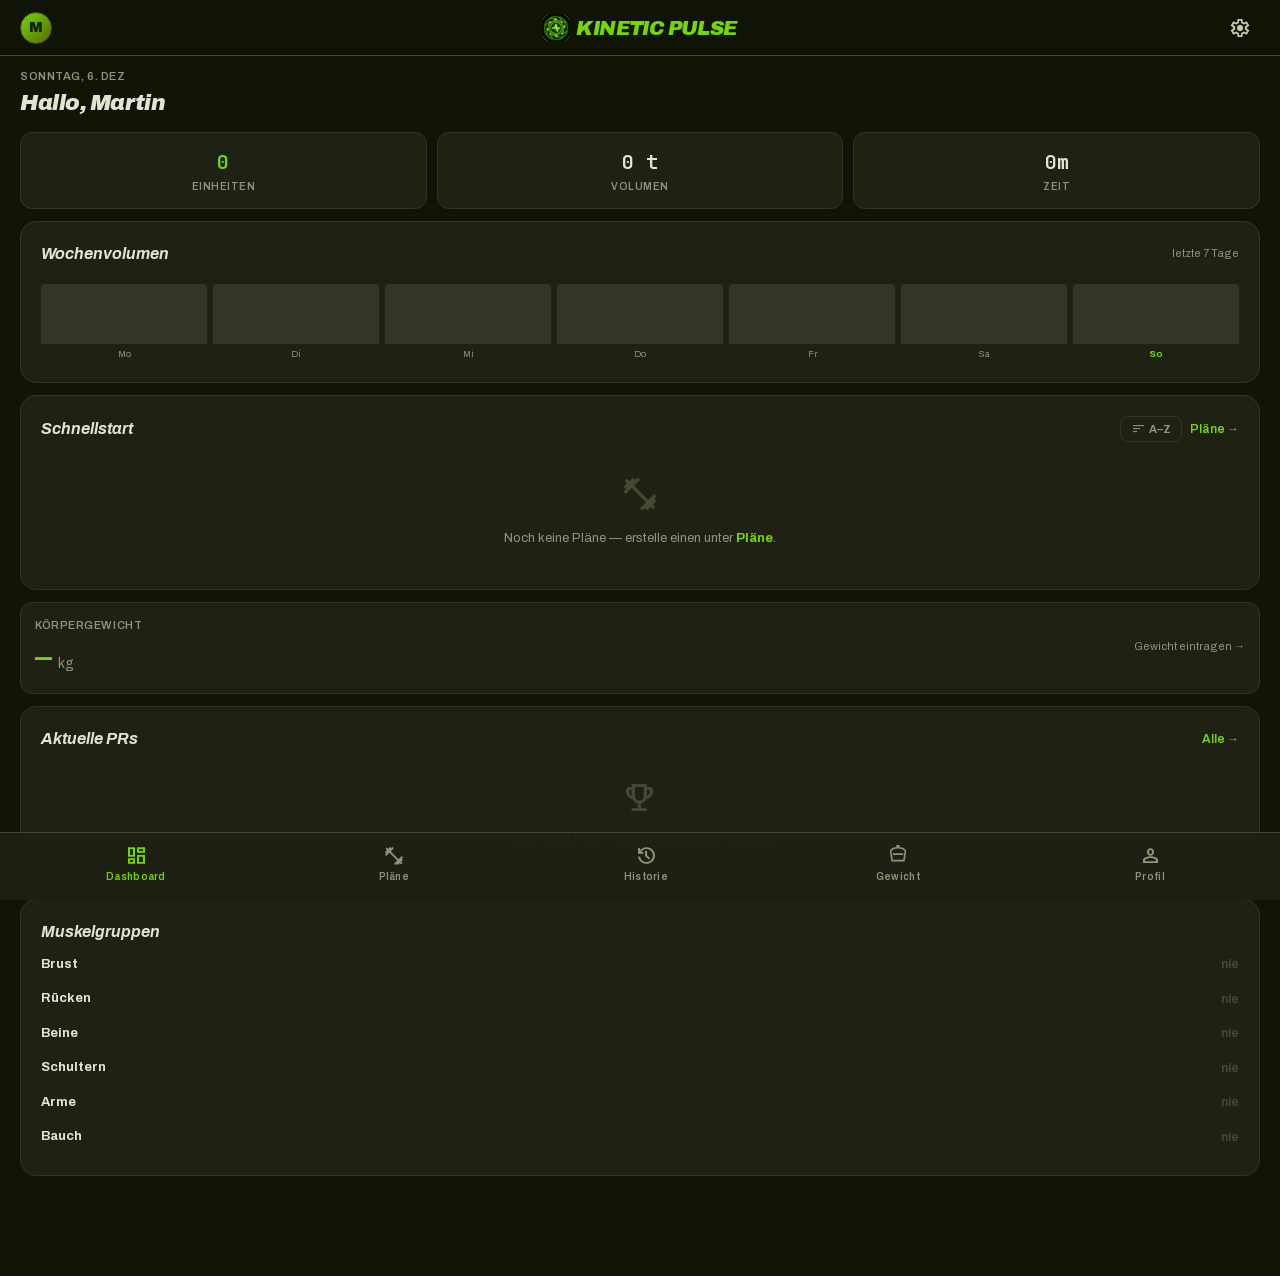
==== commit fddd3ebf: "Progression, Wochenplanung, Muskelgruppen-Tracking + code-tuev-Fixes Neue Features (angelehnt an ope" ====
--- a/index.html
+++ b/index.html
@@ -144,6 +144,9 @@
       </div>
     </div>
 
+    <!-- Heute dran (Wochenplan) -->
+    <div id="dashboard-heute-dran" style="display:none"></div>
+
     <!-- Last 7 Days Volume Chart -->
     <div class="card">
       <div style="display:flex;justify-content:space-between;align-items:center;margin-bottom:16px">
@@ -200,6 +203,12 @@
           <p style="font-size:13px;color:#8e9379;margin:8px 0 0">Noch keine PRs — starte dein erstes Training!</p>
         </div>
       </div>
+    </div>
+
+    <!-- Muskelgruppen: zuletzt trainiert -->
+    <div class="card">
+      <h3 style="font-size:16px;font-weight:700;margin:0 0 4px;font-style:italic">Muskelgruppen</h3>
+      <div id="dashboard-muskelgruppen"></div>
     </div>
   </main>
 </div>
@@ -940,10 +949,22 @@
         <label style="font-size:11px;color:#8e9379;font-weight:600;text-transform:uppercase;letter-spacing:.05em;display:block;margin-bottom:6px">Planname</label>
         <input id="new-plan-name" type="text" placeholder="z.B. Push Pull Legs" style="width:100%;background:#161a0c;border:1px solid #444933;border-radius:10px;padding:12px 14px;color:#e2e4cf;font-size:16px;font-family:'Archivo',sans-serif;outline:none;-webkit-appearance:none;box-sizing:border-box" onfocus="this.style.borderColor='#74d604'" onblur="this.style.borderColor='#444933'">
       </div>
-      <!-- Tage/Woche + Dauer entfernt -->
+      <!-- Dauer entfernt -->
       <div>
         <label style="font-size:11px;color:#8e9379;font-weight:600;text-transform:uppercase;letter-spacing:.05em;display:block;margin-bottom:6px">Fokus (optional)</label>
         <input id="new-plan-fokus" type="text" placeholder="z.B. Brust, Rücken, Beine" style="width:100%;background:#161a0c;border:1px solid #444933;border-radius:10px;padding:12px 14px;color:#e2e4cf;font-size:16px;font-family:'Archivo',sans-serif;outline:none;-webkit-appearance:none;box-sizing:border-box" onfocus="this.style.borderColor='#74d604'" onblur="this.style.borderColor='#444933'">
+      </div>
+      <div>
+        <label style="font-size:11px;color:#8e9379;font-weight:600;text-transform:uppercase;letter-spacing:.05em;display:block;margin-bottom:6px">Wochentage (optional)</label>
+        <div id="plan-wochentage" style="display:flex;gap:5px">
+          <button type="button" class="wt-btn" data-day="1" onclick="toggleWochentag(this)" style="flex:1;height:36px;border-radius:8px;background:#161a0c;border:1px solid #444933;color:#8e9379;font-size:12px;font-weight:700;cursor:pointer;touch-action:manipulation">Mo</button>
+          <button type="button" class="wt-btn" data-day="2" onclick="toggleWochentag(this)" style="flex:1;height:36px;border-radius:8px;background:#161a0c;border:1px solid #444933;color:#8e9379;font-size:12px;font-weight:700;cursor:pointer;touch-action:manipulation">Di</button>
+          <button type="button" class="wt-btn" data-day="3" onclick="toggleWochentag(this)" style="flex:1;height:36px;border-radius:8px;background:#161a0c;border:1px solid #444933;color:#8e9379;font-size:12px;font-weight:700;cursor:pointer;touch-action:manipulation">Mi</button>
+          <button type="button" class="wt-btn" data-day="4" onclick="toggleWochentag(this)" style="flex:1;height:36px;border-radius:8px;background:#161a0c;border:1px solid #444933;color:#8e9379;font-size:12px;font-weight:700;cursor:pointer;touch-action:manipulation">Do</button>
+          <button type="button" class="wt-btn" data-day="5" onclick="toggleWochentag(this)" style="flex:1;height:36px;border-radius:8px;background:#161a0c;border:1px solid #444933;color:#8e9379;font-size:12px;font-weight:700;cursor:pointer;touch-action:manipulation">Fr</button>
+          <button type="button" class="wt-btn" data-day="6" onclick="toggleWochentag(this)" style="flex:1;height:36px;border-radius:8px;background:#161a0c;border:1px solid #444933;color:#8e9379;font-size:12px;font-weight:700;cursor:pointer;touch-action:manipulation">Sa</button>
+          <button type="button" class="wt-btn" data-day="0" onclick="toggleWochentag(this)" style="flex:1;height:36px;border-radius:8px;background:#161a0c;border:1px solid #444933;color:#8e9379;font-size:12px;font-weight:700;cursor:pointer;touch-action:manipulation">So</button>
+        </div>
       </div>
 
       <!-- Übungen -->
@@ -1077,6 +1098,27 @@
 
 <!-- ═══════════════════════════ JAVASCRIPT ═══════════════════════════ -->
 <script>
+// Escaped nutzereingegebene Strings (Plan-/Übungsnamen) vor dem Einbau in innerHTML —
+// ohne das läuft `<img src=x onerror=...>` als Planname mit aus.
+function esc(str) {
+  var div = document.createElement('div');
+  div.textContent = str == null ? '' : String(str);
+  return div.innerHTML;
+}
+
+// Lokales Kalenderdatum als YYYY-MM-DD. `d.toISOString().slice(0,10)` liefert das
+// UTC-Datum — ein Training kurz nach Mitternacht (Sommerzeit UTC+2) würde damit auf
+// den Vortag fallen. d ohne Argument = jetzt.
+// Wochentag-Kurznamen, Index = Date.getDay() (0=So). War fünffach dupliziert im File.
+var WOCHENTAGE_KURZ = ['So','Mo','Di','Mi','Do','Fr','Sa'];
+
+function localISODate(d) {
+  d = d || new Date();
+  var m = String(d.getMonth() + 1); if (m.length < 2) m = '0' + m;
+  var t = String(d.getDate()); if (t.length < 2) t = '0' + t;
+  return d.getFullYear() + '-' + m + '-' + t;
+}
+
 // ─── Navigation ───────────────────────────────────────────────────
 // Steht unten im Profil. Zeigt auf einen Blick, ob ein Deploy am Handy angekommen ist.
 var APP_VERSION = 'v2026-08-12';
@@ -1568,15 +1610,15 @@
   var dayList = [];
   for (var i = 0; i < hist.length; i++) {
     if (!hist[i].datum) continue;
-    var ds = hist[i].datum.slice(0,10);
+    var ds = localISODate(new Date(hist[i].datum));
     if (!seen[ds]) { seen[ds] = true; dayList.push(ds); }
   }
   if (!dayList.length) return 0;
   // dayList ist bereits neueste zuerst (hist ist unshift-sorted)
   // Prüfen ob neuester Eintrag heute oder gestern
-  var todayStr = new Date().toISOString().slice(0,10);
+  var todayStr = localISODate();
   var yesterdayStr = (function() {
-    var d = new Date(); d.setDate(d.getDate()-1); return d.toISOString().slice(0,10);
+    var d = new Date(); d.setDate(d.getDate()-1); return localISODate(d);
   })();
   if (dayList[0] !== todayStr && dayList[0] !== yesterdayStr) return 0;
   var streak = 1;
@@ -1590,11 +1632,18 @@
   return streak;
 }
 
+// Geschätztes Maximalgewicht nach Epley-Formel, auf 0,5kg gerundet.
+function estimate1RM(kg, wdh) {
+  if (!(kg > 0) || !(wdh > 0)) return 0;
+  return Math.round(kg * (1 + wdh / 30) * 2) / 2;
+}
+
 // ─── PRs aus History berechnen und rendern ─────────────────────────
 function renderPRsList() {
   var container = document.getElementById('prs-list');
   if (!container) return;
-  var hist = JSON.parse(localStorage.getItem('kp_activityHistory') || '[]');
+  var hist = [];
+  try { hist = JSON.parse(localStorage.getItem('kp_activityHistory') || '[]'); } catch(e) {}
 
   if (hist.length === 0) {
     container.innerHTML = '<div style="text-align:center;padding:40px 20px;color:#444933"><span class="material-symbols-outlined" style="font-size:40px;display:block;margin-bottom:8px">emoji_events</span><p style="margin:0;font-size:14px">Noch keine PRs — starte dein erstes Training!</p></div>';
@@ -1605,6 +1654,8 @@
   var bestKg = {};
   // Bestes Volumen pro Übung
   var bestVol = {};
+  // Bestes geschätztes 1RM pro Übung
+  var bestE1RM = {};
   // Globale PRs
   var bestGesamtVol = 0;
   var bestDauer = 0;
@@ -1618,6 +1669,11 @@
       entry.uebungsDaten.forEach(function(u) {
         if (u.maxKg && (!bestKg[u.name] || u.maxKg > bestKg[u.name])) bestKg[u.name] = u.maxKg;
         if (u.volumen && (!bestVol[u.name] || u.volumen > bestVol[u.name])) bestVol[u.name] = u.volumen;
+        (u.saetze || []).forEach(function(s) {
+          if (!s.done || !(s.kg > 0) || !(s.wdh > 0)) return;
+          var e = estimate1RM(s.kg, s.wdh);
+          if (!bestE1RM[u.name] || e > bestE1RM[u.name]) bestE1RM[u.name] = e;
+        });
       });
     }
   });
@@ -1633,7 +1689,7 @@
   html += prCard('emoji_events', 'Streak', streak + ' Tage', '');
   html += prCard('timer', 'Längste Einheit', bestDauer > 60 ? Math.floor(bestDauer/60) + ' min' : '—', '');
   html += prCard('fitness_center', 'Meiste Übungen', bestUebungen ? bestUebungen + ' Übg.' : '—', '');
-  html += prCard('weight', 'Bestes Volumen', bestGesamtVol >= 1000 ? (bestGesamtVol/1000).toFixed(1) + ' t' : (bestGesamtVol ? bestGesamtVol + ' kg' : '—'), '');
+  html += prCard('fitness_center', 'Bestes Volumen', bestGesamtVol >= 1000 ? (bestGesamtVol/1000).toFixed(1) + ' t' : (bestGesamtVol ? bestGesamtVol + ' kg' : '—'), '');
   html += '</div>';
 
   // ── Bestes Gewicht pro Übung ──
@@ -1643,8 +1699,11 @@
     html += '<div style="display:flex;flex-direction:column;gap:8px">';
     uebNames.forEach(function(name) {
       html += '<div style="background:#1a1d12;border-radius:12px;padding:12px 14px;display:flex;justify-content:space-between;align-items:center">' +
-        '<p style="margin:0;font-size:14px;font-weight:700;font-style:italic;color:#f0f4e8">' + name + '</p>' +
-        '<span style="font-size:16px;font-weight:800;color:#74d604">' + bestKg[name] + ' kg</span>' +
+        '<p style="margin:0;font-size:14px;font-weight:700;font-style:italic;color:#f0f4e8">' + esc(name) + '</p>' +
+        '<div style="text-align:right">' +
+          '<span style="font-size:16px;font-weight:800;color:#74d604">' + bestKg[name] + ' kg</span>' +
+          (bestE1RM[name] ? '<p style="margin:2px 0 0;font-size:10px;color:#8e9379">1RM (geschätzt) ~' + bestE1RM[name] + ' kg</p>' : '') +
+        '</div>' +
         '</div>';
     });
     html += '</div>';
@@ -1666,12 +1725,13 @@
 function renderHistoryList() {
   var container = document.getElementById('history-list');
   if (!container) return;
-  var hist = JSON.parse(localStorage.getItem('kp_activityHistory') || '[]');
+  var hist = [];
+  try { hist = JSON.parse(localStorage.getItem('kp_activityHistory') || '[]'); } catch(e) {}
   if (hist.length === 0) {
     container.innerHTML = '<div style="text-align:center;padding:40px 20px;color:#444933"><span class="material-symbols-outlined" style="font-size:40px;display:block;margin-bottom:8px">history</span><p style="margin:0;font-size:14px">Noch keine Trainings aufgezeichnet</p></div>';
     return;
   }
-  var days = ['So','Mo','Di','Mi','Do','Fr','Sa'];
+  var days = WOCHENTAGE_KURZ;
   var months = ['Jan','Feb','Mär','Apr','Mai','Jun','Jul','Aug','Sep','Okt','Nov','Dez'];
   var html = '<div style="display:flex;flex-direction:column;gap:10px">';
   var lastMonth = '';
@@ -1700,7 +1760,7 @@
     var volStr = entry.gesamtVolumen ? (entry.gesamtVolumen >= 1000 ? (entry.gesamtVolumen/1000).toFixed(1) + 't' : entry.gesamtVolumen + 'kg') : '';
     html += '<div class="card-sm" onclick="openTrainingDetail(' + idx + ')" style="cursor:pointer;transition:opacity .15s" onmousedown="this.style.opacity=\'.7\'" onmouseup="this.style.opacity=\'1\'">' +
       '<div style="display:flex;justify-content:space-between;align-items:flex-start">' +
-      '<div style="flex:1;min-width:0"><p style="margin:0;font-size:15px;font-weight:800;font-style:italic;white-space:nowrap;overflow:hidden;text-overflow:ellipsis">' + (entry.name || 'Training') + '</p>' +
+      '<div style="flex:1;min-width:0"><p style="margin:0;font-size:15px;font-weight:800;font-style:italic;white-space:nowrap;overflow:hidden;text-overflow:ellipsis">' + esc(entry.name || 'Training') + '</p>' +
       '<p style="margin:0;font-size:11px;color:#8e9379">' + dateStr + (dauerStr ? ' · ' + dauerStr : '') + '</p></div>' +
       '<div style="text-align:right;flex-shrink:0;margin-left:12px">' +
       '<p style="margin:0;font-size:12px;font-weight:700;color:#8e9379">' + (entry.uebungen || '—') + ' Übg.</p>' +
@@ -1715,7 +1775,7 @@
   var hist = JSON.parse(localStorage.getItem('kp_activityHistory') || '[]');
   var entry = hist[idx];
   if (!entry) return;
-  var days = ['So','Mo','Di','Mi','Do','Fr','Sa'];
+  var days = WOCHENTAGE_KURZ;
   var months = ['Jan','Feb','Mär','Apr','Mai','Jun','Jul','Aug','Sep','Okt','Nov','Dez'];
   var d = entry.datum ? new Date(entry.datum) : null;
   var dateStr = d && !isNaN(d) ? days[d.getDay()] + ', ' + d.getDate() + '. ' + months[d.getMonth()] + ' ' + d.getFullYear() : (entry.date || '');
@@ -1744,7 +1804,7 @@
       var volStr = u.volumen ? '<span style="font-size:11px;color:#74d604;font-weight:700">' + u.volumen + ' kg</span>' : '';
       return '<div style="background:#1a1d12;border-radius:12px;padding:12px 14px">' +
         '<div style="display:flex;justify-content:space-between;align-items:center;margin-bottom:8px">' +
-        '<p style="margin:0;font-size:14px;font-weight:800;font-style:italic;color:#f0f4e8">' + u.name + '</p>' + volStr +
+        '<p style="margin:0;font-size:14px;font-weight:800;font-style:italic;color:#f0f4e8">' + esc(u.name) + '</p>' + volStr +
         '</div>' + saetzeHtml + '</div>';
     }).join('');
   } else {
@@ -1954,11 +2014,39 @@
   ['new-plan-name','new-plan-fokus'].forEach(function(id) {
     var el = document.getElementById(id); if (el) el.value = '';
   });
+  setWochentageUI([]);
   // Übungsliste leeren
   var liste = document.getElementById('uebungen-liste');
   var leer  = document.getElementById('uebungen-leer');
   if (liste) liste.innerHTML = '';
   if (leer)  leer.style.display = 'block';
+}
+
+// ─── Wochentage-Auswahl im Plan-Modal ──────────────────────────────
+function toggleWochentag(el) {
+  var active = !el.classList.contains('wt-active');
+  el.classList.toggle('wt-active', active);
+  el.style.background = active ? '#74d604' : '#161a0c';
+  el.style.borderColor = active ? '#74d604' : '#444933';
+  el.style.color = active ? '#162000' : '#8e9379';
+}
+
+function setWochentageUI(tage) {
+  document.querySelectorAll('#plan-wochentage .wt-btn').forEach(function(b) {
+    var active = tage && tage.indexOf(parseInt(b.getAttribute('data-day'))) !== -1;
+    b.classList.toggle('wt-active', active);
+    b.style.background = active ? '#74d604' : '#161a0c';
+    b.style.borderColor = active ? '#74d604' : '#444933';
+    b.style.color = active ? '#162000' : '#8e9379';
+  });
+}
+
+function readWochentage() {
+  var out = [];
+  document.querySelectorAll('#plan-wochentage .wt-btn.wt-active').forEach(function(b) {
+    out.push(parseInt(b.getAttribute('data-day')));
+  });
+  return out;
 }
 
 function hideCreatePlan() {
@@ -2001,9 +2089,8 @@
 
 function savePlan() {
   var name  = (document.getElementById('new-plan-name').value || '').trim();
-  var tage  = '3';
-  var dauer = '60';
   var fokus = (document.getElementById('new-plan-fokus').value || '').trim();
+  var wochentage = readWochentage();
 
   if (!name) { alert('Bitte einen Plannamen eingeben.'); return; }
 
@@ -2026,13 +2113,13 @@
       // Update bestehenden Plan
       for (var i = 0; i < plaene.length; i++) {
         if (plaene[i].id === editingPlanId) {
-          plaene[i] = { name: name, tage: tage, dauer: dauer, fokus: fokus, uebungen: uebungen, id: editingPlanId };
+          plaene[i] = { name: name, fokus: fokus, wochentage: wochentage, uebungen: uebungen, id: editingPlanId };
           break;
         }
       }
       editingPlanId = null;
     } else {
-      plaene.push({ name: name, tage: tage, dauer: dauer, fokus: fokus, uebungen: uebungen, id: Date.now() });
+      plaene.push({ name: name, fokus: fokus, wochentage: wochentage, uebungen: uebungen, id: Date.now() });
     }
     localStorage.setItem('kp_plaene', JSON.stringify(plaene));
   } catch(e) {}
@@ -2115,10 +2202,10 @@
         div.innerHTML =
           '<div style="flex:1;min-width:0">' +
             '<div style="display:flex;align-items:center;gap:7px;margin-bottom:3px">' +
-              '<p style="margin:0;font-size:14px;font-weight:800;font-style:italic;color:#e2e4cf;white-space:nowrap;overflow:hidden;text-overflow:ellipsis;flex:1;min-width:0">' + p.name + '</p>' +
+              '<p style="margin:0;font-size:14px;font-weight:800;font-style:italic;color:#e2e4cf;white-space:nowrap;overflow:hidden;text-overflow:ellipsis;flex:1;min-width:0">' + esc(p.name) + '</p>' +
               planLastUsedBadge(p) +
             '</div>' +
-            '<p style="margin:0;font-size:11px;color:#8e9379;white-space:nowrap;overflow:hidden;text-overflow:ellipsis">' + (p.fokus || 'Kein Fokus') + (p.uebungen && p.uebungen.length ? ' · ' + p.uebungen.length + ' Übg.' : '') + '</p>' +
+            '<p style="margin:0;font-size:11px;color:#8e9379;white-space:nowrap;overflow:hidden;text-overflow:ellipsis">' + esc(p.fokus || 'Kein Fokus') + (p.uebungen && p.uebungen.length ? ' · ' + p.uebungen.length + ' Übg.' : '') + '</p>' +
           '</div>' +
           '<button onclick="startPlan(' + p.id + ')" style="width:40px;height:40px;min-width:40px;border-radius:50%;background:#74d604;border:none;display:flex;align-items:center;justify-content:center;cursor:pointer;flex-shrink:0;touch-action:manipulation">' +
             '<span class="material-symbols-outlined" style="font-size:20px;color:#162000">play_arrow</span>' +
@@ -2141,14 +2228,17 @@
         if (p.uebungen && p.uebungen.length) {
           uebPills = '<div style="display:flex;flex-wrap:wrap;gap:5px;margin-top:8px">' +
             p.uebungen.map(function(u) {
-              return '<span class="pill" style="font-size:10px">' + u.name + ' <span style="color:#74d604;font-weight:700">' + u.saetze + '\xd7' + u.wdh + '</span></span>';
+              return '<span class="pill" style="font-size:10px">' + esc(u.name) + ' <span style="color:#74d604;font-weight:700">' + u.saetze + '\xd7' + u.wdh + '</span></span>';
             }).join('') +
           '</div>';
         }
+        var wtLabel = (p.wochentage && p.wochentage.length)
+          ? p.wochentage.slice().sort().map(function(d) { return WOCHENTAGE_KURZ[d]; }).join(', ')
+          : '';
         div.innerHTML =
           '<div style="flex:1;min-width:0">' +
-            '<p style="margin:0;font-size:15px;font-weight:800;font-style:italic">' + p.name + '</p>' +
-            '<p style="margin:0;font-size:11px;color:#8e9379">' + (p.fokus ? p.fokus : 'Kein Fokus angegeben') + '</p>' +
+            '<p style="margin:0;font-size:15px;font-weight:800;font-style:italic">' + esc(p.name) + '</p>' +
+            '<p style="margin:0;font-size:11px;color:#8e9379">' + esc(p.fokus ? p.fokus : 'Kein Fokus angegeben') + (wtLabel ? ' · ' + wtLabel : '') + '</p>' +
             uebPills +
           '</div>' +
           '<div style="display:flex;gap:4px;flex-shrink:0;align-items:center">' +
@@ -2168,6 +2258,37 @@
     var dashG = document.getElementById('dash-gewicht');
     if (dashG && g) dashG.textContent = parseFloat(g).toFixed(1);
 
+    // ── "Heute dran" — Pläne mit passendem Wochentag oder Verschiebung ──
+    var heuteEl = document.getElementById('dashboard-heute-dran');
+    if (heuteEl) {
+      var heuteTag = new Date().getDay();
+      var heuteISO = localISODate();
+      var faellig = plaene.filter(function(p) {
+        // verschobenVon unterdrückt den regulären Wochentag-Treffer für genau den Tag,
+        // von dem aus verschoben wurde — sonst taucht ein verschobener Termin trotzdem
+        // sofort wieder auf, weil der Wochentag ja weiterhin passt.
+        var wochentagTreffer = p.wochentage && p.wochentage.indexOf(heuteTag) !== -1 && p.verschobenVon !== heuteISO;
+        var geplant = wochentagTreffer || p.verschobenAuf === heuteISO;
+        var schonGemacht = p.lastUsed && localISODate(new Date(p.lastUsed)) === heuteISO;
+        return geplant && !schonGemacht;
+      });
+      if (!faellig.length) {
+        heuteEl.style.display = 'none';
+      } else {
+        heuteEl.style.display = 'block';
+        heuteEl.innerHTML = faellig.map(function(p) {
+          return '<div style="display:flex;align-items:center;gap:8px;padding:12px 14px;background:#162000;border:1px solid #3d5c1a;border-radius:12px;margin-bottom:8px">' +
+            '<div style="flex:1;min-width:0">' +
+              '<p style="margin:0;font-size:14px;font-weight:800;font-style:italic;color:#f0f4e8;white-space:nowrap;overflow:hidden;text-overflow:ellipsis">' + esc(p.name) + '</p>' +
+              '<p style="margin:2px 0 0;font-size:11px;color:#74d604;font-weight:700">Heute dran</p>' +
+            '</div>' +
+            '<button onclick="verschiebePlan(' + p.id + ')" style="background:transparent;border:1px solid #444933;border-radius:8px;color:#8e9379;font-size:11px;font-weight:700;padding:0 10px;height:36px;cursor:pointer;touch-action:manipulation;flex-shrink:0">Morgen</button>' +
+            '<button onclick="startPlan(' + p.id + ')" style="background:#74d604;border:none;border-radius:8px;color:#162000;font-size:11px;font-weight:800;padding:0 12px;height:36px;cursor:pointer;touch-action:manipulation;flex-shrink:0">Start</button>' +
+          '</div>';
+        }).join('');
+      }
+    }
+
   } catch(e) {}
 }
 
@@ -2192,8 +2313,10 @@
     var plan = null;
     for (var i = 0; i < plaene.length; i++) { if (plaene[i].id === planId) { plan = plaene[i]; break; } }
     if (!plan || !plan.uebungen || !plan.uebungen.length) { navigate('workout'); return; }
-    // lastUsed speichern
+    // lastUsed speichern, offene Verschiebung ist mit dem Start verbraucht
     plan.lastUsed = new Date().toISOString();
+    plan.verschobenAuf = null;
+    plan.verschobenVon = null;
     localStorage.setItem('kp_plaene', JSON.stringify(plaene));
     wktUebungen = plan.uebungen;
     wktIdx = 0;
@@ -2294,6 +2417,19 @@
     // Session-Daten (laufendes Training) haben Vorrang vor letztem Training
     var sessionSets = wktSessionData[u.name] || null;
 
+    // Progressionsvorschlag nur beim ersten Aufbau der Übung in dieser Session
+    // berechnen — nicht bei Zurück-Navigation, da sonst schon getippte Werte
+    // durch den Vorschlag überschrieben würden.
+    var presc = !sessionSets ? nextPrescription(u.name) : null;
+    if (presc) {
+      var pRow = document.createElement('div');
+      pRow.style.cssText = 'background:#1a2410;border:1px solid #3d5c1a;border-radius:10px;padding:8px 12px;margin-bottom:6px;display:flex;align-items:center;gap:6px';
+      pRow.innerHTML =
+        '<span class="material-symbols-outlined" style="font-size:16px;color:#c3f400">trending_up</span>' +
+        '<span style="font-size:12px;color:#c4c9ac">' + presc.why + '</span>';
+      sc.appendChild(pRow);
+    }
+
     for (var s = 1; s <= saetze; s++) {
       var si = s - 1;
       var useKg, useWdh, isDone;
@@ -2301,6 +2437,10 @@
         useKg  = sessionSets[si].kg  > 0 ? sessionSets[si].kg  : '';
         useWdh = sessionSets[si].wdh > 0 ? sessionSets[si].wdh : wdh;
         isDone = sessionSets[si].done;
+      } else if (presc) {
+        useKg  = presc.kg;
+        useWdh = wdh;
+        isDone = false;
       } else {
         useKg  = (prevSets[si] && prevSets[si].kg > 0) ? prevSets[si].kg : '';
         useWdh = (prevSets[si] && prevSets[si].wdh > 0) ? prevSets[si].wdh : wdh;
@@ -2397,6 +2537,11 @@
   try {
     var satzDaten = leseAktuelleSaetze();
     if (satzDaten.length) {
+      // Zielwiederholung der Übung an jedem Satz mitspeichern — sonst kann
+      // nextPrescription() später nicht beurteilen, ob ein Satz "geschafft" war.
+      var uPlan = wktUebungen.find(function(e) { return e.name === uName; });
+      var ziel = uPlan ? (parseInt(uPlan.wdh) || 0) : 0;
+      satzDaten.forEach(function(s) { s.ziel = ziel; });
       // In-Session-Speicher (für Zurück-Navigation)
       wktSessionData[uName] = satzDaten;
       // kp_lastSets (für nächstes Training)
@@ -2405,6 +2550,60 @@
       speichereSicher('kp_lastSets', JSON.stringify(lastSets));
     }
   } catch(e) {}
+}
+
+// ─── Automatische Progression (linear) ─────────────────────────────
+// Jede Wdh in jedem Satz geschafft → nächstes Mal +PROG_INC kg.
+// 3x in Folge verfehlt → Deload um PROG_DELOAD_FACTOR, auf 0,5kg gerundet.
+//
+// Bekannte Grenze: Übungen werden nur per Namensstring identifiziert (saveCurrentExerciseSets,
+// sessionsForExercise). Zwei gleichnamige Einträge im selben Plan (z.B. Aufwärmsatz + Arbeitssatz
+// derselben Übung mit unterschiedlichem Wdh-Ziel) lassen den Vorschlag immer den ersten Treffer
+// als Ziel nehmen; derselbe Übungsname in zwei Plänen mit unterschiedlichem Zielbereich vermischt
+// deren Historie. Echter Fix bräuchte eindeutige IDs pro Übungs-Slot statt Namen — größerer Umbau,
+// bewusst nicht angegangen (code-tuev, 23.08.2026).
+var PROG_INC = 2.5;
+var PROG_DELOAD_AFTER = 3;
+var PROG_DELOAD_FACTOR = 0.9;
+
+function snapHalf(v) { return Math.round(v * 2) / 2; }
+
+// Vergangene Sessions einer Übung aus kp_activityHistory, neueste zuerst.
+function sessionsForExercise(uName) {
+  var hist = [];
+  try { hist = JSON.parse(localStorage.getItem('kp_activityHistory') || '[]'); } catch(e) {}
+  var out = [];
+  hist.forEach(function(h) {
+    var ue = (h.uebungsDaten || []).find(function(x) { return x.name === uName; });
+    if (!ue || !ue.saetze || !ue.saetze.length) return;
+    var done = ue.saetze.filter(function(s) { return s.done; });
+    if (!done.length) return;
+    var ziel = ue.saetze[0].ziel || 0;
+    var ok = ziel > 0 && done.length >= ue.saetze.length && done.every(function(s) { return s.wdh >= ziel; });
+    var maxKg = done.reduce(function(m, s) { return s.kg > m ? s.kg : m; }, 0);
+    out.push({ ok: ok, kg: maxKg });
+  });
+  return out;
+}
+
+// Gewichtsvorschlag für die nächste Session einer Übung. null = kein Vorschlag
+// (noch keine Historie, oder Bodyweight-Übung ohne Gewicht).
+function nextPrescription(uName) {
+  var sessions = sessionsForExercise(uName);
+  if (!sessions.length) return null;
+  var last = sessions[0];
+  if (last.kg <= 0) return null;
+
+  if (last.ok) {
+    return { kg: snapHalf(last.kg + PROG_INC), why: 'Letztes Mal alle Wdh geschafft — +' + PROG_INC + ' kg' };
+  }
+  var streak = 0;
+  for (var i = 0; i < sessions.length; i++) { if (sessions[i].ok) break; streak++; }
+  if (streak >= PROG_DELOAD_AFTER) {
+    var dw = Math.max(PROG_INC, snapHalf(last.kg * PROG_DELOAD_FACTOR));
+    return { kg: dw, why: streak + 'x in Folge verfehlt — Deload auf ' + dw + ' kg' };
+  }
+  return { kg: last.kg, why: 'Letztes Mal nicht geschafft — gleiches Gewicht nochmal' };
 }
 
 // ─── Diagnose-Box: letzter Fehler ──────────────────────────────────
@@ -2521,6 +2720,21 @@
   window.location.reload();
 }
 
+// ─── Geplantes Training auf morgen verschieben (einmalig) ──────────
+function verschiebePlan(planId) {
+  try {
+    var plaene = JSON.parse(localStorage.getItem('kp_plaene') || '[]');
+    var morgen = new Date(); morgen.setDate(morgen.getDate() + 1);
+    var morgenISO = localISODate(morgen);
+    var heuteISO = localISODate();
+    for (var i = 0; i < plaene.length; i++) {
+      if (plaene[i].id === planId) { plaene[i].verschobenVon = heuteISO; plaene[i].verschobenAuf = morgenISO; break; }
+    }
+    localStorage.setItem('kp_plaene', JSON.stringify(plaene));
+  } catch(e) {}
+  renderDashboardPlaene();
+}
+
 // ─── Plan löschen ─────────────────────────────────────────────────
 function deletePlan(planId) {
   if (!confirm('Plan löschen?')) return;
@@ -2543,8 +2757,8 @@
     if (!plan) return;
     editingPlanId = planId;
     document.getElementById('new-plan-name').value = plan.name || '';
-    // tage/dauer nicht mehr im Modal
     document.getElementById('new-plan-fokus').value = plan.fokus || '';
+    setWochentageUI(plan.wochentage || []);
     // Übungen neu laden
     var liste = document.getElementById('uebungen-liste');
     var leer  = document.getElementById('uebungen-leer');
@@ -2617,7 +2831,7 @@
     // Wochenvolumen-Chart rendern (letzte 7 Tage)
     var chartEl = document.getElementById('volumen-chart');
     if (chartEl) {
-      var dayLabels = ['So','Mo','Di','Mi','Do','Fr','Sa'];
+      var dayLabels = WOCHENTAGE_KURZ;
       // Volumen pro Wochentag (0=So, 1=Mo, ... 6=Sa) für letzte 7 Tage
       var volByDay = [0,0,0,0,0,0,0];
       var today7 = new Date(); today7.setHours(0,0,0,0);
@@ -2674,7 +2888,7 @@
         var shown = prNames.slice(0, 4);
         shown.forEach(function(name) {
           prHtml += '<div style="display:flex;justify-content:space-between;align-items:center;padding:8px 12px;background:#1a1d12;border-radius:10px">' +
-            '<span style="font-size:13px;font-weight:700;font-style:italic;color:#f0f4e8">' + name + '</span>' +
+            '<span style="font-size:13px;font-weight:700;font-style:italic;color:#f0f4e8">' + esc(name) + '</span>' +
             '<span style="font-size:15px;font-weight:800;color:#74d604;font-family:\'JetBrains Mono\',monospace">' + bestKgDash[name] + ' kg</span>' +
             '</div>';
         });
@@ -2686,33 +2900,84 @@
     // Profil Einheiten
     var profilEinheiten = document.querySelector('#profil-view .card div[style*="gap:16px"] div:first-child span');
     if (profilEinheiten) profilEinheiten.textContent = hist.length;
+
+    renderMuskelRecency();
   } catch(e) {}
 }
 
 // ─── Muskelfokus ───────────────────────────────────────────────────
+// ─── Muskelgruppen-Zuordnung (geteilt: Profil-Fokus + Dashboard-Recency) ──
+var MUSKELGRUPPEN = {
+  'Bankdrücken': 'Brust', 'Schrägbankdrücken': 'Brust', 'Kurzhantel-Flyes': 'Brust', 'Dips': 'Brust',
+  'Schulterdrücken': 'Schultern', 'Seitheben': 'Schultern', 'Vorgebeugtes Seitheben': 'Schultern',
+  'Trizeps-Pushdown': 'Arme', 'Skull Crushers': 'Arme', 'Bizeps-Curls': 'Arme', 'Hammer Curls': 'Arme',
+  'Klimmzüge': 'Rücken', 'Latzug': 'Rücken', 'Rudern (Langhantel)': 'Rücken', 'Rudern (Kabelzug)': 'Rücken',
+  'Kniebeugen': 'Beine', 'Beinpresse': 'Beine', 'Rumänisches Kreuzheben': 'Beine', 'Kreuzheben': 'Beine',
+  'Beinbeuger': 'Beine', 'Beinstrecker': 'Beine', 'Wadenheben': 'Beine', 'Hip Thrust': 'Beine',
+  'Plank': 'Bauch', 'Crunches': 'Bauch', 'Beinheben': 'Bauch', 'Kabelzug-Crunch': 'Bauch'
+};
+
+// Wann wurde jede Muskelgruppe zuletzt trainiert — nur Übungen, die in
+// MUSKELGRUPPEN bekannt sind; freitextige Eigenkreationen bleiben unberücksichtigt,
+// da es dafür keine Zuordnung gibt.
+function renderMuskelRecency() {
+  var el = document.getElementById('dashboard-muskelgruppen');
+  if (!el) return;
+  var hist = [];
+  try { hist = JSON.parse(localStorage.getItem('kp_activityHistory') || '[]'); } catch(e) {}
+  var gruppen = ['Brust', 'Rücken', 'Beine', 'Schultern', 'Arme', 'Bauch'];
+  var letztes = {};
+  hist.forEach(function(h) {
+    var datStr = h.datum ? localISODate(new Date(h.datum)) : null;
+    if (!datStr && h.date) {
+      var p = h.date.split('.');
+      if (p.length === 3) datStr = p[2] + '-' + p[1] + '-' + p[0];
+    }
+    if (!datStr || !h.uebungsDaten) return;
+    h.uebungsDaten.forEach(function(u) {
+      var gruppe = MUSKELGRUPPEN[u.name];
+      if (gruppe && (!letztes[gruppe] || datStr > letztes[gruppe])) letztes[gruppe] = datStr;
+    });
+  });
+  var heute = new Date(); heute.setHours(0,0,0,0);
+  var rows = gruppen.map(function(g) {
+    // 'T00:00:00' erzwingt lokale statt UTC-Interpretation des Datumsstrings —
+    // sonst driftet der Vergleich mit `heute` (lokale Mitternacht) je nach Zeitzone.
+    var diff = letztes[g] ? Math.round((heute - new Date(letztes[g] + 'T00:00:00')) / 86400000) : null;
+    return { g: g, diff: diff };
+  });
+  rows.sort(function(a, b) {
+    if (a.diff === null && b.diff === null) return 0;
+    if (a.diff === null) return -1;
+    if (b.diff === null) return 1;
+    return b.diff - a.diff;
+  });
+  el.innerHTML = rows.map(function(r) {
+    var label, color;
+    if (r.diff === null)   { label = 'nie';                 color = '#444933'; }
+    else if (r.diff === 0) { label = 'heute';                color = '#74d604'; }
+    else if (r.diff === 1) { label = 'gestern';               color = '#5aaa00'; }
+    else if (r.diff <= 4)  { label = 'vor ' + r.diff + ' T.'; color = '#d4a800'; }
+    else if (r.diff <= 7)  { label = 'vor ' + r.diff + ' T.'; color = '#8e9379'; }
+    else                    { label = 'vor ' + r.diff + ' T.'; color = '#444933'; }
+    return '<div style="display:flex;justify-content:space-between;align-items:center;padding:7px 0;border-bottom:1px solid #1e2113">' +
+      '<span style="font-size:13px;font-weight:700;color:#e2e4cf">' + r.g + '</span>' +
+      '<span style="font-size:12px;font-weight:700;color:' + color + '">' + label + '</span>' +
+    '</div>';
+  }).join('');
+}
+
 function updateMuskelFokus() {
   try {
     var hist = JSON.parse(localStorage.getItem('kp_activityHistory') || '[]');
     var plaene = JSON.parse(localStorage.getItem('kp_plaene') || '[]');
-
-    // Muskel-Mapping aus Übungsnamen
-    var muskelMap = {
-      'Bankdrücken': 'Brust', 'Schrägbankdrücken': 'Brust', 'Kurzhantel-Flyes': 'Brust', 'Dips': 'Brust',
-      'Schulterdrücken': 'Schultern', 'Seitheben': 'Schultern', 'Vorgebeugtes Seitheben': 'Schultern',
-      'Trizeps-Pushdown': 'Arme', 'Skull Crushers': 'Arme', 'Bizeps-Curls': 'Arme', 'Hammer Curls': 'Arme',
-      'Klimmzüge': 'Rücken', 'Latzug': 'Rücken', 'Rudern (Langhantel)': 'Rücken', 'Rudern (Kabelzug)': 'Rücken',
-      'Kniebeugen': 'Beine', 'Beinpresse': 'Beine', 'Rumänisches Kreuzheben': 'Beine', 'Kreuzheben': 'Beine',
-      'Beinbeuger': 'Beine', 'Beinstrecker': 'Beine', 'Wadenheben': 'Beine', 'Hip Thrust': 'Beine'
-    };
-
-    // 30-Tage-Fenster
-    var cutoff = new Date();
-    cutoff.setDate(cutoff.getDate() - 30);
+    var muskelMap = MUSKELGRUPPEN;
 
     var muskelCount = { 'Brust': 0, 'Rücken': 0, 'Beine': 0, 'Schultern': 0, 'Arme': 0 };
     var total = 0;
 
-    // Gespeicherte Satz-Daten auswerten
+    // Gespeicherte Satz-Daten auswerten — kp_lastSets hält je Übung nur die
+    // letzte Session überhaupt, kein Zeitfenster (kein "letzte 30 Tage").
     var lastSets = JSON.parse(localStorage.getItem('kp_lastSets') || '{}');
     Object.keys(lastSets).forEach(function(uName) {
       var muskel = muskelMap[uName];
@@ -2893,7 +3158,7 @@
     container.innerHTML = '<p style="text-align:center;color:#444933;font-size:13px;padding:16px;margin:0">Noch keine Messungen</p>';
     return;
   }
-  var days = ['So','Mo','Di','Mi','Do','Fr','Sa'];
+  var days = WOCHENTAGE_KURZ;
   var months = ['Jan','Feb','Mär','Apr','Mai','Jun','Jul','Aug','Sep','Okt','Nov','Dez'];
   var html = '';
   last50.forEach(function(entry, i) {
@@ -3313,15 +3578,17 @@
 
 function kalPrefillGewicht() {
   // Aktuelles Gewicht aus localStorage übernehmen, falls vorhanden
-  var data = JSON.parse(localStorage.getItem('gewichtData') || '[]');
-  if (data.length > 0) {
-    var latest = data[data.length - 1];
-    var inp = document.getElementById('kal-gewicht');
-    if (inp && !inp.value) {
-      inp.value = latest.kg;
-      kalCalc();
-    }
-  }
+  try {
+    var data = JSON.parse(localStorage.getItem('kp_gewicht_hist') || '[]');
+    if (data.length > 0) {
+      var latest = data[data.length - 1];
+      var inp = document.getElementById('kal-gewicht');
+      if (inp && !inp.value) {
+        inp.value = latest.val;
+        kalCalc();
+      }
+    }
+  } catch(e) {}
 }
 </script>
 </body>
